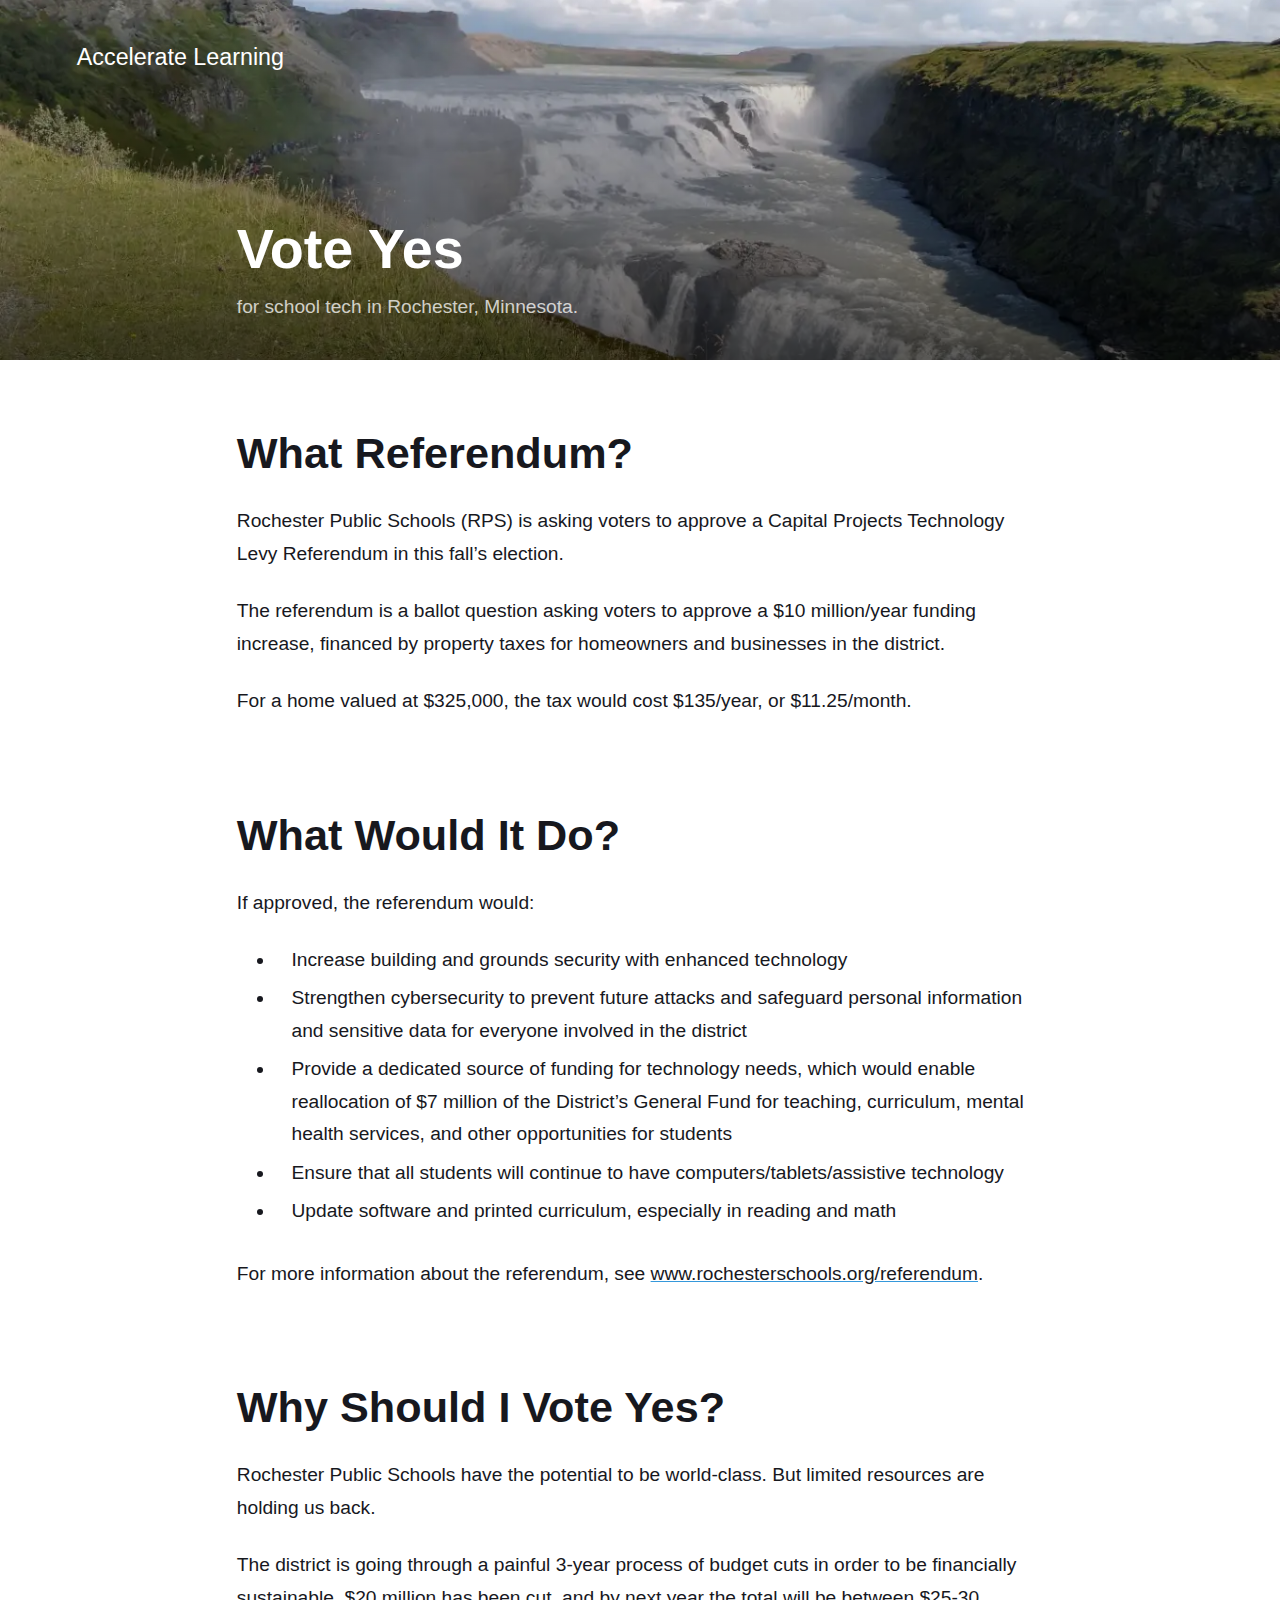
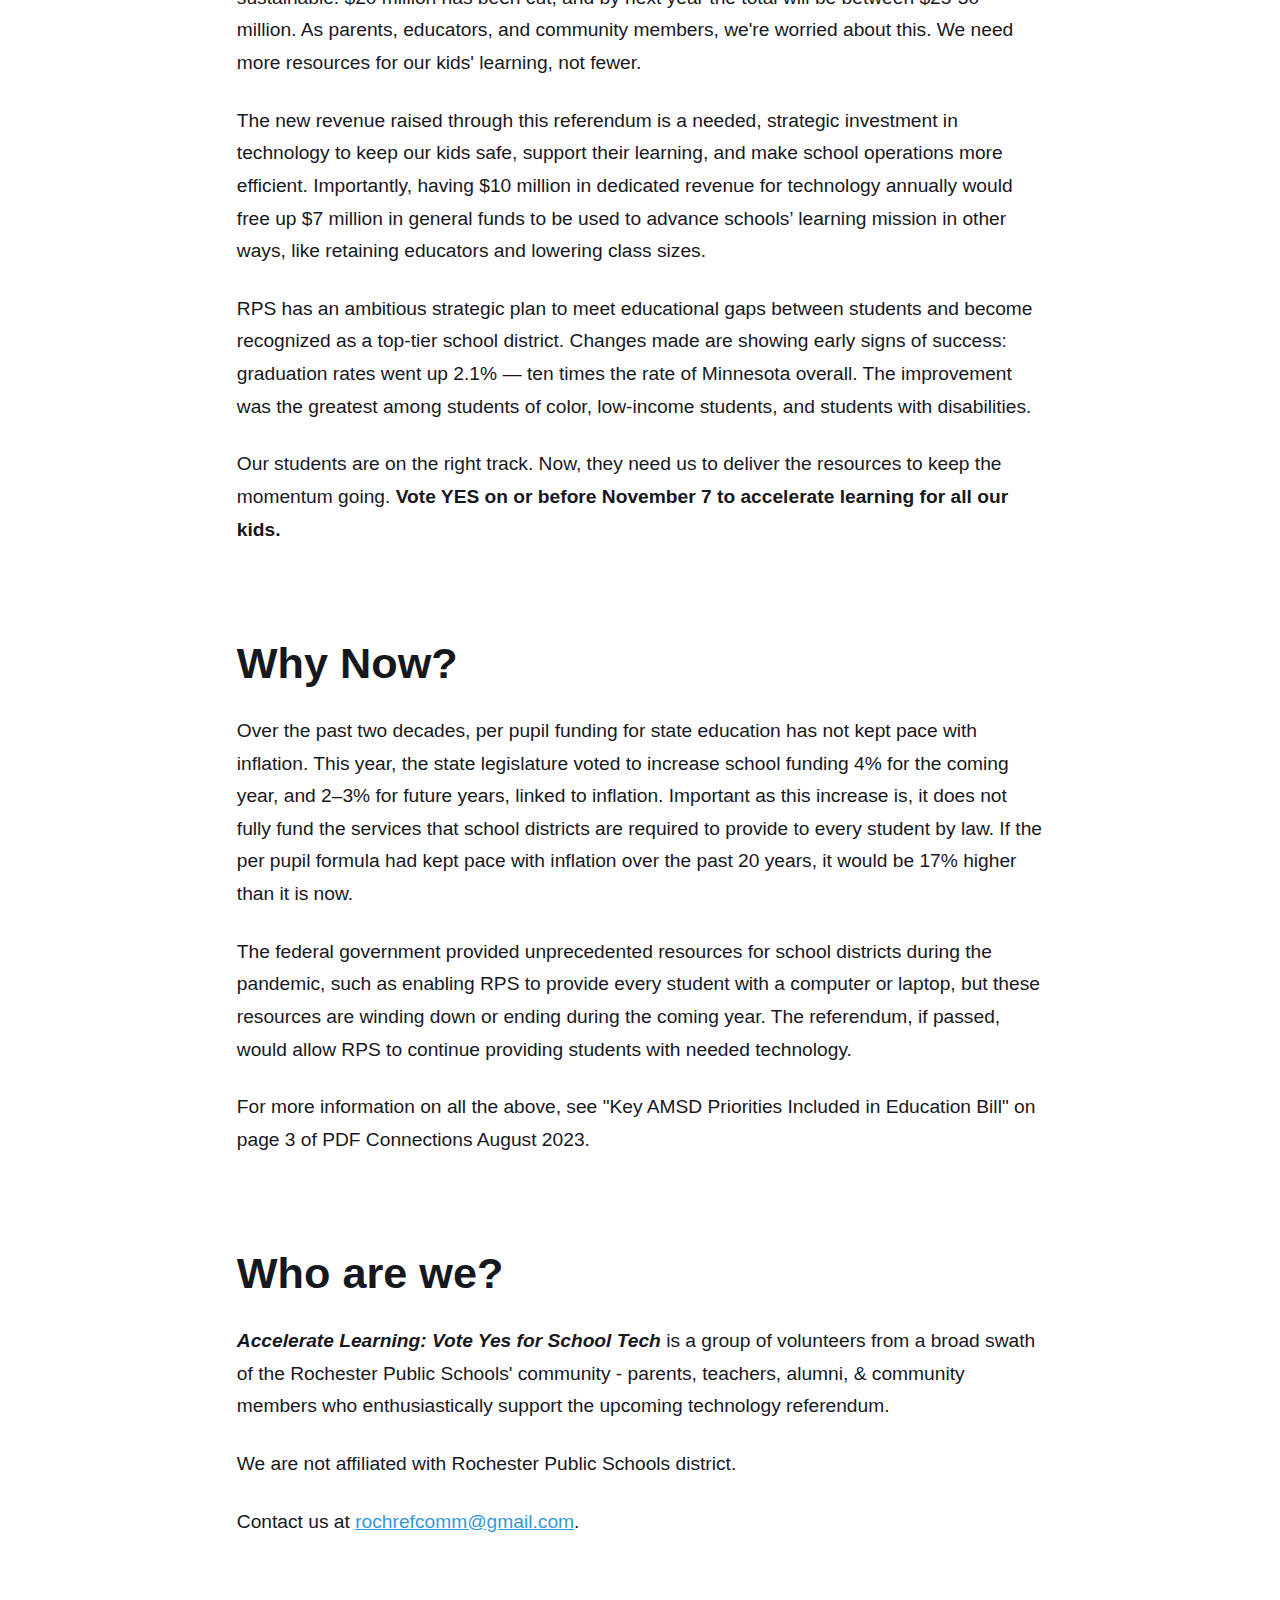
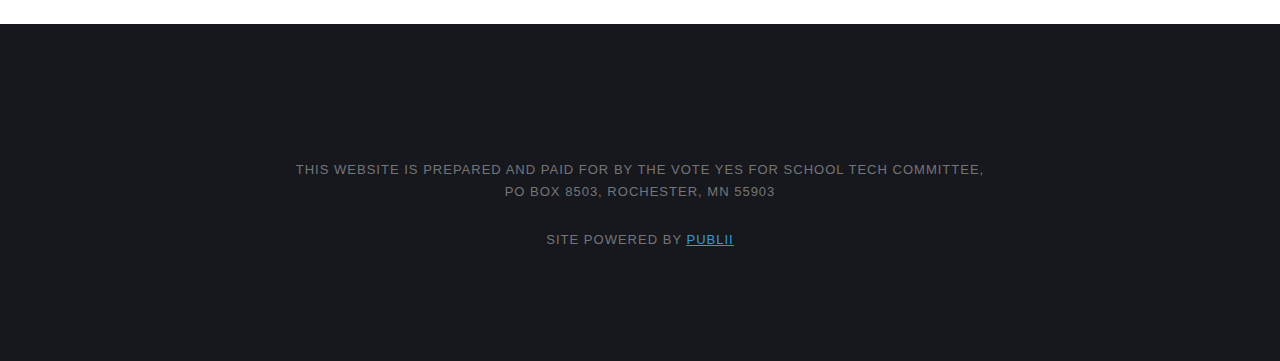
==== index.html @ cf319295 "Updated from Publii" ====
<!DOCTYPE html><html lang="en-gb"><head><meta charset="utf-8"><meta http-equiv="X-UA-Compatible" content="IE=edge"><meta name="viewport" content="width=device-width,initial-scale=1"><title>Accelerate Learning</title><meta name="generator" content="Publii Open-Source CMS for Static Site"><link rel="canonical" href="https://tartley.github.io/vote-yes-for-school-tech/"><link rel="alternate" type="application/atom+xml" href="https://tartley.github.io/vote-yes-for-school-tech/feed.xml"><link rel="alternate" type="application/json" href="https://tartley.github.io/vote-yes-for-school-tech/feed.json"><meta property="og:title" content="Accelerate Learning"><meta property="og:site_name" content="Accelerate Learning"><meta property="og:description" content=""><meta property="og:url" content="https://tartley.github.io/vote-yes-for-school-tech/"><meta property="og:type" content="website"><link rel="shortcut icon" href="https://tartley.github.io/vote-yes-for-school-tech/media/website/icons8-laptop-office-m-16.png" type="image/png"><link rel="stylesheet" href="https://tartley.github.io/vote-yes-for-school-tech/assets/css/style.css?v=e75a85015d96392944a6db8b30a6069c"><script type="application/ld+json">{"@context":"http://schema.org","@type":"Organization","name":"Accelerate Learning","url":"https://tartley.github.io/vote-yes-for-school-tech/"}</script><noscript><style>img[loading] {
                    opacity: 1;
                }</style></noscript></head><body><div class="site-container"><header class="top" id="js-header"><a class="logo" href="https://tartley.github.io/vote-yes-for-school-tech/">Accelerate Learning</a></header><main><div class="hero"><figure class="hero__image hero__image--overlay"><img src="https://tartley.github.io/vote-yes-for-school-tech/media/website/IMG_20230808_132601770_HDR-trim-33.webp" srcset="https://tartley.github.io/vote-yes-for-school-tech/media/website/responsive/IMG_20230808_132601770_HDR-trim-33-xs.webp 300w, https://tartley.github.io/vote-yes-for-school-tech/media/website/responsive/IMG_20230808_132601770_HDR-trim-33-sm.webp 480w, https://tartley.github.io/vote-yes-for-school-tech/media/website/responsive/IMG_20230808_132601770_HDR-trim-33-md.webp 768w, https://tartley.github.io/vote-yes-for-school-tech/media/website/responsive/IMG_20230808_132601770_HDR-trim-33-lg.webp 1024w, https://tartley.github.io/vote-yes-for-school-tech/media/website/responsive/IMG_20230808_132601770_HDR-trim-33-xl.webp 1360w, https://tartley.github.io/vote-yes-for-school-tech/media/website/responsive/IMG_20230808_132601770_HDR-trim-33-2xl.webp 1600w" sizes="100vw" loading="eager" width="1389" height="654" alt="A large river and waterfall carves through a grassy landscape"></figure><header class="hero__content"><div class="wrapper"><h1>Vote Yes</h1><p>for school tech in Rochester, Minnesota.</p></div></header></div><div class="feed"><article class="feed__item"><header class="wrapper"><h2><a href="https://tartley.github.io/vote-yes-for-school-tech/why-vote-yes.html">What Referendum?</a></h2></header><div class="wrapper"><p><span style="font-weight: 400;">Rochester Public Schools (RPS) is asking voters to approve a Capital Projects Technology Levy Referendum in this fall’s election.</span></p><p><span style="font-weight: 400;">The referendum is a ballot question asking voters to approve a $10 million/year funding increase, financed by property taxes for homeowners and businesses in the district.</span></p><p><span style="font-weight: 400;">For a home valued at $325,000, the tax would cost $135/year, or $11.25/month.</span></p></div></article><article class="feed__item"><header class="wrapper"><h2><a href="https://tartley.github.io/vote-yes-for-school-tech/what-would-it-do.html">What Would It Do?</a></h2></header><div class="wrapper"><p><span style="font-weight: 400;">If approved, the referendum would:</span></p><p><span style="font-weight: 400;"></span></p><ul><li style="font-weight: 400;" aria-level="1"><span style="font-weight: 400;">Increase building and grounds security with enhanced technology</span></li><li style="font-weight: 400;" aria-level="1"><span style="font-weight: 400;">Strengthen cybersecurity to prevent future attacks and safeguard personal information and sensitive data for everyone involved in the district</span></li><li style="font-weight: 400;" aria-level="1"><span style="font-weight: 400;">Provide a dedicated source of funding for technology needs, which would enable reallocation of $7 million of the District’s General Fund for teaching, curriculum, mental health services, and other opportunities for students</span></li><li style="font-weight: 400;" aria-level="1"><span style="font-weight: 400;">Ensure that all students will continue to have computers/tablets/assistive technology</span></li><li style="font-weight: 400;" aria-level="1"><span style="font-weight: 400;">Update software and printed curriculum, especially in reading and math</span></li></ul><p><span style="font-weight: 400;">For more information about the referendum, see </span><span style="text-decoration: underline; color: #3598db;"><a href="https://www.rochesterschools.org/referendum">www.rochesterschools.org/referendum</a></span>.</p></div></article><article class="feed__item"><header class="wrapper"><h2><a href="https://tartley.github.io/vote-yes-for-school-tech/why-should-i-vote-yes.html">Why Should I Vote Yes?</a></h2></header><div class="wrapper"><p>Rochester Public Schools have the potential to be world-class. But limited resources are holding us back.</p><p>The district is going through a painful 3-year process of budget cuts in order to be financially sustainable. $20 million has been cut, and by next year the total will be between $25-30 million. As parents, educators, and community members, we're worried about this. We need more resources for our kids' learning, not fewer. </p><p>The new revenue raised through this referendum is a needed, strategic investment in technology to keep our kids safe, support their learning, and make school operations more efficient. Importantly, having $10 million in dedicated revenue for technology annually would free up $7 million in general funds to be used to advance schools’ learning mission in other ways, like retaining educators and lowering class sizes.</p><p>RPS has an ambitious strategic plan to meet educational gaps between students and become recognized as a top-tier school district. Changes made are showing early signs of success: graduation rates went up 2.1% ­— ten times the rate of Minnesota overall. The improvement was the greatest among students of color, low-income students, and students with disabilities.</p><p>Our students are on the right track. Now, they need us to deliver the resources to keep the momentum going. <strong>Vote YES on or before November 7 to accelerate learning for all our kids.</strong></p></div></article><article class="feed__item"><header class="wrapper"><h2><a href="https://tartley.github.io/vote-yes-for-school-tech/why-now.html">Why Now?</a></h2></header><div class="wrapper"><p><span style="font-weight: 400;">Over the past two decades, per pupil funding for state education has not kept pace with inflation. This year, the state legislature voted to increase school funding 4% for the coming year, and 2–3% for future years, linked to inflation. Important as this increase is, it <a href="https://www.youtube.com/watch?v=L8x5UPhxWLE">does not fully fund</a> the services that school districts are required to provide to every student by law.</span><span style="font-weight: 400;"> If the per pupil formula had kept pace with inflation over the past 20 years, it would be 17% higher than it is now.</span></p><p><span style="font-weight: 400;">The federal government provided unprecedented resources for school districts during the pandemic, such as enabling RPS to provide every student with a computer or laptop, but these resources are winding down or ending during the coming year.</span><span style="font-weight: 400;"> </span><span style="font-weight: 400;">The referendum, if passed, would allow RPS to continue providing students with needed technology.</span></p><p>For more information on all the above, s<span style="font-weight: 400;">ee "Key AMSD Priorities Included in Education Bill" on page 3 of PDF <a href="https://www.amsd.org/wp-content/uploads/2023/08/Connections-August-2023.pdf">Connections August 2023</a>.</span></p></div></article><article class="feed__item"><header class="wrapper"><h2><a href="https://tartley.github.io/vote-yes-for-school-tech/who-are-we.html">Who are we?</a></h2></header><div class="wrapper"><p><strong><em>Accelerate Learning: Vote Yes for School Tech</em></strong> is a group of volunteers from a broad swath of the Rochester Public Schools' community - parents, teachers, alumni, &amp; community members who enthusiastically support the upcoming technology referendum.</p><p>We are not affiliated with Rochester Public Schools district.</p><p>Contact us at <span style="text-decoration: underline; color: #3598db;"><a href="mailto:rochrefcomm@gmail.com" style="color: #3598db; text-decoration: underline;">rochrefcomm@gmail.com</a></span>.</p></div></article></div></main><footer class="footer"><div class="footer__copyright"><p>This website is prepared and paid for by the Vote Yes for School Tech Committee,<br>PO Box 8503, Rochester, MN 55903</p><p>Site powered by <span style="text-decoration: underline; color: #3598db;"><a href="https://getpublii.com" style="color: #3598db; text-decoration: underline;">Publii</a></span></p></div></footer></div><script defer="defer" src="https://tartley.github.io/vote-yes-for-school-tech/assets/js/scripts.min.js?v=f47c11534595205f20935f0db2a62a85"></script><script>window.publiiThemeMenuConfig={mobileMenuMode:'sidebar',animationSpeed:300,submenuWidth: 'auto',doubleClickTime:500,mobileMenuExpandableSubmenus:true,relatedContainerForOverlayMenuSelector:'.top'};</script><script>var images = document.querySelectorAll('img[loading]');
        for (var i = 0; i < images.length; i++) {
            if (images[i].complete) {
                images[i].classList.add('is-loaded');
            } else {
                images[i].addEventListener('load', function () {
                    this.classList.add('is-loaded');
                }, false);
            }
        }</script></body></html>
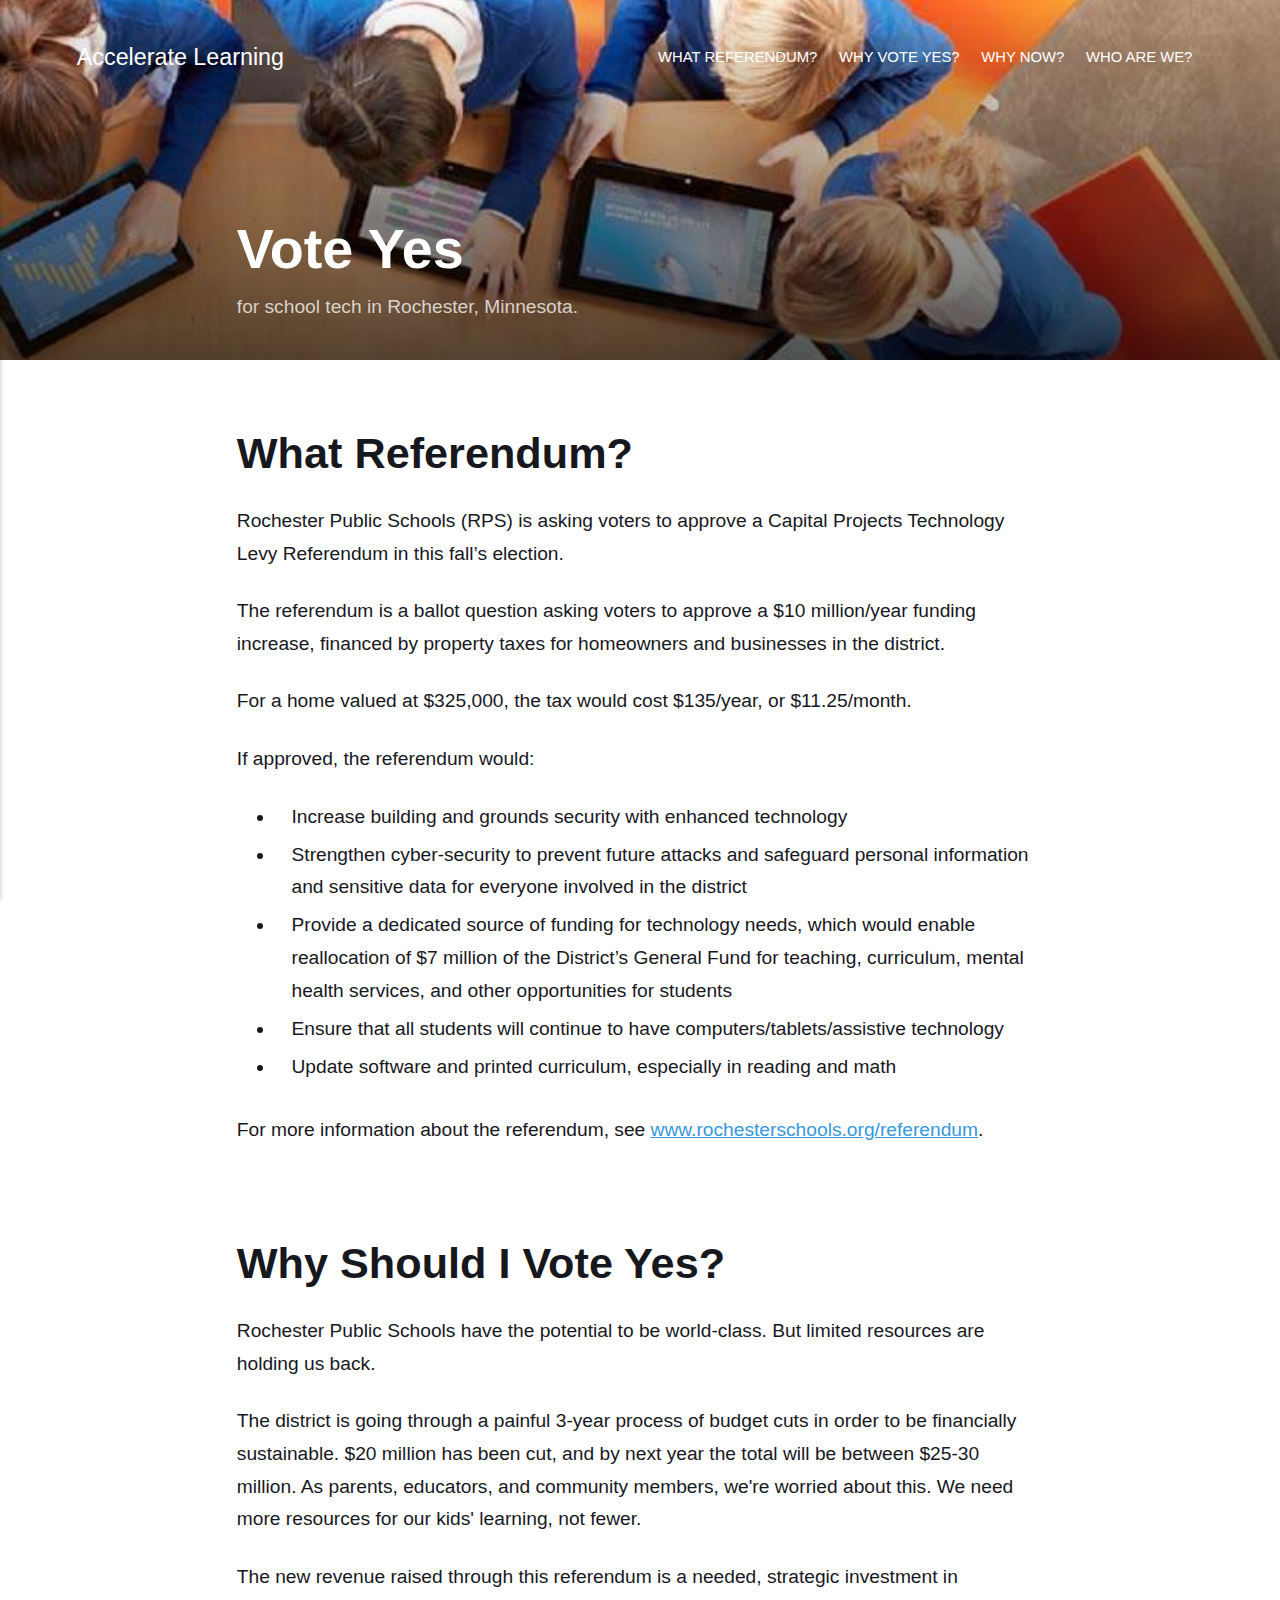
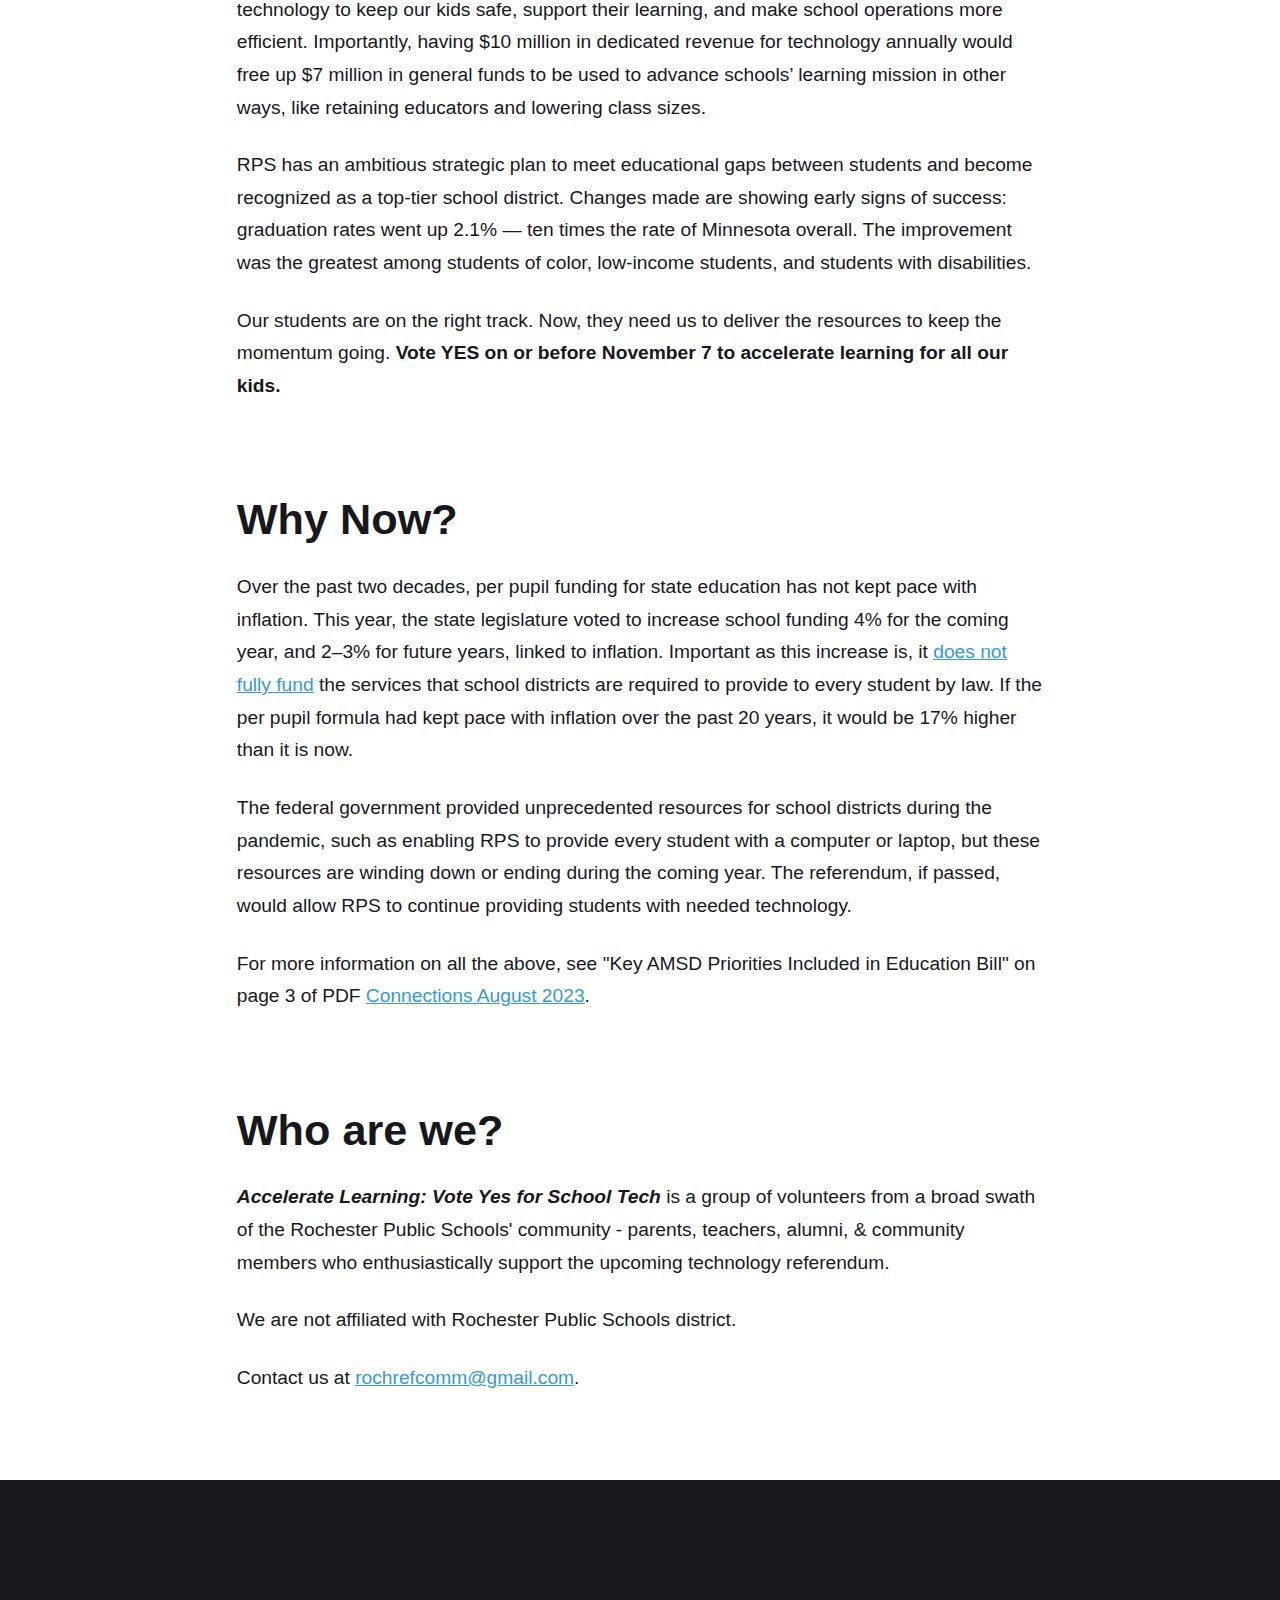
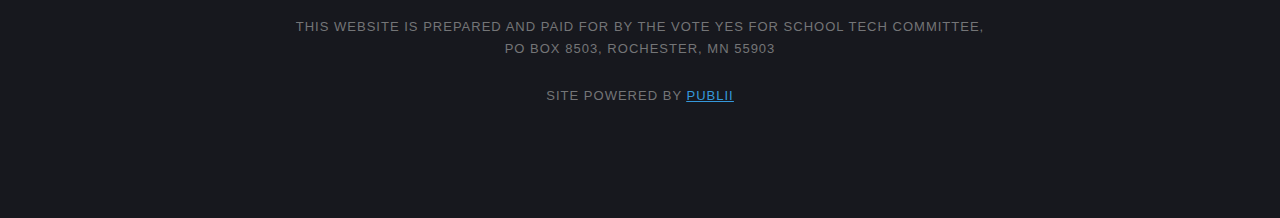
==== commit 8e998ed5: "Updated from Publii" ====
--- a/index.html
+++ b/index.html
@@ -1,6 +1,6 @@
 <!DOCTYPE html><html lang="en-gb"><head><meta charset="utf-8"><meta http-equiv="X-UA-Compatible" content="IE=edge"><meta name="viewport" content="width=device-width,initial-scale=1"><title>Accelerate Learning</title><meta name="generator" content="Publii Open-Source CMS for Static Site"><link rel="canonical" href="https://tartley.github.io/vote-yes-for-school-tech/"><link rel="alternate" type="application/atom+xml" href="https://tartley.github.io/vote-yes-for-school-tech/feed.xml"><link rel="alternate" type="application/json" href="https://tartley.github.io/vote-yes-for-school-tech/feed.json"><meta property="og:title" content="Accelerate Learning"><meta property="og:site_name" content="Accelerate Learning"><meta property="og:description" content=""><meta property="og:url" content="https://tartley.github.io/vote-yes-for-school-tech/"><meta property="og:type" content="website"><link rel="shortcut icon" href="https://tartley.github.io/vote-yes-for-school-tech/media/website/icons8-laptop-office-m-16.png" type="image/png"><link rel="stylesheet" href="https://tartley.github.io/vote-yes-for-school-tech/assets/css/style.css?v=e75a85015d96392944a6db8b30a6069c"><script type="application/ld+json">{"@context":"http://schema.org","@type":"Organization","name":"Accelerate Learning","url":"https://tartley.github.io/vote-yes-for-school-tech/"}</script><noscript><style>img[loading] {
                     opacity: 1;
-                }</style></noscript></head><body><div class="site-container"><header class="top" id="js-header"><a class="logo" href="https://tartley.github.io/vote-yes-for-school-tech/">Accelerate Learning</a></header><main><div class="hero"><figure class="hero__image hero__image--overlay"><img src="https://tartley.github.io/vote-yes-for-school-tech/media/website/IMG_20230808_132601770_HDR-trim-33.webp" srcset="https://tartley.github.io/vote-yes-for-school-tech/media/website/responsive/IMG_20230808_132601770_HDR-trim-33-xs.webp 300w, https://tartley.github.io/vote-yes-for-school-tech/media/website/responsive/IMG_20230808_132601770_HDR-trim-33-sm.webp 480w, https://tartley.github.io/vote-yes-for-school-tech/media/website/responsive/IMG_20230808_132601770_HDR-trim-33-md.webp 768w, https://tartley.github.io/vote-yes-for-school-tech/media/website/responsive/IMG_20230808_132601770_HDR-trim-33-lg.webp 1024w, https://tartley.github.io/vote-yes-for-school-tech/media/website/responsive/IMG_20230808_132601770_HDR-trim-33-xl.webp 1360w, https://tartley.github.io/vote-yes-for-school-tech/media/website/responsive/IMG_20230808_132601770_HDR-trim-33-2xl.webp 1600w" sizes="100vw" loading="eager" width="1389" height="654" alt="A large river and waterfall carves through a grassy landscape"></figure><header class="hero__content"><div class="wrapper"><h1>Vote Yes</h1><p>for school tech in Rochester, Minnesota.</p></div></header></div><div class="feed"><article class="feed__item"><header class="wrapper"><h2><a href="https://tartley.github.io/vote-yes-for-school-tech/why-vote-yes.html">What Referendum?</a></h2></header><div class="wrapper"><p><span style="font-weight: 400;">Rochester Public Schools (RPS) is asking voters to approve a Capital Projects Technology Levy Referendum in this fall’s election.</span></p><p><span style="font-weight: 400;">The referendum is a ballot question asking voters to approve a $10 million/year funding increase, financed by property taxes for homeowners and businesses in the district.</span></p><p><span style="font-weight: 400;">For a home valued at $325,000, the tax would cost $135/year, or $11.25/month.</span></p></div></article><article class="feed__item"><header class="wrapper"><h2><a href="https://tartley.github.io/vote-yes-for-school-tech/what-would-it-do.html">What Would It Do?</a></h2></header><div class="wrapper"><p><span style="font-weight: 400;">If approved, the referendum would:</span></p><p><span style="font-weight: 400;"></span></p><ul><li style="font-weight: 400;" aria-level="1"><span style="font-weight: 400;">Increase building and grounds security with enhanced technology</span></li><li style="font-weight: 400;" aria-level="1"><span style="font-weight: 400;">Strengthen cybersecurity to prevent future attacks and safeguard personal information and sensitive data for everyone involved in the district</span></li><li style="font-weight: 400;" aria-level="1"><span style="font-weight: 400;">Provide a dedicated source of funding for technology needs, which would enable reallocation of $7 million of the District’s General Fund for teaching, curriculum, mental health services, and other opportunities for students</span></li><li style="font-weight: 400;" aria-level="1"><span style="font-weight: 400;">Ensure that all students will continue to have computers/tablets/assistive technology</span></li><li style="font-weight: 400;" aria-level="1"><span style="font-weight: 400;">Update software and printed curriculum, especially in reading and math</span></li></ul><p><span style="font-weight: 400;">For more information about the referendum, see </span><span style="text-decoration: underline; color: #3598db;"><a href="https://www.rochesterschools.org/referendum">www.rochesterschools.org/referendum</a></span>.</p></div></article><article class="feed__item"><header class="wrapper"><h2><a href="https://tartley.github.io/vote-yes-for-school-tech/why-should-i-vote-yes.html">Why Should I Vote Yes?</a></h2></header><div class="wrapper"><p>Rochester Public Schools have the potential to be world-class. But limited resources are holding us back.</p><p>The district is going through a painful 3-year process of budget cuts in order to be financially sustainable. $20 million has been cut, and by next year the total will be between $25-30 million. As parents, educators, and community members, we're worried about this. We need more resources for our kids' learning, not fewer. </p><p>The new revenue raised through this referendum is a needed, strategic investment in technology to keep our kids safe, support their learning, and make school operations more efficient. Importantly, having $10 million in dedicated revenue for technology annually would free up $7 million in general funds to be used to advance schools’ learning mission in other ways, like retaining educators and lowering class sizes.</p><p>RPS has an ambitious strategic plan to meet educational gaps between students and become recognized as a top-tier school district. Changes made are showing early signs of success: graduation rates went up 2.1% ­— ten times the rate of Minnesota overall. The improvement was the greatest among students of color, low-income students, and students with disabilities.</p><p>Our students are on the right track. Now, they need us to deliver the resources to keep the momentum going. <strong>Vote YES on or before November 7 to accelerate learning for all our kids.</strong></p></div></article><article class="feed__item"><header class="wrapper"><h2><a href="https://tartley.github.io/vote-yes-for-school-tech/why-now.html">Why Now?</a></h2></header><div class="wrapper"><p><span style="font-weight: 400;">Over the past two decades, per pupil funding for state education has not kept pace with inflation. This year, the state legislature voted to increase school funding 4% for the coming year, and 2–3% for future years, linked to inflation. Important as this increase is, it <a href="https://www.youtube.com/watch?v=L8x5UPhxWLE">does not fully fund</a> the services that school districts are required to provide to every student by law.</span><span style="font-weight: 400;"> If the per pupil formula had kept pace with inflation over the past 20 years, it would be 17% higher than it is now.</span></p><p><span style="font-weight: 400;">The federal government provided unprecedented resources for school districts during the pandemic, such as enabling RPS to provide every student with a computer or laptop, but these resources are winding down or ending during the coming year.</span><span style="font-weight: 400;"> </span><span style="font-weight: 400;">The referendum, if passed, would allow RPS to continue providing students with needed technology.</span></p><p>For more information on all the above, s<span style="font-weight: 400;">ee "Key AMSD Priorities Included in Education Bill" on page 3 of PDF <a href="https://www.amsd.org/wp-content/uploads/2023/08/Connections-August-2023.pdf">Connections August 2023</a>.</span></p></div></article><article class="feed__item"><header class="wrapper"><h2><a href="https://tartley.github.io/vote-yes-for-school-tech/who-are-we.html">Who are we?</a></h2></header><div class="wrapper"><p><strong><em>Accelerate Learning: Vote Yes for School Tech</em></strong> is a group of volunteers from a broad swath of the Rochester Public Schools' community - parents, teachers, alumni, &amp; community members who enthusiastically support the upcoming technology referendum.</p><p>We are not affiliated with Rochester Public Schools district.</p><p>Contact us at <span style="text-decoration: underline; color: #3598db;"><a href="mailto:rochrefcomm@gmail.com" style="color: #3598db; text-decoration: underline;">rochrefcomm@gmail.com</a></span>.</p></div></article></div></main><footer class="footer"><div class="footer__copyright"><p>This website is prepared and paid for by the Vote Yes for School Tech Committee,<br>PO Box 8503, Rochester, MN 55903</p><p>Site powered by <span style="text-decoration: underline; color: #3598db;"><a href="https://getpublii.com" style="color: #3598db; text-decoration: underline;">Publii</a></span></p></div></footer></div><script defer="defer" src="https://tartley.github.io/vote-yes-for-school-tech/assets/js/scripts.min.js?v=f47c11534595205f20935f0db2a62a85"></script><script>window.publiiThemeMenuConfig={mobileMenuMode:'sidebar',animationSpeed:300,submenuWidth: 'auto',doubleClickTime:500,mobileMenuExpandableSubmenus:true,relatedContainerForOverlayMenuSelector:'.top'};</script><script>var images = document.querySelectorAll('img[loading]');
+                }</style></noscript></head><body><div class="site-container"><header class="top" id="js-header"><a class="logo" href="https://tartley.github.io/vote-yes-for-school-tech/">Accelerate Learning</a><nav class="navbar js-navbar"><button class="navbar__toggle js-toggle" aria-label="Menu" aria-haspopup="true" aria-expanded="false"><span class="navbar__toggle-box"><span class="navbar__toggle-inner">Menu</span></span></button><ul class="navbar__menu"><li><a href="https://tartley.github.io/vote-yes-for-school-tech/why-vote-yes.html" target="_self">What referendum?</a></li><li><a href="https://tartley.github.io/vote-yes-for-school-tech/why-should-i-vote-yes.html" target="_self">Why vote yes?</a></li><li><a href="https://tartley.github.io/vote-yes-for-school-tech/why-now.html" target="_self">Why now?</a></li><li><a href="https://tartley.github.io/vote-yes-for-school-tech/who-are-we.html" target="_self">Who are we?</a></li></ul></nav></header><main><div class="hero"><figure class="hero__image hero__image--overlay"><img src="https://tartley.github.io/vote-yes-for-school-tech/media/website/kids-using-tablets-from-above.jpg" srcset="https://tartley.github.io/vote-yes-for-school-tech/media/website/responsive/kids-using-tablets-from-above-xs.jpg 300w, https://tartley.github.io/vote-yes-for-school-tech/media/website/responsive/kids-using-tablets-from-above-sm.jpg 480w, https://tartley.github.io/vote-yes-for-school-tech/media/website/responsive/kids-using-tablets-from-above-md.jpg 768w, https://tartley.github.io/vote-yes-for-school-tech/media/website/responsive/kids-using-tablets-from-above-lg.jpg 1024w, https://tartley.github.io/vote-yes-for-school-tech/media/website/responsive/kids-using-tablets-from-above-xl.jpg 1360w, https://tartley.github.io/vote-yes-for-school-tech/media/website/responsive/kids-using-tablets-from-above-2xl.jpg 1600w" sizes="100vw" loading="eager" width="750" height="510" alt="Four kids use tablets, viewed from above."></figure><header class="hero__content"><div class="wrapper"><h1>Vote Yes</h1><p>for school tech in Rochester, Minnesota.</p></div></header></div><div class="feed"><article class="feed__item"><header class="wrapper"><h2><a href="https://tartley.github.io/vote-yes-for-school-tech/why-vote-yes.html">What Referendum?</a></h2></header><div class="wrapper"><p><span style="font-weight: 400;">Rochester Public Schools (RPS) is asking voters to approve a Capital Projects Technology Levy Referendum in this fall’s election.</span></p><p><span style="font-weight: 400;">The referendum is a ballot question asking voters to approve a $10 million/year funding increase, financed by property taxes for homeowners and businesses in the district.</span></p><p><span style="font-weight: 400;"></span><span style="font-weight: 400;">For a home valued at $325,000, the tax would cost $135/year, or $11.25/month.</span></p><p><span style="font-weight: 400;">If approved, the referendum would:</span></p><p><span style="font-weight: 400;"></span></p><ul><li style="font-weight: 400;" aria-level="1"><span style="font-weight: 400;">Increase building and grounds security with enhanced technology</span></li><li style="font-weight: 400;" aria-level="1"><span style="font-weight: 400;">Strengthen cyber-security to prevent future attacks and safeguard personal information and sensitive data for everyone involved in the district</span></li><li style="font-weight: 400;" aria-level="1"><span style="font-weight: 400;">Provide a dedicated source of funding for technology needs, which would enable reallocation of $7 million of the District’s General Fund for teaching, curriculum, mental health services, and other opportunities for students</span></li><li style="font-weight: 400;" aria-level="1"><span style="font-weight: 400;">Ensure that all students will continue to have computers/tablets/assistive technology</span></li><li style="font-weight: 400;" aria-level="1"><span style="font-weight: 400;">Update software and printed curriculum, especially in reading and math</span></li></ul><p><span style="font-weight: 400;">For more information about the referendum, see </span><span style="text-decoration: underline; color: #3598db;"><a href="https://www.rochesterschools.org/referendum" style="color: #3598db; text-decoration: underline;">www.rochesterschools.org/referendum</a></span>.</p></div></article><article class="feed__item"><header class="wrapper"><h2><a href="https://tartley.github.io/vote-yes-for-school-tech/why-should-i-vote-yes.html">Why Should I Vote Yes?</a></h2></header><div class="wrapper"><p>Rochester Public Schools have the potential to be world-class. But limited resources are holding us back.</p><p>The district is going through a painful 3-year process of budget cuts in order to be financially sustainable. $20 million has been cut, and by next year the total will be between $25-30 million. As parents, educators, and community members, we're worried about this. We need more resources for our kids' learning, not fewer. </p><p>The new revenue raised through this referendum is a needed, strategic investment in technology to keep our kids safe, support their learning, and make school operations more efficient. Importantly, having $10 million in dedicated revenue for technology annually would free up $7 million in general funds to be used to advance schools’ learning mission in other ways, like retaining educators and lowering class sizes.</p><p>RPS has an ambitious strategic plan to meet educational gaps between students and become recognized as a top-tier school district. Changes made are showing early signs of success: graduation rates went up 2.1% ­— ten times the rate of Minnesota overall. The improvement was the greatest among students of color, low-income students, and students with disabilities.</p><p>Our students are on the right track. Now, they need us to deliver the resources to keep the momentum going. <strong>Vote YES on or before November 7 to accelerate learning for all our kids.</strong></p></div></article><article class="feed__item"><header class="wrapper"><h2><a href="https://tartley.github.io/vote-yes-for-school-tech/why-now.html">Why Now?</a></h2></header><div class="wrapper"><p><span style="font-weight: 400;">Over the past two decades, per pupil funding for state education has not kept pace with inflation. This year, the state legislature voted to increase school funding 4% for the coming year, and 2–3% for future years, linked to inflation. Important as this increase is, it <span style="text-decoration: underline; color: #3598db;"><a href="https://www.youtube.com/watch?v=L8x5UPhxWLE" style="color: #3598db; text-decoration: underline;">does not fully fund</a></span> the services that school districts are required to provide to every student by law.</span><span style="font-weight: 400;"> If the per pupil formula had kept pace with inflation over the past 20 years, it would be 17% higher than it is now.</span></p><p><span style="font-weight: 400;">The federal government provided unprecedented resources for school districts during the pandemic, such as enabling RPS to provide every student with a computer or laptop, but these resources are winding down or ending during the coming year.</span><span style="font-weight: 400;"> </span><span style="font-weight: 400;">The referendum, if passed, would allow RPS to continue providing students with needed technology.</span></p><p>For more information on all the above, s<span style="font-weight: 400;">ee "Key AMSD Priorities Included in Education Bill" on page 3 of PDF <span style="text-decoration: underline; color: #3598db;"><a href="https://www.amsd.org/wp-content/uploads/2023/08/Connections-August-2023.pdf" style="color: #3598db; text-decoration: underline;">Connections August 2023</a></span>.</span></p></div></article><article class="feed__item"><header class="wrapper"><h2><a href="https://tartley.github.io/vote-yes-for-school-tech/who-are-we.html">Who are we?</a></h2></header><div class="wrapper"><p><strong><em>Accelerate Learning: Vote Yes for School Tech</em></strong> is a group of volunteers from a broad swath of the Rochester Public Schools' community - parents, teachers, alumni, &amp; community members who enthusiastically support the upcoming technology referendum.</p><p>We are not affiliated with Rochester Public Schools district.</p><p>Contact us at <span style="text-decoration: underline; color: #3598db;"><a href="mailto:rochrefcomm@gmail.com" style="color: #3598db; text-decoration: underline;">rochrefcomm@gmail.com</a></span>.</p></div></article></div></main><footer class="footer"><div class="footer__copyright"><p>This website is prepared and paid for by the Vote Yes for School Tech Committee,<br>PO Box 8503, Rochester, MN 55903</p><p>Site powered by <span style="text-decoration: underline; color: #3598db;"><a href="https://getpublii.com" style="color: #3598db; text-decoration: underline;">Publii</a></span></p></div></footer></div><script defer="defer" src="https://tartley.github.io/vote-yes-for-school-tech/assets/js/scripts.min.js?v=f47c11534595205f20935f0db2a62a85"></script><script>window.publiiThemeMenuConfig={mobileMenuMode:'sidebar',animationSpeed:300,submenuWidth: 'auto',doubleClickTime:500,mobileMenuExpandableSubmenus:true,relatedContainerForOverlayMenuSelector:'.top'};</script><script>var images = document.querySelectorAll('img[loading]');
         for (var i = 0; i < images.length; i++) {
             if (images[i].complete) {
                 images[i].classList.add('is-loaded');
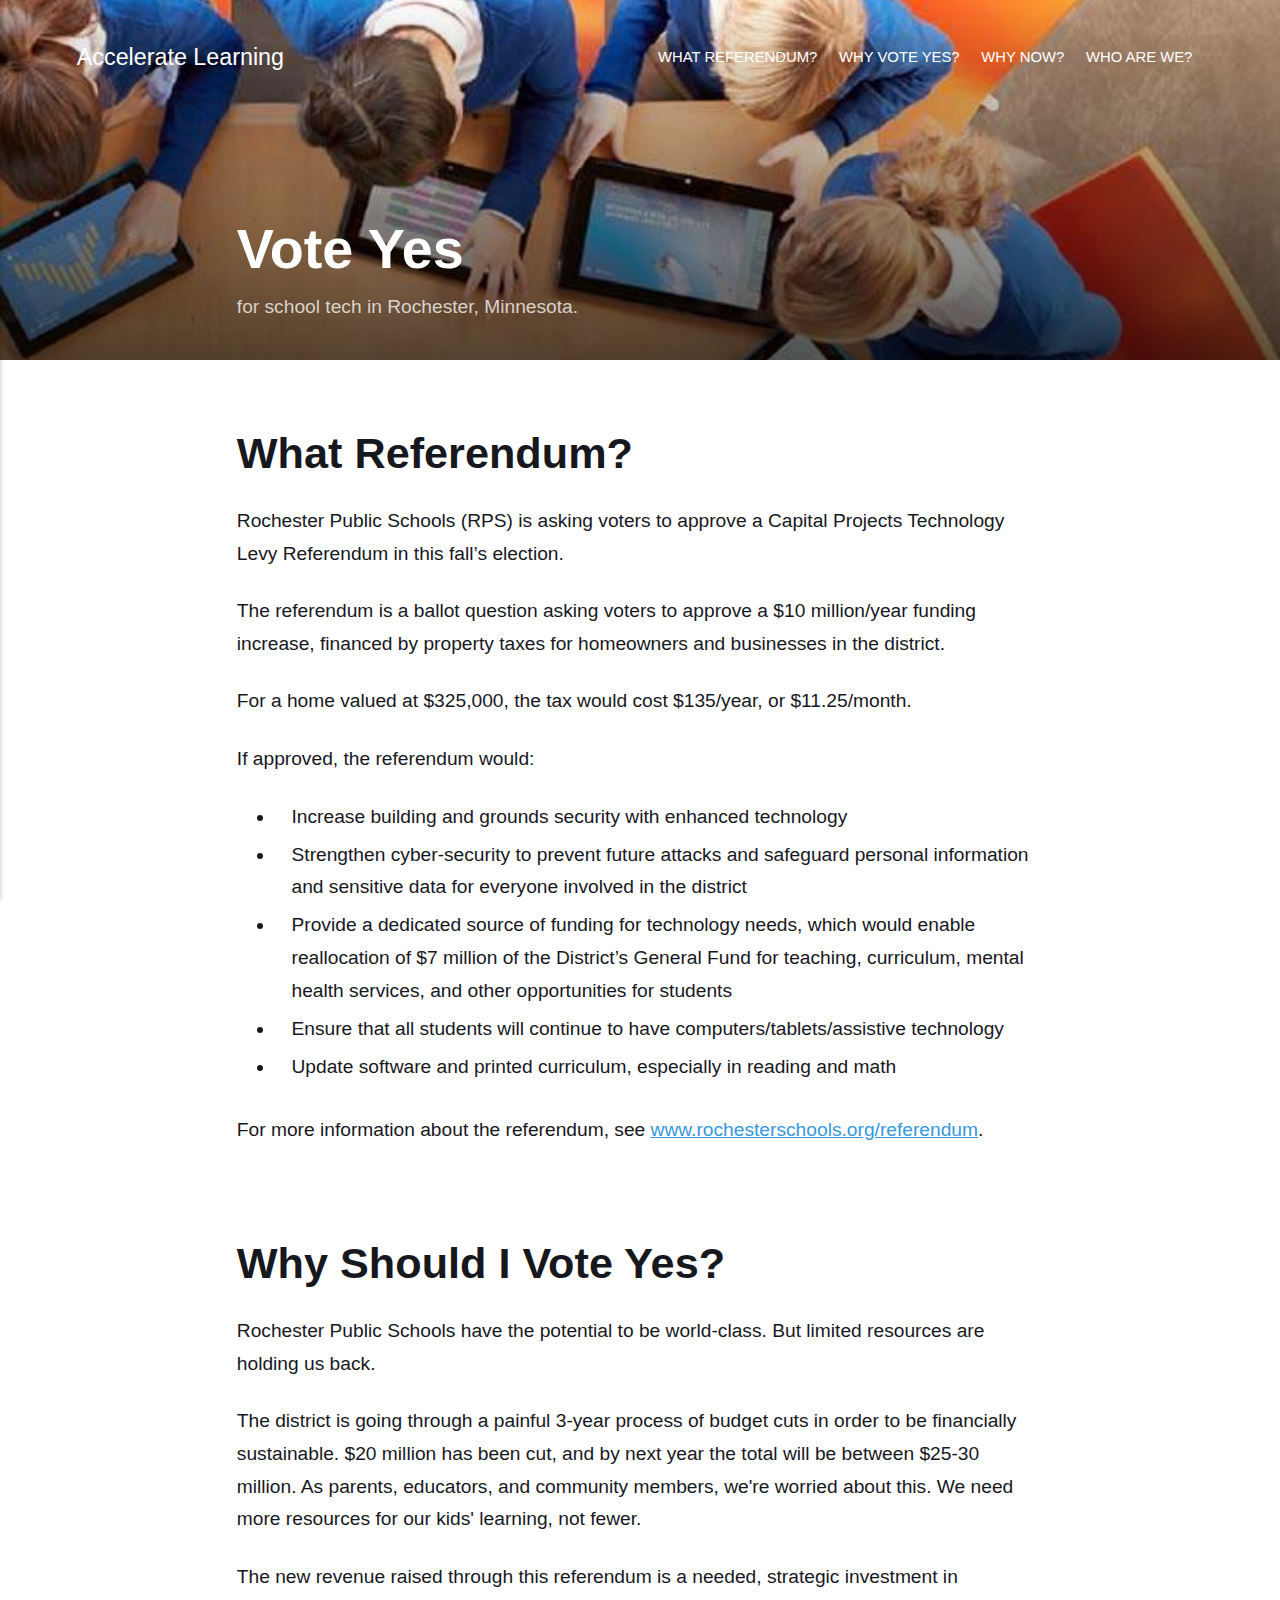
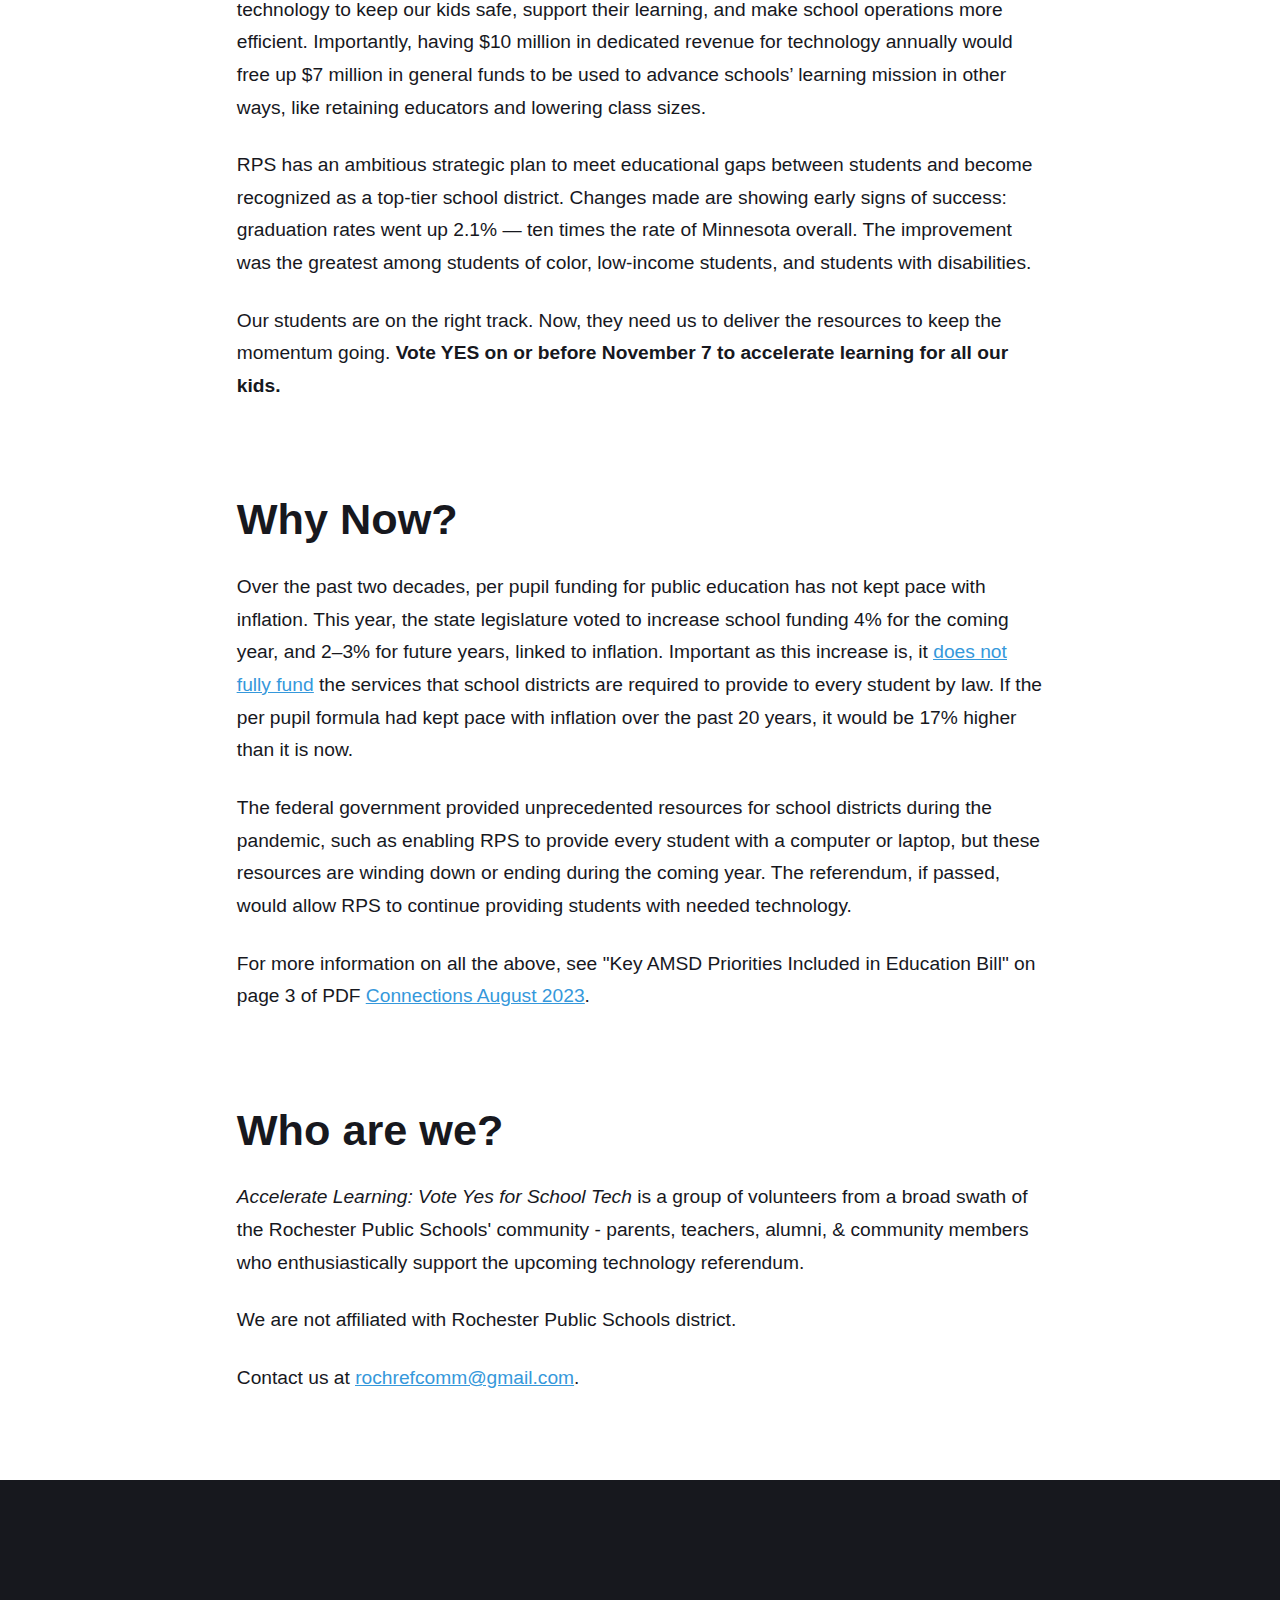
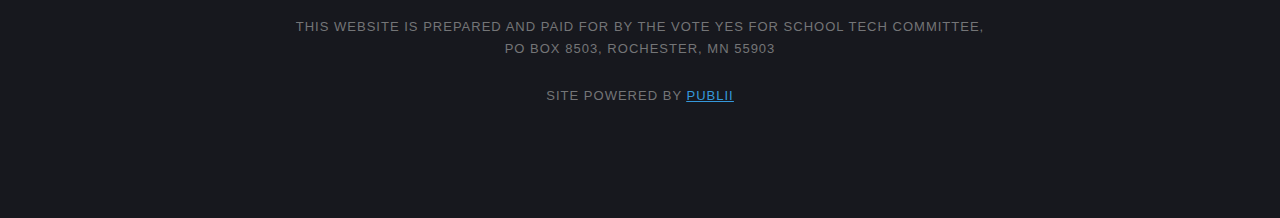
==== commit c2f2bde8: "Updated from Publii" ====
--- a/index.html
+++ b/index.html
@@ -1,6 +1,6 @@
 <!DOCTYPE html><html lang="en-gb"><head><meta charset="utf-8"><meta http-equiv="X-UA-Compatible" content="IE=edge"><meta name="viewport" content="width=device-width,initial-scale=1"><title>Accelerate Learning</title><meta name="generator" content="Publii Open-Source CMS for Static Site"><link rel="canonical" href="https://tartley.github.io/vote-yes-for-school-tech/"><link rel="alternate" type="application/atom+xml" href="https://tartley.github.io/vote-yes-for-school-tech/feed.xml"><link rel="alternate" type="application/json" href="https://tartley.github.io/vote-yes-for-school-tech/feed.json"><meta property="og:title" content="Accelerate Learning"><meta property="og:site_name" content="Accelerate Learning"><meta property="og:description" content=""><meta property="og:url" content="https://tartley.github.io/vote-yes-for-school-tech/"><meta property="og:type" content="website"><link rel="shortcut icon" href="https://tartley.github.io/vote-yes-for-school-tech/media/website/icons8-laptop-office-m-16.png" type="image/png"><link rel="stylesheet" href="https://tartley.github.io/vote-yes-for-school-tech/assets/css/style.css?v=e75a85015d96392944a6db8b30a6069c"><script type="application/ld+json">{"@context":"http://schema.org","@type":"Organization","name":"Accelerate Learning","url":"https://tartley.github.io/vote-yes-for-school-tech/"}</script><noscript><style>img[loading] {
                     opacity: 1;
-                }</style></noscript></head><body><div class="site-container"><header class="top" id="js-header"><a class="logo" href="https://tartley.github.io/vote-yes-for-school-tech/">Accelerate Learning</a><nav class="navbar js-navbar"><button class="navbar__toggle js-toggle" aria-label="Menu" aria-haspopup="true" aria-expanded="false"><span class="navbar__toggle-box"><span class="navbar__toggle-inner">Menu</span></span></button><ul class="navbar__menu"><li><a href="https://tartley.github.io/vote-yes-for-school-tech/why-vote-yes.html" target="_self">What referendum?</a></li><li><a href="https://tartley.github.io/vote-yes-for-school-tech/why-should-i-vote-yes.html" target="_self">Why vote yes?</a></li><li><a href="https://tartley.github.io/vote-yes-for-school-tech/why-now.html" target="_self">Why now?</a></li><li><a href="https://tartley.github.io/vote-yes-for-school-tech/who-are-we.html" target="_self">Who are we?</a></li></ul></nav></header><main><div class="hero"><figure class="hero__image hero__image--overlay"><img src="https://tartley.github.io/vote-yes-for-school-tech/media/website/kids-using-tablets-from-above.jpg" srcset="https://tartley.github.io/vote-yes-for-school-tech/media/website/responsive/kids-using-tablets-from-above-xs.jpg 300w, https://tartley.github.io/vote-yes-for-school-tech/media/website/responsive/kids-using-tablets-from-above-sm.jpg 480w, https://tartley.github.io/vote-yes-for-school-tech/media/website/responsive/kids-using-tablets-from-above-md.jpg 768w, https://tartley.github.io/vote-yes-for-school-tech/media/website/responsive/kids-using-tablets-from-above-lg.jpg 1024w, https://tartley.github.io/vote-yes-for-school-tech/media/website/responsive/kids-using-tablets-from-above-xl.jpg 1360w, https://tartley.github.io/vote-yes-for-school-tech/media/website/responsive/kids-using-tablets-from-above-2xl.jpg 1600w" sizes="100vw" loading="eager" width="750" height="510" alt="Four kids use tablets, viewed from above."></figure><header class="hero__content"><div class="wrapper"><h1>Vote Yes</h1><p>for school tech in Rochester, Minnesota.</p></div></header></div><div class="feed"><article class="feed__item"><header class="wrapper"><h2><a href="https://tartley.github.io/vote-yes-for-school-tech/why-vote-yes.html">What Referendum?</a></h2></header><div class="wrapper"><p><span style="font-weight: 400;">Rochester Public Schools (RPS) is asking voters to approve a Capital Projects Technology Levy Referendum in this fall’s election.</span></p><p><span style="font-weight: 400;">The referendum is a ballot question asking voters to approve a $10 million/year funding increase, financed by property taxes for homeowners and businesses in the district.</span></p><p><span style="font-weight: 400;"></span><span style="font-weight: 400;">For a home valued at $325,000, the tax would cost $135/year, or $11.25/month.</span></p><p><span style="font-weight: 400;">If approved, the referendum would:</span></p><p><span style="font-weight: 400;"></span></p><ul><li style="font-weight: 400;" aria-level="1"><span style="font-weight: 400;">Increase building and grounds security with enhanced technology</span></li><li style="font-weight: 400;" aria-level="1"><span style="font-weight: 400;">Strengthen cyber-security to prevent future attacks and safeguard personal information and sensitive data for everyone involved in the district</span></li><li style="font-weight: 400;" aria-level="1"><span style="font-weight: 400;">Provide a dedicated source of funding for technology needs, which would enable reallocation of $7 million of the District’s General Fund for teaching, curriculum, mental health services, and other opportunities for students</span></li><li style="font-weight: 400;" aria-level="1"><span style="font-weight: 400;">Ensure that all students will continue to have computers/tablets/assistive technology</span></li><li style="font-weight: 400;" aria-level="1"><span style="font-weight: 400;">Update software and printed curriculum, especially in reading and math</span></li></ul><p><span style="font-weight: 400;">For more information about the referendum, see </span><span style="text-decoration: underline; color: #3598db;"><a href="https://www.rochesterschools.org/referendum" style="color: #3598db; text-decoration: underline;">www.rochesterschools.org/referendum</a></span>.</p></div></article><article class="feed__item"><header class="wrapper"><h2><a href="https://tartley.github.io/vote-yes-for-school-tech/why-should-i-vote-yes.html">Why Should I Vote Yes?</a></h2></header><div class="wrapper"><p>Rochester Public Schools have the potential to be world-class. But limited resources are holding us back.</p><p>The district is going through a painful 3-year process of budget cuts in order to be financially sustainable. $20 million has been cut, and by next year the total will be between $25-30 million. As parents, educators, and community members, we're worried about this. We need more resources for our kids' learning, not fewer. </p><p>The new revenue raised through this referendum is a needed, strategic investment in technology to keep our kids safe, support their learning, and make school operations more efficient. Importantly, having $10 million in dedicated revenue for technology annually would free up $7 million in general funds to be used to advance schools’ learning mission in other ways, like retaining educators and lowering class sizes.</p><p>RPS has an ambitious strategic plan to meet educational gaps between students and become recognized as a top-tier school district. Changes made are showing early signs of success: graduation rates went up 2.1% ­— ten times the rate of Minnesota overall. The improvement was the greatest among students of color, low-income students, and students with disabilities.</p><p>Our students are on the right track. Now, they need us to deliver the resources to keep the momentum going. <strong>Vote YES on or before November 7 to accelerate learning for all our kids.</strong></p></div></article><article class="feed__item"><header class="wrapper"><h2><a href="https://tartley.github.io/vote-yes-for-school-tech/why-now.html">Why Now?</a></h2></header><div class="wrapper"><p><span style="font-weight: 400;">Over the past two decades, per pupil funding for state education has not kept pace with inflation. This year, the state legislature voted to increase school funding 4% for the coming year, and 2–3% for future years, linked to inflation. Important as this increase is, it <span style="text-decoration: underline; color: #3598db;"><a href="https://www.youtube.com/watch?v=L8x5UPhxWLE" style="color: #3598db; text-decoration: underline;">does not fully fund</a></span> the services that school districts are required to provide to every student by law.</span><span style="font-weight: 400;"> If the per pupil formula had kept pace with inflation over the past 20 years, it would be 17% higher than it is now.</span></p><p><span style="font-weight: 400;">The federal government provided unprecedented resources for school districts during the pandemic, such as enabling RPS to provide every student with a computer or laptop, but these resources are winding down or ending during the coming year.</span><span style="font-weight: 400;"> </span><span style="font-weight: 400;">The referendum, if passed, would allow RPS to continue providing students with needed technology.</span></p><p>For more information on all the above, s<span style="font-weight: 400;">ee "Key AMSD Priorities Included in Education Bill" on page 3 of PDF <span style="text-decoration: underline; color: #3598db;"><a href="https://www.amsd.org/wp-content/uploads/2023/08/Connections-August-2023.pdf" style="color: #3598db; text-decoration: underline;">Connections August 2023</a></span>.</span></p></div></article><article class="feed__item"><header class="wrapper"><h2><a href="https://tartley.github.io/vote-yes-for-school-tech/who-are-we.html">Who are we?</a></h2></header><div class="wrapper"><p><strong><em>Accelerate Learning: Vote Yes for School Tech</em></strong> is a group of volunteers from a broad swath of the Rochester Public Schools' community - parents, teachers, alumni, &amp; community members who enthusiastically support the upcoming technology referendum.</p><p>We are not affiliated with Rochester Public Schools district.</p><p>Contact us at <span style="text-decoration: underline; color: #3598db;"><a href="mailto:rochrefcomm@gmail.com" style="color: #3598db; text-decoration: underline;">rochrefcomm@gmail.com</a></span>.</p></div></article></div></main><footer class="footer"><div class="footer__copyright"><p>This website is prepared and paid for by the Vote Yes for School Tech Committee,<br>PO Box 8503, Rochester, MN 55903</p><p>Site powered by <span style="text-decoration: underline; color: #3598db;"><a href="https://getpublii.com" style="color: #3598db; text-decoration: underline;">Publii</a></span></p></div></footer></div><script defer="defer" src="https://tartley.github.io/vote-yes-for-school-tech/assets/js/scripts.min.js?v=f47c11534595205f20935f0db2a62a85"></script><script>window.publiiThemeMenuConfig={mobileMenuMode:'sidebar',animationSpeed:300,submenuWidth: 'auto',doubleClickTime:500,mobileMenuExpandableSubmenus:true,relatedContainerForOverlayMenuSelector:'.top'};</script><script>var images = document.querySelectorAll('img[loading]');
+                }</style></noscript></head><body><div class="site-container"><header class="top" id="js-header"><a class="logo" href="https://tartley.github.io/vote-yes-for-school-tech/">Accelerate Learning</a><nav class="navbar js-navbar"><button class="navbar__toggle js-toggle" aria-label="Menu" aria-haspopup="true" aria-expanded="false"><span class="navbar__toggle-box"><span class="navbar__toggle-inner">Menu</span></span></button><ul class="navbar__menu"><li><a href="https://tartley.github.io/vote-yes-for-school-tech/why-vote-yes.html" target="_self">What referendum?</a></li><li><a href="https://tartley.github.io/vote-yes-for-school-tech/why-should-i-vote-yes.html" target="_self">Why vote yes?</a></li><li><a href="https://tartley.github.io/vote-yes-for-school-tech/why-now.html" target="_self">Why now?</a></li><li><a href="https://tartley.github.io/vote-yes-for-school-tech/who-are-we.html" target="_self">Who are we?</a></li></ul></nav></header><main><div class="hero"><figure class="hero__image hero__image--overlay"><img src="https://tartley.github.io/vote-yes-for-school-tech/media/website/kids-using-tablets-from-above.jpg" srcset="https://tartley.github.io/vote-yes-for-school-tech/media/website/responsive/kids-using-tablets-from-above-xs.jpg 300w, https://tartley.github.io/vote-yes-for-school-tech/media/website/responsive/kids-using-tablets-from-above-sm.jpg 480w, https://tartley.github.io/vote-yes-for-school-tech/media/website/responsive/kids-using-tablets-from-above-md.jpg 768w, https://tartley.github.io/vote-yes-for-school-tech/media/website/responsive/kids-using-tablets-from-above-lg.jpg 1024w, https://tartley.github.io/vote-yes-for-school-tech/media/website/responsive/kids-using-tablets-from-above-xl.jpg 1360w, https://tartley.github.io/vote-yes-for-school-tech/media/website/responsive/kids-using-tablets-from-above-2xl.jpg 1600w" sizes="100vw" loading="eager" width="750" height="510" alt="Four kids use tablets, viewed from above."></figure><header class="hero__content"><div class="wrapper"><h1>Vote Yes</h1><p>for school tech in Rochester, Minnesota.</p></div></header></div><div class="feed"><article class="feed__item"><header class="wrapper"><h2><a href="https://tartley.github.io/vote-yes-for-school-tech/why-vote-yes.html">What Referendum?</a></h2></header><div class="wrapper"><p><span style="font-weight: 400;">Rochester Public Schools (RPS) is asking voters to approve a Capital Projects Technology Levy Referendum in this fall’s election.</span></p><p><span style="font-weight: 400;">The referendum is a ballot question asking voters to approve a $10 million/year funding increase, financed by property taxes for homeowners and businesses in the district.</span></p><p><span style="font-weight: 400;"></span><span style="font-weight: 400;">For a home valued at $325,000, the tax would cost $135/year, or $11.25/month.</span></p><p><span style="font-weight: 400;">If approved, the referendum would:</span></p><p><span style="font-weight: 400;"></span></p><ul><li style="font-weight: 400;" aria-level="1"><span style="font-weight: 400;">Increase building and grounds security with enhanced technology</span></li><li style="font-weight: 400;" aria-level="1"><span style="font-weight: 400;">Strengthen cyber-security to prevent future attacks and safeguard personal information and sensitive data for everyone involved in the district</span></li><li style="font-weight: 400;" aria-level="1"><span style="font-weight: 400;">Provide a dedicated source of funding for technology needs, which would enable reallocation of $7 million of the District’s General Fund for teaching, curriculum, mental health services, and other opportunities for students</span></li><li style="font-weight: 400;" aria-level="1"><span style="font-weight: 400;">Ensure that all students will continue to have computers/tablets/assistive technology</span></li><li style="font-weight: 400;" aria-level="1"><span style="font-weight: 400;">Update software and printed curriculum, especially in reading and math</span></li></ul><p><span style="font-weight: 400;">For more information about the referendum, see </span><span style="text-decoration: underline; color: #3598db;"><a href="https://www.rochesterschools.org/referendum" style="color: #3598db; text-decoration: underline;">www.rochesterschools.org/referendum</a></span>.</p></div></article><article class="feed__item"><header class="wrapper"><h2><a href="https://tartley.github.io/vote-yes-for-school-tech/why-should-i-vote-yes.html">Why Should I Vote Yes?</a></h2></header><div class="wrapper"><p>Rochester Public Schools have the potential to be world-class. But limited resources are holding us back.</p><p>The district is going through a painful 3-year process of budget cuts in order to be financially sustainable. $20 million has been cut, and by next year the total will be between $25-30 million. As parents, educators, and community members, we're worried about this. We need more resources for our kids' learning, not fewer. </p><p>The new revenue raised through this referendum is a needed, strategic investment in technology to keep our kids safe, support their learning, and make school operations more efficient. Importantly, having $10 million in dedicated revenue for technology annually would free up $7 million in general funds to be used to advance schools’ learning mission in other ways, like retaining educators and lowering class sizes.</p><p>RPS has an ambitious strategic plan to meet educational gaps between students and become recognized as a top-tier school district. Changes made are showing early signs of success: graduation rates went up 2.1% ­— ten times the rate of Minnesota overall. The improvement was the greatest among students of color, low-income students, and students with disabilities.</p><p>Our students are on the right track. Now, they need us to deliver the resources to keep the momentum going. <strong>Vote YES on or before November 7 to accelerate learning for all our kids.</strong></p></div></article><article class="feed__item"><header class="wrapper"><h2><a href="https://tartley.github.io/vote-yes-for-school-tech/why-now.html">Why Now?</a></h2></header><div class="wrapper"><p><span style="font-weight: 400;">Over the past two decades, per pupil funding for public education has not kept pace with inflation. This year, the state legislature voted to increase school funding 4% for the coming year, and 2–3% for future years, linked to inflation. Important as this increase is, it <span style="text-decoration: underline; color: #3598db;"><a href="https://www.youtube.com/watch?v=L8x5UPhxWLE" style="color: #3598db; text-decoration: underline;">does not fully fund</a></span> the services that school districts are required to provide to every student by law.</span><span style="font-weight: 400;"> If the per pupil formula had kept pace with inflation over the past 20 years, it would be 17% higher than it is now.</span></p><p><span style="font-weight: 400;">The federal government provided unprecedented resources for school districts during the pandemic, such as enabling RPS to provide every student with a computer or laptop, but these resources are winding down or ending during the coming year.</span><span style="font-weight: 400;"> </span><span style="font-weight: 400;">The referendum, if passed, would allow RPS to continue providing students with needed technology.</span></p><p>For more information on all the above, s<span style="font-weight: 400;">ee "Key AMSD Priorities Included in Education Bill" on page 3 of PDF <span style="text-decoration: underline; color: #3598db;"><a href="https://www.amsd.org/wp-content/uploads/2023/08/Connections-August-2023.pdf" style="color: #3598db; text-decoration: underline;">Connections August 2023</a></span>.</span></p></div></article><article class="feed__item"><header class="wrapper"><h2><a href="https://tartley.github.io/vote-yes-for-school-tech/who-are-we.html">Who are we?</a></h2></header><div class="wrapper"><p><em>Accelerate Learning: Vote Yes for School Tech</em> is a group of volunteers from a broad swath of the Rochester Public Schools' community - parents, teachers, alumni, &amp; community members who enthusiastically support the upcoming technology referendum.</p><p>We are not affiliated with Rochester Public Schools district.</p><p>Contact us at <span style="text-decoration: underline; color: #3598db;"><a href="mailto:rochrefcomm@gmail.com" style="color: #3598db; text-decoration: underline;">rochrefcomm@gmail.com</a></span>.</p></div></article></div></main><footer class="footer"><div class="footer__copyright"><p>This website is prepared and paid for by the Vote Yes for School Tech Committee,<br>PO Box 8503, Rochester, MN 55903</p><p>Site powered by <span style="text-decoration: underline; color: #3598db;"><a href="https://getpublii.com" style="color: #3598db; text-decoration: underline;">Publii</a></span></p></div></footer></div><script defer="defer" src="https://tartley.github.io/vote-yes-for-school-tech/assets/js/scripts.min.js?v=f47c11534595205f20935f0db2a62a85"></script><script>window.publiiThemeMenuConfig={mobileMenuMode:'sidebar',animationSpeed:300,submenuWidth: 'auto',doubleClickTime:500,mobileMenuExpandableSubmenus:true,relatedContainerForOverlayMenuSelector:'.top'};</script><script>var images = document.querySelectorAll('img[loading]');
         for (var i = 0; i < images.length; i++) {
             if (images[i].complete) {
                 images[i].classList.add('is-loaded');
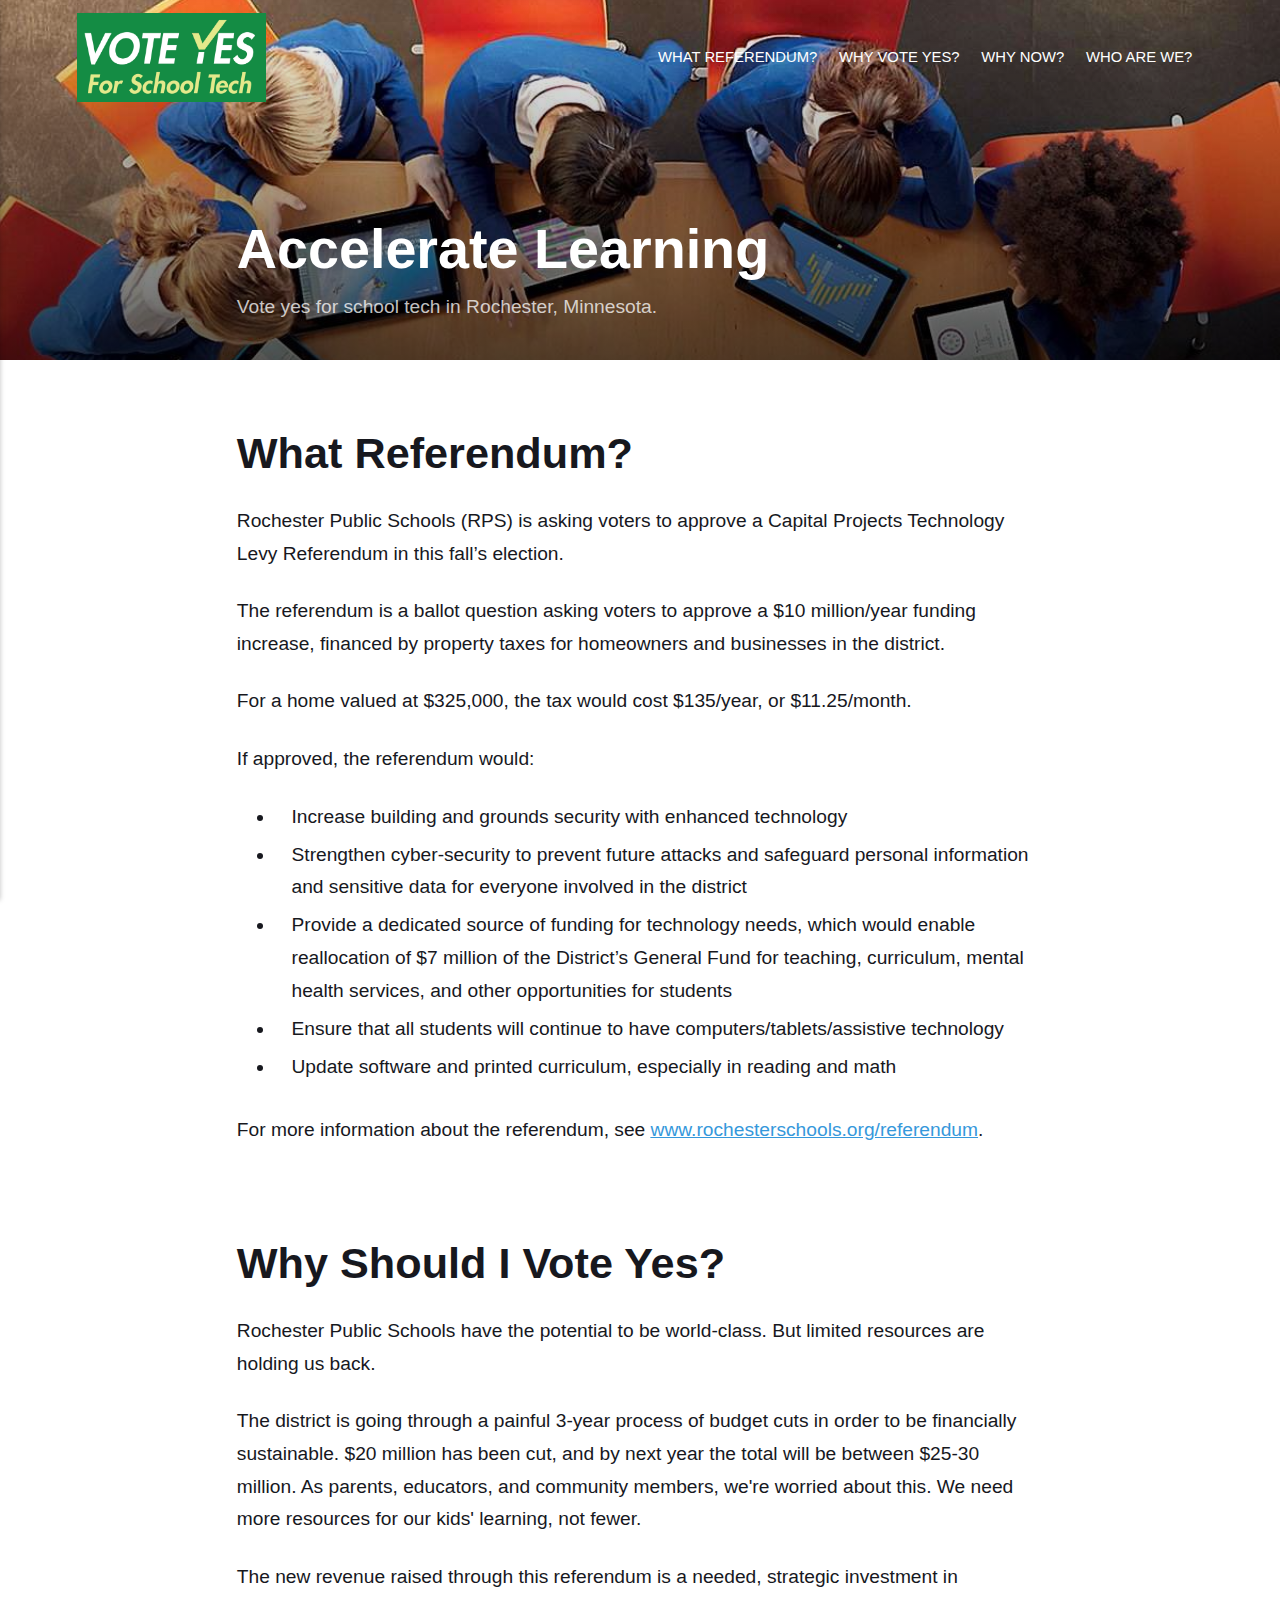
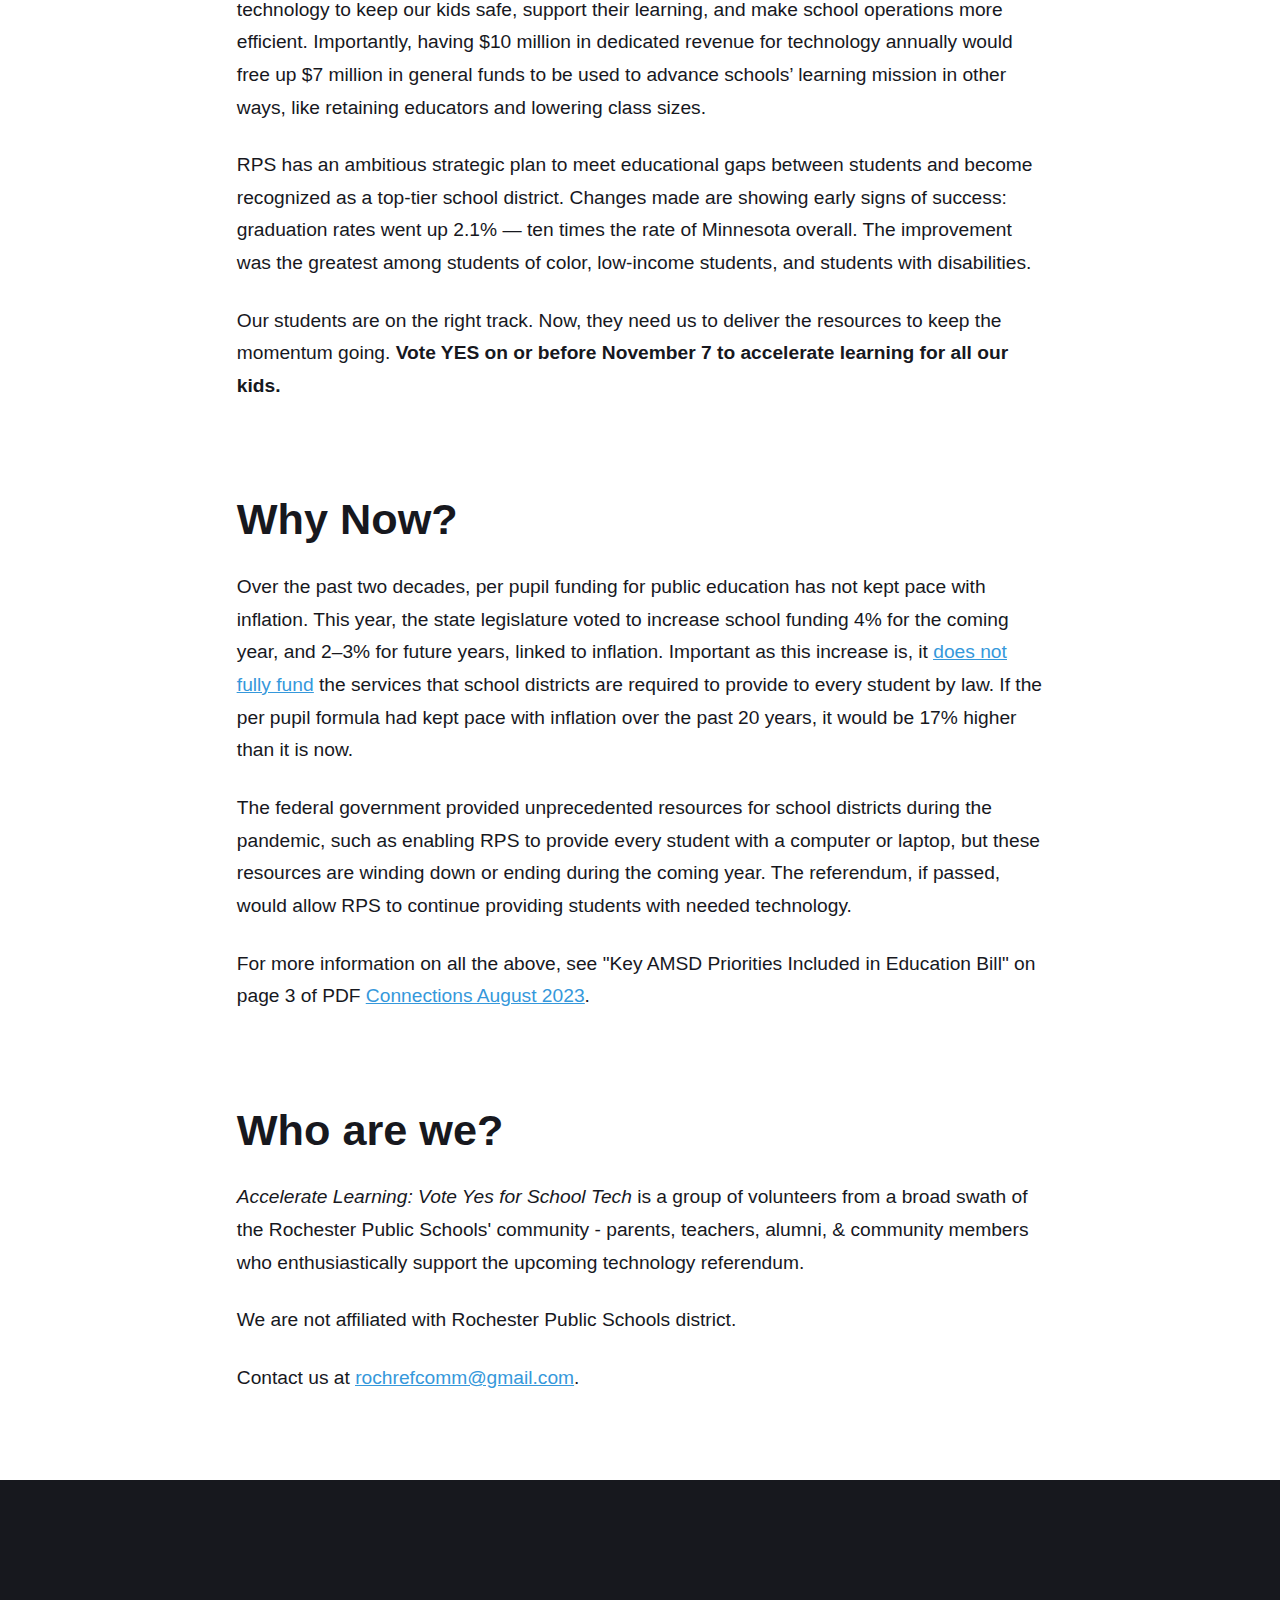
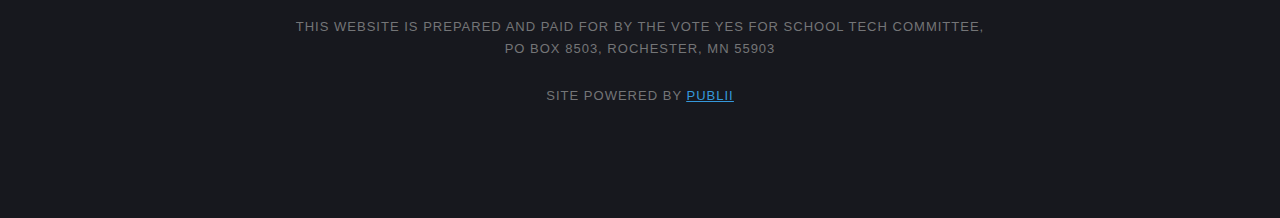
==== commit b6d49a52: "Updated from Publii" ====
--- a/index.html
+++ b/index.html
@@ -1,6 +1,6 @@
-<!DOCTYPE html><html lang="en-gb"><head><meta charset="utf-8"><meta http-equiv="X-UA-Compatible" content="IE=edge"><meta name="viewport" content="width=device-width,initial-scale=1"><title>Accelerate Learning</title><meta name="generator" content="Publii Open-Source CMS for Static Site"><link rel="canonical" href="https://tartley.github.io/vote-yes-for-school-tech/"><link rel="alternate" type="application/atom+xml" href="https://tartley.github.io/vote-yes-for-school-tech/feed.xml"><link rel="alternate" type="application/json" href="https://tartley.github.io/vote-yes-for-school-tech/feed.json"><meta property="og:title" content="Accelerate Learning"><meta property="og:site_name" content="Accelerate Learning"><meta property="og:description" content=""><meta property="og:url" content="https://tartley.github.io/vote-yes-for-school-tech/"><meta property="og:type" content="website"><link rel="shortcut icon" href="https://tartley.github.io/vote-yes-for-school-tech/media/website/icons8-laptop-office-m-16.png" type="image/png"><link rel="stylesheet" href="https://tartley.github.io/vote-yes-for-school-tech/assets/css/style.css?v=e75a85015d96392944a6db8b30a6069c"><script type="application/ld+json">{"@context":"http://schema.org","@type":"Organization","name":"Accelerate Learning","url":"https://tartley.github.io/vote-yes-for-school-tech/"}</script><noscript><style>img[loading] {
+<!DOCTYPE html><html lang="en-gb"><head><meta charset="utf-8"><meta http-equiv="X-UA-Compatible" content="IE=edge"><meta name="viewport" content="width=device-width,initial-scale=1"><title>Accelerate Learning</title><meta name="generator" content="Publii Open-Source CMS for Static Site"><link rel="canonical" href="https://tartley.github.io/vote-yes-for-school-tech/"><link rel="alternate" type="application/atom+xml" href="https://tartley.github.io/vote-yes-for-school-tech/feed.xml"><link rel="alternate" type="application/json" href="https://tartley.github.io/vote-yes-for-school-tech/feed.json"><meta property="og:title" content="Accelerate Learning"><meta property="og:image" content="https://tartley.github.io/vote-yes-for-school-tech/media/website/Green-Logo.jpg"><meta property="og:image:width" content="2376"><meta property="og:image:height" content="1119"><meta property="og:site_name" content="Accelerate Learning"><meta property="og:description" content=""><meta property="og:url" content="https://tartley.github.io/vote-yes-for-school-tech/"><meta property="og:type" content="website"><link rel="shortcut icon" href="https://tartley.github.io/vote-yes-for-school-tech/media/website/icons8-laptop-office-m-16.png" type="image/png"><link rel="stylesheet" href="https://tartley.github.io/vote-yes-for-school-tech/assets/css/style.css?v=e75a85015d96392944a6db8b30a6069c"><script type="application/ld+json">{"@context":"http://schema.org","@type":"Organization","name":"Accelerate Learning","logo":"https://tartley.github.io/vote-yes-for-school-tech/media/website/Green-Logo.jpg","url":"https://tartley.github.io/vote-yes-for-school-tech/"}</script><noscript><style>img[loading] {
                     opacity: 1;
-                }</style></noscript></head><body><div class="site-container"><header class="top" id="js-header"><a class="logo" href="https://tartley.github.io/vote-yes-for-school-tech/">Accelerate Learning</a><nav class="navbar js-navbar"><button class="navbar__toggle js-toggle" aria-label="Menu" aria-haspopup="true" aria-expanded="false"><span class="navbar__toggle-box"><span class="navbar__toggle-inner">Menu</span></span></button><ul class="navbar__menu"><li><a href="https://tartley.github.io/vote-yes-for-school-tech/why-vote-yes.html" target="_self">What referendum?</a></li><li><a href="https://tartley.github.io/vote-yes-for-school-tech/why-should-i-vote-yes.html" target="_self">Why vote yes?</a></li><li><a href="https://tartley.github.io/vote-yes-for-school-tech/why-now.html" target="_self">Why now?</a></li><li><a href="https://tartley.github.io/vote-yes-for-school-tech/who-are-we.html" target="_self">Who are we?</a></li></ul></nav></header><main><div class="hero"><figure class="hero__image hero__image--overlay"><img src="https://tartley.github.io/vote-yes-for-school-tech/media/website/kids-using-tablets-from-above.jpg" srcset="https://tartley.github.io/vote-yes-for-school-tech/media/website/responsive/kids-using-tablets-from-above-xs.jpg 300w, https://tartley.github.io/vote-yes-for-school-tech/media/website/responsive/kids-using-tablets-from-above-sm.jpg 480w, https://tartley.github.io/vote-yes-for-school-tech/media/website/responsive/kids-using-tablets-from-above-md.jpg 768w, https://tartley.github.io/vote-yes-for-school-tech/media/website/responsive/kids-using-tablets-from-above-lg.jpg 1024w, https://tartley.github.io/vote-yes-for-school-tech/media/website/responsive/kids-using-tablets-from-above-xl.jpg 1360w, https://tartley.github.io/vote-yes-for-school-tech/media/website/responsive/kids-using-tablets-from-above-2xl.jpg 1600w" sizes="100vw" loading="eager" width="750" height="510" alt="Four kids use tablets, viewed from above."></figure><header class="hero__content"><div class="wrapper"><h1>Vote Yes</h1><p>for school tech in Rochester, Minnesota.</p></div></header></div><div class="feed"><article class="feed__item"><header class="wrapper"><h2><a href="https://tartley.github.io/vote-yes-for-school-tech/why-vote-yes.html">What Referendum?</a></h2></header><div class="wrapper"><p><span style="font-weight: 400;">Rochester Public Schools (RPS) is asking voters to approve a Capital Projects Technology Levy Referendum in this fall’s election.</span></p><p><span style="font-weight: 400;">The referendum is a ballot question asking voters to approve a $10 million/year funding increase, financed by property taxes for homeowners and businesses in the district.</span></p><p><span style="font-weight: 400;"></span><span style="font-weight: 400;">For a home valued at $325,000, the tax would cost $135/year, or $11.25/month.</span></p><p><span style="font-weight: 400;">If approved, the referendum would:</span></p><p><span style="font-weight: 400;"></span></p><ul><li style="font-weight: 400;" aria-level="1"><span style="font-weight: 400;">Increase building and grounds security with enhanced technology</span></li><li style="font-weight: 400;" aria-level="1"><span style="font-weight: 400;">Strengthen cyber-security to prevent future attacks and safeguard personal information and sensitive data for everyone involved in the district</span></li><li style="font-weight: 400;" aria-level="1"><span style="font-weight: 400;">Provide a dedicated source of funding for technology needs, which would enable reallocation of $7 million of the District’s General Fund for teaching, curriculum, mental health services, and other opportunities for students</span></li><li style="font-weight: 400;" aria-level="1"><span style="font-weight: 400;">Ensure that all students will continue to have computers/tablets/assistive technology</span></li><li style="font-weight: 400;" aria-level="1"><span style="font-weight: 400;">Update software and printed curriculum, especially in reading and math</span></li></ul><p><span style="font-weight: 400;">For more information about the referendum, see </span><span style="text-decoration: underline; color: #3598db;"><a href="https://www.rochesterschools.org/referendum" style="color: #3598db; text-decoration: underline;">www.rochesterschools.org/referendum</a></span>.</p></div></article><article class="feed__item"><header class="wrapper"><h2><a href="https://tartley.github.io/vote-yes-for-school-tech/why-should-i-vote-yes.html">Why Should I Vote Yes?</a></h2></header><div class="wrapper"><p>Rochester Public Schools have the potential to be world-class. But limited resources are holding us back.</p><p>The district is going through a painful 3-year process of budget cuts in order to be financially sustainable. $20 million has been cut, and by next year the total will be between $25-30 million. As parents, educators, and community members, we're worried about this. We need more resources for our kids' learning, not fewer. </p><p>The new revenue raised through this referendum is a needed, strategic investment in technology to keep our kids safe, support their learning, and make school operations more efficient. Importantly, having $10 million in dedicated revenue for technology annually would free up $7 million in general funds to be used to advance schools’ learning mission in other ways, like retaining educators and lowering class sizes.</p><p>RPS has an ambitious strategic plan to meet educational gaps between students and become recognized as a top-tier school district. Changes made are showing early signs of success: graduation rates went up 2.1% ­— ten times the rate of Minnesota overall. The improvement was the greatest among students of color, low-income students, and students with disabilities.</p><p>Our students are on the right track. Now, they need us to deliver the resources to keep the momentum going. <strong>Vote YES on or before November 7 to accelerate learning for all our kids.</strong></p></div></article><article class="feed__item"><header class="wrapper"><h2><a href="https://tartley.github.io/vote-yes-for-school-tech/why-now.html">Why Now?</a></h2></header><div class="wrapper"><p><span style="font-weight: 400;">Over the past two decades, per pupil funding for public education has not kept pace with inflation. This year, the state legislature voted to increase school funding 4% for the coming year, and 2–3% for future years, linked to inflation. Important as this increase is, it <span style="text-decoration: underline; color: #3598db;"><a href="https://www.youtube.com/watch?v=L8x5UPhxWLE" style="color: #3598db; text-decoration: underline;">does not fully fund</a></span> the services that school districts are required to provide to every student by law.</span><span style="font-weight: 400;"> If the per pupil formula had kept pace with inflation over the past 20 years, it would be 17% higher than it is now.</span></p><p><span style="font-weight: 400;">The federal government provided unprecedented resources for school districts during the pandemic, such as enabling RPS to provide every student with a computer or laptop, but these resources are winding down or ending during the coming year.</span><span style="font-weight: 400;"> </span><span style="font-weight: 400;">The referendum, if passed, would allow RPS to continue providing students with needed technology.</span></p><p>For more information on all the above, s<span style="font-weight: 400;">ee "Key AMSD Priorities Included in Education Bill" on page 3 of PDF <span style="text-decoration: underline; color: #3598db;"><a href="https://www.amsd.org/wp-content/uploads/2023/08/Connections-August-2023.pdf" style="color: #3598db; text-decoration: underline;">Connections August 2023</a></span>.</span></p></div></article><article class="feed__item"><header class="wrapper"><h2><a href="https://tartley.github.io/vote-yes-for-school-tech/who-are-we.html">Who are we?</a></h2></header><div class="wrapper"><p><em>Accelerate Learning: Vote Yes for School Tech</em> is a group of volunteers from a broad swath of the Rochester Public Schools' community - parents, teachers, alumni, &amp; community members who enthusiastically support the upcoming technology referendum.</p><p>We are not affiliated with Rochester Public Schools district.</p><p>Contact us at <span style="text-decoration: underline; color: #3598db;"><a href="mailto:rochrefcomm@gmail.com" style="color: #3598db; text-decoration: underline;">rochrefcomm@gmail.com</a></span>.</p></div></article></div></main><footer class="footer"><div class="footer__copyright"><p>This website is prepared and paid for by the Vote Yes for School Tech Committee,<br>PO Box 8503, Rochester, MN 55903</p><p>Site powered by <span style="text-decoration: underline; color: #3598db;"><a href="https://getpublii.com" style="color: #3598db; text-decoration: underline;">Publii</a></span></p></div></footer></div><script defer="defer" src="https://tartley.github.io/vote-yes-for-school-tech/assets/js/scripts.min.js?v=f47c11534595205f20935f0db2a62a85"></script><script>window.publiiThemeMenuConfig={mobileMenuMode:'sidebar',animationSpeed:300,submenuWidth: 'auto',doubleClickTime:500,mobileMenuExpandableSubmenus:true,relatedContainerForOverlayMenuSelector:'.top'};</script><script>var images = document.querySelectorAll('img[loading]');
+                }</style></noscript></head><body><div class="site-container"><header class="top" id="js-header"><a class="logo" href="https://tartley.github.io/vote-yes-for-school-tech/"><img src="https://tartley.github.io/vote-yes-for-school-tech/media/website/Green-Logo.jpg" alt="Accelerate Learning" width="2376" height="1119"></a><nav class="navbar js-navbar"><button class="navbar__toggle js-toggle" aria-label="Menu" aria-haspopup="true" aria-expanded="false"><span class="navbar__toggle-box"><span class="navbar__toggle-inner">Menu</span></span></button><ul class="navbar__menu"><li><a href="https://tartley.github.io/vote-yes-for-school-tech/why-vote-yes.html" target="_self">What referendum?</a></li><li><a href="https://tartley.github.io/vote-yes-for-school-tech/why-should-i-vote-yes.html" target="_self">Why vote yes?</a></li><li><a href="https://tartley.github.io/vote-yes-for-school-tech/why-now.html" target="_self">Why now?</a></li><li><a href="https://tartley.github.io/vote-yes-for-school-tech/who-are-we.html" target="_self">Who are we?</a></li></ul></nav></header><main><div class="hero"><figure class="hero__image hero__image--overlay"><img src="https://tartley.github.io/vote-yes-for-school-tech/media/website/kids-using-tablets-from-above-bigger.jpg" srcset="https://tartley.github.io/vote-yes-for-school-tech/media/website/responsive/kids-using-tablets-from-above-bigger-xs.jpg 300w, https://tartley.github.io/vote-yes-for-school-tech/media/website/responsive/kids-using-tablets-from-above-bigger-sm.jpg 480w, https://tartley.github.io/vote-yes-for-school-tech/media/website/responsive/kids-using-tablets-from-above-bigger-md.jpg 768w, https://tartley.github.io/vote-yes-for-school-tech/media/website/responsive/kids-using-tablets-from-above-bigger-lg.jpg 1024w, https://tartley.github.io/vote-yes-for-school-tech/media/website/responsive/kids-using-tablets-from-above-bigger-xl.jpg 1360w, https://tartley.github.io/vote-yes-for-school-tech/media/website/responsive/kids-using-tablets-from-above-bigger-2xl.jpg 1600w" sizes="100vw" loading="eager" width="1200" height="600" alt="Four kids use tablets, viewed from above."></figure><header class="hero__content"><div class="wrapper"><h1>Accelerate Learning</h1><p>Vote yes for school tech in Rochester, Minnesota.</p></div></header></div><div class="feed"><article class="feed__item"><header class="wrapper"><h2><a href="https://tartley.github.io/vote-yes-for-school-tech/why-vote-yes.html">What Referendum?</a></h2></header><div class="wrapper"><p><span style="font-weight: 400;">Rochester Public Schools (RPS) is asking voters to approve a Capital Projects Technology Levy Referendum in this fall’s election.</span></p><p><span style="font-weight: 400;">The referendum is a ballot question asking voters to approve a $10 million/year funding increase, financed by property taxes for homeowners and businesses in the district.</span></p><p><span style="font-weight: 400;"></span><span style="font-weight: 400;">For a home valued at $325,000, the tax would cost $135/year, or $11.25/month.</span></p><p><span style="font-weight: 400;">If approved, the referendum would:</span></p><p><span style="font-weight: 400;"></span></p><ul><li style="font-weight: 400;" aria-level="1"><span style="font-weight: 400;">Increase building and grounds security with enhanced technology</span></li><li style="font-weight: 400;" aria-level="1"><span style="font-weight: 400;">Strengthen cyber-security to prevent future attacks and safeguard personal information and sensitive data for everyone involved in the district</span></li><li style="font-weight: 400;" aria-level="1"><span style="font-weight: 400;">Provide a dedicated source of funding for technology needs, which would enable reallocation of $7 million of the District’s General Fund for teaching, curriculum, mental health services, and other opportunities for students</span></li><li style="font-weight: 400;" aria-level="1"><span style="font-weight: 400;">Ensure that all students will continue to have computers/tablets/assistive technology</span></li><li style="font-weight: 400;" aria-level="1"><span style="font-weight: 400;">Update software and printed curriculum, especially in reading and math</span></li></ul><p><span style="font-weight: 400;">For more information about the referendum, see </span><span style="text-decoration: underline; color: #3598db;"><a href="https://www.rochesterschools.org/referendum" style="color: #3598db; text-decoration: underline;">www.rochesterschools.org/referendum</a></span>.</p></div></article><article class="feed__item"><header class="wrapper"><h2><a href="https://tartley.github.io/vote-yes-for-school-tech/why-should-i-vote-yes.html">Why Should I Vote Yes?</a></h2></header><div class="wrapper"><p>Rochester Public Schools have the potential to be world-class. But limited resources are holding us back.</p><p>The district is going through a painful 3-year process of budget cuts in order to be financially sustainable. $20 million has been cut, and by next year the total will be between $25-30 million. As parents, educators, and community members, we're worried about this. We need more resources for our kids' learning, not fewer. </p><p>The new revenue raised through this referendum is a needed, strategic investment in technology to keep our kids safe, support their learning, and make school operations more efficient. Importantly, having $10 million in dedicated revenue for technology annually would free up $7 million in general funds to be used to advance schools’ learning mission in other ways, like retaining educators and lowering class sizes.</p><p>RPS has an ambitious strategic plan to meet educational gaps between students and become recognized as a top-tier school district. Changes made are showing early signs of success: graduation rates went up 2.1% ­— ten times the rate of Minnesota overall. The improvement was the greatest among students of color, low-income students, and students with disabilities.</p><p>Our students are on the right track. Now, they need us to deliver the resources to keep the momentum going. <strong>Vote YES on or before November 7 to accelerate learning for all our kids.</strong></p></div></article><article class="feed__item"><header class="wrapper"><h2><a href="https://tartley.github.io/vote-yes-for-school-tech/why-now.html">Why Now?</a></h2></header><div class="wrapper"><p><span style="font-weight: 400;">Over the past two decades, per pupil funding for public education has not kept pace with inflation. This year, the state legislature voted to increase school funding 4% for the coming year, and 2–3% for future years, linked to inflation. Important as this increase is, it <span style="text-decoration: underline; color: #3598db;"><a href="https://www.youtube.com/watch?v=L8x5UPhxWLE" style="color: #3598db; text-decoration: underline;">does not fully fund</a></span> the services that school districts are required to provide to every student by law.</span><span style="font-weight: 400;"> If the per pupil formula had kept pace with inflation over the past 20 years, it would be 17% higher than it is now.</span></p><p><span style="font-weight: 400;">The federal government provided unprecedented resources for school districts during the pandemic, such as enabling RPS to provide every student with a computer or laptop, but these resources are winding down or ending during the coming year.</span><span style="font-weight: 400;"> </span><span style="font-weight: 400;">The referendum, if passed, would allow RPS to continue providing students with needed technology.</span></p><p>For more information on all the above, s<span style="font-weight: 400;">ee "Key AMSD Priorities Included in Education Bill" on page 3 of PDF <span style="text-decoration: underline; color: #3598db;"><a href="https://www.amsd.org/wp-content/uploads/2023/08/Connections-August-2023.pdf" style="color: #3598db; text-decoration: underline;">Connections August 2023</a></span>.</span></p></div></article><article class="feed__item"><header class="wrapper"><h2><a href="https://tartley.github.io/vote-yes-for-school-tech/who-are-we.html">Who are we?</a></h2></header><div class="wrapper"><p><em>Accelerate Learning: Vote Yes for School Tech</em> is a group of volunteers from a broad swath of the Rochester Public Schools' community - parents, teachers, alumni, &amp; community members who enthusiastically support the upcoming technology referendum.</p><p>We are not affiliated with Rochester Public Schools district.</p><p>Contact us at <span style="text-decoration: underline; color: #3598db;"><a href="mailto:rochrefcomm@gmail.com" style="color: #3598db; text-decoration: underline;">rochrefcomm@gmail.com</a></span>.</p></div></article></div></main><footer class="footer"><div class="footer__copyright"><p>This website is prepared and paid for by the Vote Yes for School Tech Committee,<br>PO Box 8503, Rochester, MN 55903</p><p>Site powered by <span style="text-decoration: underline; color: #3598db;"><a href="https://getpublii.com" style="color: #3598db; text-decoration: underline;">Publii</a></span></p></div></footer></div><script defer="defer" src="https://tartley.github.io/vote-yes-for-school-tech/assets/js/scripts.min.js?v=f47c11534595205f20935f0db2a62a85"></script><script>window.publiiThemeMenuConfig={mobileMenuMode:'sidebar',animationSpeed:300,submenuWidth: 'auto',doubleClickTime:500,mobileMenuExpandableSubmenus:true,relatedContainerForOverlayMenuSelector:'.top'};</script><script>var images = document.querySelectorAll('img[loading]');
         for (var i = 0; i < images.length; i++) {
             if (images[i].complete) {
                 images[i].classList.add('is-loaded');
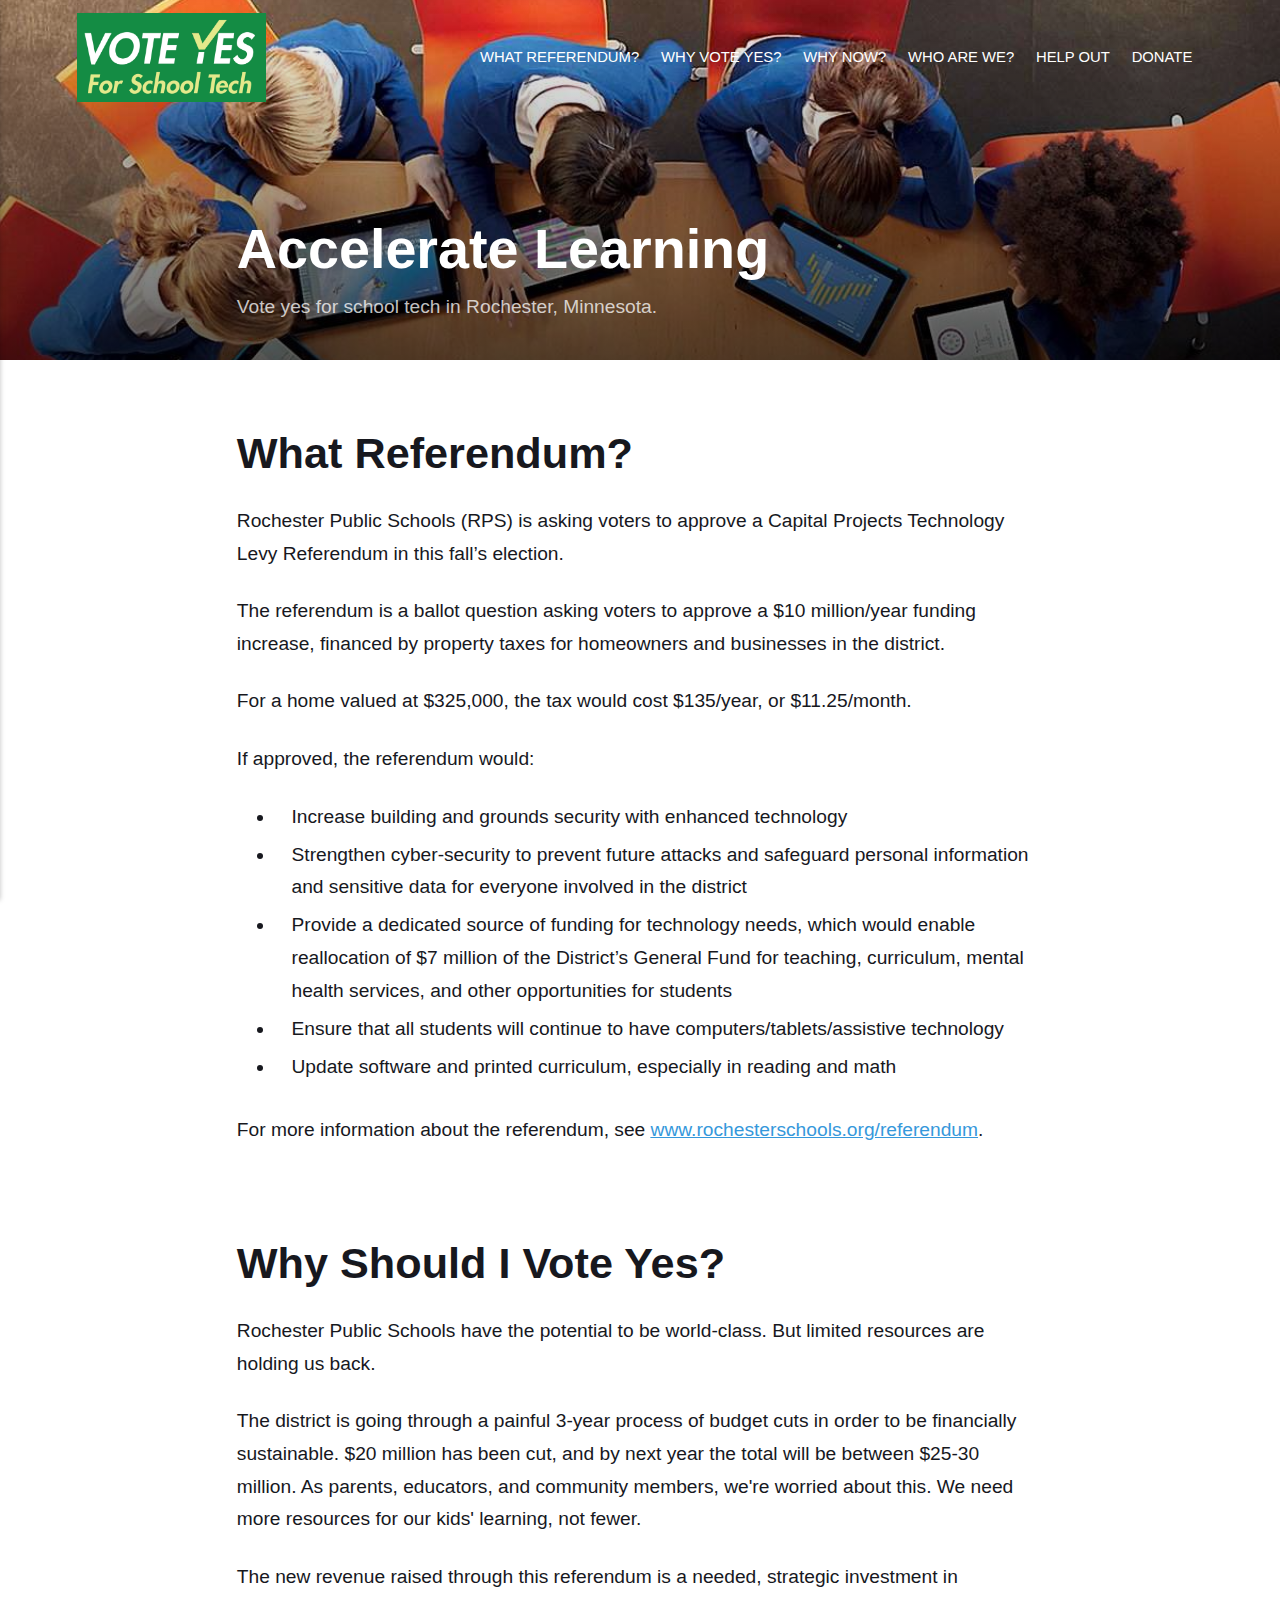
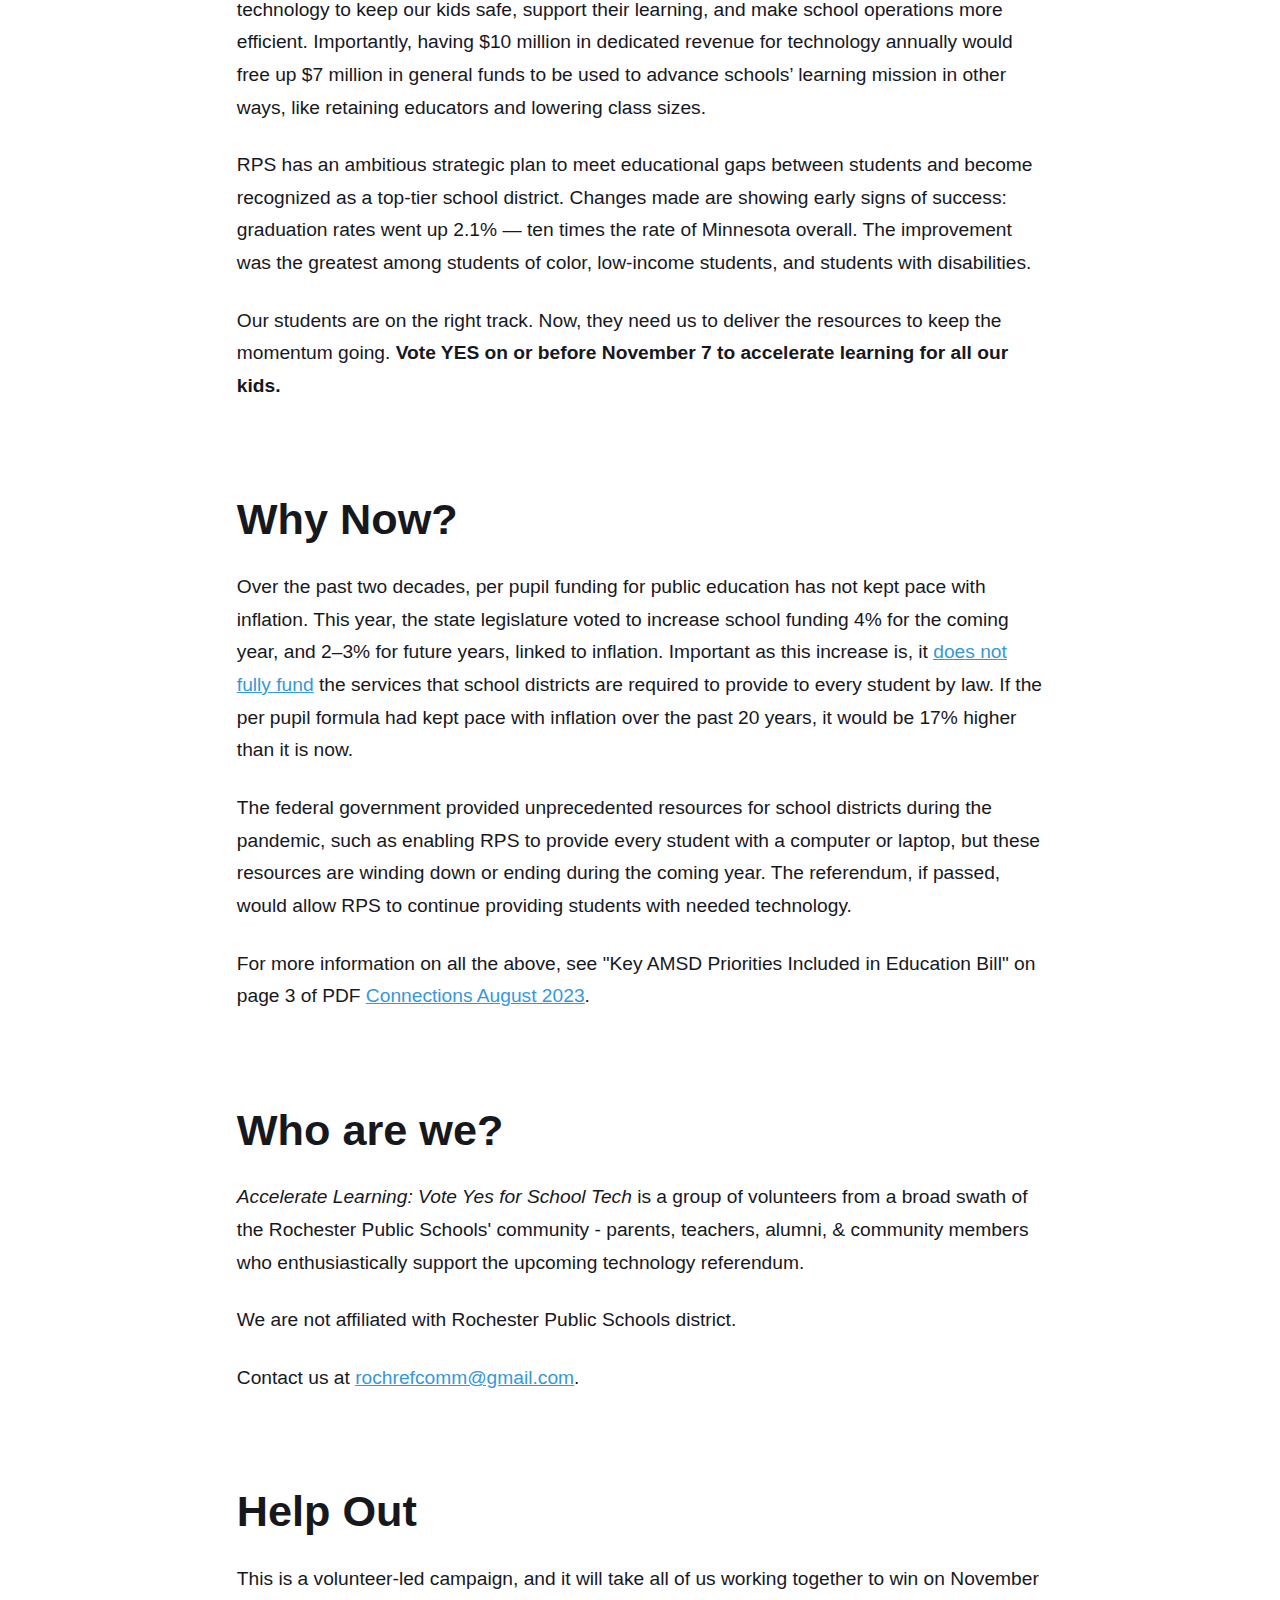
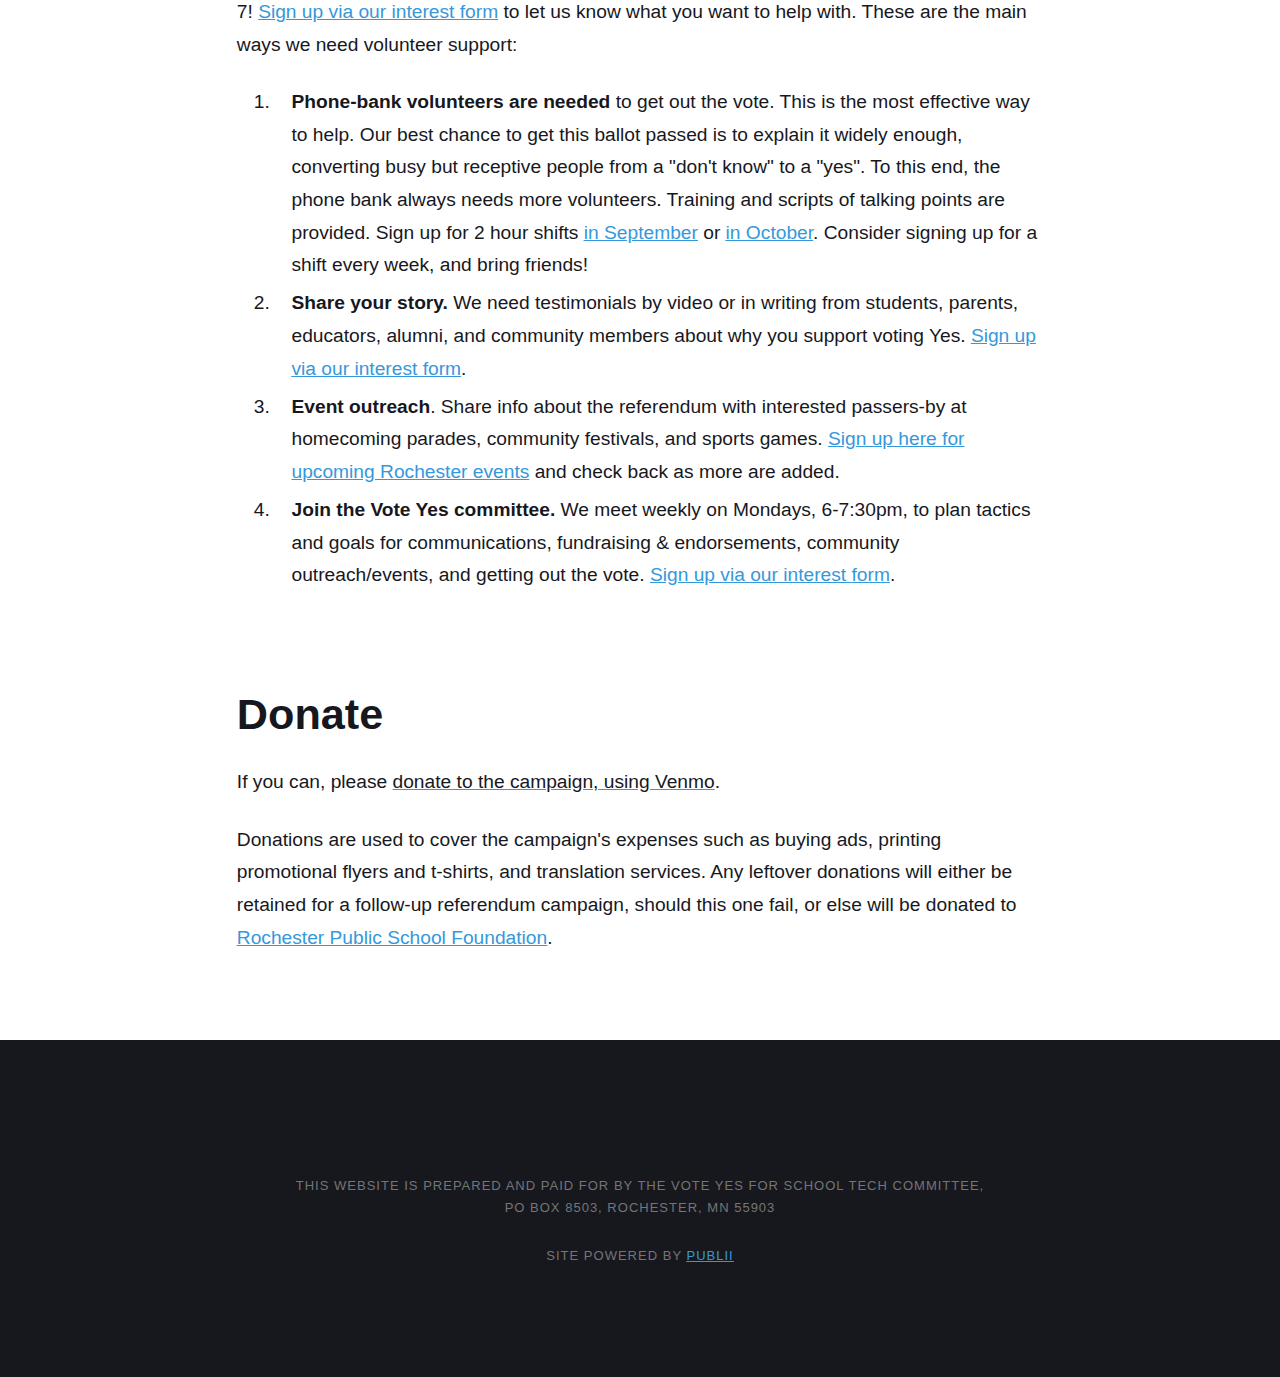
==== commit fc3190b2: "Updated from Publii" ====
--- a/index.html
+++ b/index.html
@@ -1,6 +1,6 @@
 <!DOCTYPE html><html lang="en-gb"><head><meta charset="utf-8"><meta http-equiv="X-UA-Compatible" content="IE=edge"><meta name="viewport" content="width=device-width,initial-scale=1"><title>Accelerate Learning</title><meta name="generator" content="Publii Open-Source CMS for Static Site"><link rel="canonical" href="https://tartley.github.io/vote-yes-for-school-tech/"><link rel="alternate" type="application/atom+xml" href="https://tartley.github.io/vote-yes-for-school-tech/feed.xml"><link rel="alternate" type="application/json" href="https://tartley.github.io/vote-yes-for-school-tech/feed.json"><meta property="og:title" content="Accelerate Learning"><meta property="og:image" content="https://tartley.github.io/vote-yes-for-school-tech/media/website/Green-Logo.jpg"><meta property="og:image:width" content="2376"><meta property="og:image:height" content="1119"><meta property="og:site_name" content="Accelerate Learning"><meta property="og:description" content=""><meta property="og:url" content="https://tartley.github.io/vote-yes-for-school-tech/"><meta property="og:type" content="website"><link rel="shortcut icon" href="https://tartley.github.io/vote-yes-for-school-tech/media/website/icons8-laptop-office-m-16.png" type="image/png"><link rel="stylesheet" href="https://tartley.github.io/vote-yes-for-school-tech/assets/css/style.css?v=e75a85015d96392944a6db8b30a6069c"><script type="application/ld+json">{"@context":"http://schema.org","@type":"Organization","name":"Accelerate Learning","logo":"https://tartley.github.io/vote-yes-for-school-tech/media/website/Green-Logo.jpg","url":"https://tartley.github.io/vote-yes-for-school-tech/"}</script><noscript><style>img[loading] {
                     opacity: 1;
-                }</style></noscript></head><body><div class="site-container"><header class="top" id="js-header"><a class="logo" href="https://tartley.github.io/vote-yes-for-school-tech/"><img src="https://tartley.github.io/vote-yes-for-school-tech/media/website/Green-Logo.jpg" alt="Accelerate Learning" width="2376" height="1119"></a><nav class="navbar js-navbar"><button class="navbar__toggle js-toggle" aria-label="Menu" aria-haspopup="true" aria-expanded="false"><span class="navbar__toggle-box"><span class="navbar__toggle-inner">Menu</span></span></button><ul class="navbar__menu"><li><a href="https://tartley.github.io/vote-yes-for-school-tech/why-vote-yes.html" target="_self">What referendum?</a></li><li><a href="https://tartley.github.io/vote-yes-for-school-tech/why-should-i-vote-yes.html" target="_self">Why vote yes?</a></li><li><a href="https://tartley.github.io/vote-yes-for-school-tech/why-now.html" target="_self">Why now?</a></li><li><a href="https://tartley.github.io/vote-yes-for-school-tech/who-are-we.html" target="_self">Who are we?</a></li></ul></nav></header><main><div class="hero"><figure class="hero__image hero__image--overlay"><img src="https://tartley.github.io/vote-yes-for-school-tech/media/website/kids-using-tablets-from-above-bigger.jpg" srcset="https://tartley.github.io/vote-yes-for-school-tech/media/website/responsive/kids-using-tablets-from-above-bigger-xs.jpg 300w, https://tartley.github.io/vote-yes-for-school-tech/media/website/responsive/kids-using-tablets-from-above-bigger-sm.jpg 480w, https://tartley.github.io/vote-yes-for-school-tech/media/website/responsive/kids-using-tablets-from-above-bigger-md.jpg 768w, https://tartley.github.io/vote-yes-for-school-tech/media/website/responsive/kids-using-tablets-from-above-bigger-lg.jpg 1024w, https://tartley.github.io/vote-yes-for-school-tech/media/website/responsive/kids-using-tablets-from-above-bigger-xl.jpg 1360w, https://tartley.github.io/vote-yes-for-school-tech/media/website/responsive/kids-using-tablets-from-above-bigger-2xl.jpg 1600w" sizes="100vw" loading="eager" width="1200" height="600" alt="Four kids use tablets, viewed from above."></figure><header class="hero__content"><div class="wrapper"><h1>Accelerate Learning</h1><p>Vote yes for school tech in Rochester, Minnesota.</p></div></header></div><div class="feed"><article class="feed__item"><header class="wrapper"><h2><a href="https://tartley.github.io/vote-yes-for-school-tech/why-vote-yes.html">What Referendum?</a></h2></header><div class="wrapper"><p><span style="font-weight: 400;">Rochester Public Schools (RPS) is asking voters to approve a Capital Projects Technology Levy Referendum in this fall’s election.</span></p><p><span style="font-weight: 400;">The referendum is a ballot question asking voters to approve a $10 million/year funding increase, financed by property taxes for homeowners and businesses in the district.</span></p><p><span style="font-weight: 400;"></span><span style="font-weight: 400;">For a home valued at $325,000, the tax would cost $135/year, or $11.25/month.</span></p><p><span style="font-weight: 400;">If approved, the referendum would:</span></p><p><span style="font-weight: 400;"></span></p><ul><li style="font-weight: 400;" aria-level="1"><span style="font-weight: 400;">Increase building and grounds security with enhanced technology</span></li><li style="font-weight: 400;" aria-level="1"><span style="font-weight: 400;">Strengthen cyber-security to prevent future attacks and safeguard personal information and sensitive data for everyone involved in the district</span></li><li style="font-weight: 400;" aria-level="1"><span style="font-weight: 400;">Provide a dedicated source of funding for technology needs, which would enable reallocation of $7 million of the District’s General Fund for teaching, curriculum, mental health services, and other opportunities for students</span></li><li style="font-weight: 400;" aria-level="1"><span style="font-weight: 400;">Ensure that all students will continue to have computers/tablets/assistive technology</span></li><li style="font-weight: 400;" aria-level="1"><span style="font-weight: 400;">Update software and printed curriculum, especially in reading and math</span></li></ul><p><span style="font-weight: 400;">For more information about the referendum, see </span><span style="text-decoration: underline; color: #3598db;"><a href="https://www.rochesterschools.org/referendum" style="color: #3598db; text-decoration: underline;">www.rochesterschools.org/referendum</a></span>.</p></div></article><article class="feed__item"><header class="wrapper"><h2><a href="https://tartley.github.io/vote-yes-for-school-tech/why-should-i-vote-yes.html">Why Should I Vote Yes?</a></h2></header><div class="wrapper"><p>Rochester Public Schools have the potential to be world-class. But limited resources are holding us back.</p><p>The district is going through a painful 3-year process of budget cuts in order to be financially sustainable. $20 million has been cut, and by next year the total will be between $25-30 million. As parents, educators, and community members, we're worried about this. We need more resources for our kids' learning, not fewer. </p><p>The new revenue raised through this referendum is a needed, strategic investment in technology to keep our kids safe, support their learning, and make school operations more efficient. Importantly, having $10 million in dedicated revenue for technology annually would free up $7 million in general funds to be used to advance schools’ learning mission in other ways, like retaining educators and lowering class sizes.</p><p>RPS has an ambitious strategic plan to meet educational gaps between students and become recognized as a top-tier school district. Changes made are showing early signs of success: graduation rates went up 2.1% ­— ten times the rate of Minnesota overall. The improvement was the greatest among students of color, low-income students, and students with disabilities.</p><p>Our students are on the right track. Now, they need us to deliver the resources to keep the momentum going. <strong>Vote YES on or before November 7 to accelerate learning for all our kids.</strong></p></div></article><article class="feed__item"><header class="wrapper"><h2><a href="https://tartley.github.io/vote-yes-for-school-tech/why-now.html">Why Now?</a></h2></header><div class="wrapper"><p><span style="font-weight: 400;">Over the past two decades, per pupil funding for public education has not kept pace with inflation. This year, the state legislature voted to increase school funding 4% for the coming year, and 2–3% for future years, linked to inflation. Important as this increase is, it <span style="text-decoration: underline; color: #3598db;"><a href="https://www.youtube.com/watch?v=L8x5UPhxWLE" style="color: #3598db; text-decoration: underline;">does not fully fund</a></span> the services that school districts are required to provide to every student by law.</span><span style="font-weight: 400;"> If the per pupil formula had kept pace with inflation over the past 20 years, it would be 17% higher than it is now.</span></p><p><span style="font-weight: 400;">The federal government provided unprecedented resources for school districts during the pandemic, such as enabling RPS to provide every student with a computer or laptop, but these resources are winding down or ending during the coming year.</span><span style="font-weight: 400;"> </span><span style="font-weight: 400;">The referendum, if passed, would allow RPS to continue providing students with needed technology.</span></p><p>For more information on all the above, s<span style="font-weight: 400;">ee "Key AMSD Priorities Included in Education Bill" on page 3 of PDF <span style="text-decoration: underline; color: #3598db;"><a href="https://www.amsd.org/wp-content/uploads/2023/08/Connections-August-2023.pdf" style="color: #3598db; text-decoration: underline;">Connections August 2023</a></span>.</span></p></div></article><article class="feed__item"><header class="wrapper"><h2><a href="https://tartley.github.io/vote-yes-for-school-tech/who-are-we.html">Who are we?</a></h2></header><div class="wrapper"><p><em>Accelerate Learning: Vote Yes for School Tech</em> is a group of volunteers from a broad swath of the Rochester Public Schools' community - parents, teachers, alumni, &amp; community members who enthusiastically support the upcoming technology referendum.</p><p>We are not affiliated with Rochester Public Schools district.</p><p>Contact us at <span style="text-decoration: underline; color: #3598db;"><a href="mailto:rochrefcomm@gmail.com" style="color: #3598db; text-decoration: underline;">rochrefcomm@gmail.com</a></span>.</p></div></article></div></main><footer class="footer"><div class="footer__copyright"><p>This website is prepared and paid for by the Vote Yes for School Tech Committee,<br>PO Box 8503, Rochester, MN 55903</p><p>Site powered by <span style="text-decoration: underline; color: #3598db;"><a href="https://getpublii.com" style="color: #3598db; text-decoration: underline;">Publii</a></span></p></div></footer></div><script defer="defer" src="https://tartley.github.io/vote-yes-for-school-tech/assets/js/scripts.min.js?v=f47c11534595205f20935f0db2a62a85"></script><script>window.publiiThemeMenuConfig={mobileMenuMode:'sidebar',animationSpeed:300,submenuWidth: 'auto',doubleClickTime:500,mobileMenuExpandableSubmenus:true,relatedContainerForOverlayMenuSelector:'.top'};</script><script>var images = document.querySelectorAll('img[loading]');
+                }</style></noscript></head><body><div class="site-container"><header class="top" id="js-header"><a class="logo" href="https://tartley.github.io/vote-yes-for-school-tech/"><img src="https://tartley.github.io/vote-yes-for-school-tech/media/website/Green-Logo.jpg" alt="Accelerate Learning" width="2376" height="1119"></a><nav class="navbar js-navbar"><button class="navbar__toggle js-toggle" aria-label="Menu" aria-haspopup="true" aria-expanded="false"><span class="navbar__toggle-box"><span class="navbar__toggle-inner">Menu</span></span></button><ul class="navbar__menu"><li><a href="https://tartley.github.io/vote-yes-for-school-tech/why-vote-yes.html" target="_self">What referendum?</a></li><li><a href="https://tartley.github.io/vote-yes-for-school-tech/why-should-i-vote-yes.html" target="_self">Why vote yes?</a></li><li><a href="https://tartley.github.io/vote-yes-for-school-tech/why-now.html" target="_self">Why now?</a></li><li><a href="https://tartley.github.io/vote-yes-for-school-tech/who-are-we.html" target="_self">Who are we?</a></li><li><a href="https://tartley.github.io/vote-yes-for-school-tech/help-out.html" target="_self">Help Out</a></li><li><a href="https://tartley.github.io/vote-yes-for-school-tech/donate.html" target="_self">Donate</a></li></ul></nav></header><main><div class="hero"><figure class="hero__image hero__image--overlay"><img src="https://tartley.github.io/vote-yes-for-school-tech/media/website/kids-using-tablets-from-above-bigger.jpg" srcset="https://tartley.github.io/vote-yes-for-school-tech/media/website/responsive/kids-using-tablets-from-above-bigger-xs.jpg 300w, https://tartley.github.io/vote-yes-for-school-tech/media/website/responsive/kids-using-tablets-from-above-bigger-sm.jpg 480w, https://tartley.github.io/vote-yes-for-school-tech/media/website/responsive/kids-using-tablets-from-above-bigger-md.jpg 768w, https://tartley.github.io/vote-yes-for-school-tech/media/website/responsive/kids-using-tablets-from-above-bigger-lg.jpg 1024w, https://tartley.github.io/vote-yes-for-school-tech/media/website/responsive/kids-using-tablets-from-above-bigger-xl.jpg 1360w, https://tartley.github.io/vote-yes-for-school-tech/media/website/responsive/kids-using-tablets-from-above-bigger-2xl.jpg 1600w" sizes="100vw" loading="eager" width="1200" height="600" alt="Four kids use tablets, viewed from above."></figure><header class="hero__content"><div class="wrapper"><h1>Accelerate Learning</h1><p>Vote yes for school tech in Rochester, Minnesota.</p></div></header></div><div class="feed"><article class="feed__item"><header class="wrapper"><h2><a href="https://tartley.github.io/vote-yes-for-school-tech/why-vote-yes.html">What Referendum?</a></h2></header><div class="wrapper"><p><span style="font-weight: 400;">Rochester Public Schools (RPS) is asking voters to approve a Capital Projects Technology Levy Referendum in this fall’s election.</span></p><p><span style="font-weight: 400;">The referendum is a ballot question asking voters to approve a $10 million/year funding increase, financed by property taxes for homeowners and businesses in the district.</span></p><p><span style="font-weight: 400;"></span><span style="font-weight: 400;">For a home valued at $325,000, the tax would cost $135/year, or $11.25/month.</span></p><p><span style="font-weight: 400;">If approved, the referendum would:</span></p><p><span style="font-weight: 400;"></span></p><ul><li style="font-weight: 400;" aria-level="1"><span style="font-weight: 400;">Increase building and grounds security with enhanced technology</span></li><li style="font-weight: 400;" aria-level="1"><span style="font-weight: 400;">Strengthen cyber-security to prevent future attacks and safeguard personal information and sensitive data for everyone involved in the district</span></li><li style="font-weight: 400;" aria-level="1"><span style="font-weight: 400;">Provide a dedicated source of funding for technology needs, which would enable reallocation of $7 million of the District’s General Fund for teaching, curriculum, mental health services, and other opportunities for students</span></li><li style="font-weight: 400;" aria-level="1"><span style="font-weight: 400;">Ensure that all students will continue to have computers/tablets/assistive technology</span></li><li style="font-weight: 400;" aria-level="1"><span style="font-weight: 400;">Update software and printed curriculum, especially in reading and math</span></li></ul><p><span style="font-weight: 400;">For more information about the referendum, see </span><span style="text-decoration: underline; color: #3598db;"><a href="https://www.rochesterschools.org/referendum" style="color: #3598db; text-decoration: underline;">www.rochesterschools.org/referendum</a></span>.</p></div></article><article class="feed__item"><header class="wrapper"><h2><a href="https://tartley.github.io/vote-yes-for-school-tech/why-should-i-vote-yes.html">Why Should I Vote Yes?</a></h2></header><div class="wrapper"><p>Rochester Public Schools have the potential to be world-class. But limited resources are holding us back.</p><p>The district is going through a painful 3-year process of budget cuts in order to be financially sustainable. $20 million has been cut, and by next year the total will be between $25-30 million. As parents, educators, and community members, we're worried about this. We need more resources for our kids' learning, not fewer. </p><p>The new revenue raised through this referendum is a needed, strategic investment in technology to keep our kids safe, support their learning, and make school operations more efficient. Importantly, having $10 million in dedicated revenue for technology annually would free up $7 million in general funds to be used to advance schools’ learning mission in other ways, like retaining educators and lowering class sizes.</p><p>RPS has an ambitious strategic plan to meet educational gaps between students and become recognized as a top-tier school district. Changes made are showing early signs of success: graduation rates went up 2.1% ­— ten times the rate of Minnesota overall. The improvement was the greatest among students of color, low-income students, and students with disabilities.</p><p>Our students are on the right track. Now, they need us to deliver the resources to keep the momentum going. <strong>Vote YES on or before November 7 to accelerate learning for all our kids.</strong></p></div></article><article class="feed__item"><header class="wrapper"><h2><a href="https://tartley.github.io/vote-yes-for-school-tech/why-now.html">Why Now?</a></h2></header><div class="wrapper"><p><span style="font-weight: 400;">Over the past two decades, per pupil funding for public education has not kept pace with inflation. This year, the state legislature voted to increase school funding 4% for the coming year, and 2–3% for future years, linked to inflation. Important as this increase is, it <span style="text-decoration: underline; color: #3598db;"><a href="https://www.youtube.com/watch?v=L8x5UPhxWLE" style="color: #3598db; text-decoration: underline;">does not fully fund</a></span> the services that school districts are required to provide to every student by law.</span><span style="font-weight: 400;"> If the per pupil formula had kept pace with inflation over the past 20 years, it would be 17% higher than it is now.</span></p><p><span style="font-weight: 400;">The federal government provided unprecedented resources for school districts during the pandemic, such as enabling RPS to provide every student with a computer or laptop, but these resources are winding down or ending during the coming year.</span><span style="font-weight: 400;"> </span><span style="font-weight: 400;">The referendum, if passed, would allow RPS to continue providing students with needed technology.</span></p><p>For more information on all the above, s<span style="font-weight: 400;">ee "Key AMSD Priorities Included in Education Bill" on page 3 of PDF <span style="text-decoration: underline; color: #3598db;"><a href="https://www.amsd.org/wp-content/uploads/2023/08/Connections-August-2023.pdf" style="color: #3598db; text-decoration: underline;">Connections August 2023</a></span>.</span></p></div></article><article class="feed__item"><header class="wrapper"><h2><a href="https://tartley.github.io/vote-yes-for-school-tech/who-are-we.html">Who are we?</a></h2></header><div class="wrapper"><p><em>Accelerate Learning: Vote Yes for School Tech</em> is a group of volunteers from a broad swath of the Rochester Public Schools' community - parents, teachers, alumni, &amp; community members who enthusiastically support the upcoming technology referendum.</p><p>We are not affiliated with Rochester Public Schools district.</p><p>Contact us at <span style="text-decoration: underline; color: #3598db;"><a href="mailto:rochrefcomm@gmail.com" style="color: #3598db; text-decoration: underline;">rochrefcomm@gmail.com</a></span>.</p></div></article><article class="feed__item"><header class="wrapper"><h2><a href="https://tartley.github.io/vote-yes-for-school-tech/help-out.html">Help Out</a></h2></header><div class="wrapper"><p>This is a volunteer-led campaign, and it will take all of us working together to win on November 7! <a href="https://docs.google.com/forms/d/e/1FAIpQLSc3TUcRp1nddi9gc-wBmf8awfKGR_wG1TK0gujSx1lK4FE_hQ/viewform?usp=sf_link" rel="noopener noreferrer" target="_blank"><span style="text-decoration: underline; color: #3598db;">Sign up via our interest </span></a><span style="color: #3598db;"><u>form</u></span> to let us know what you want to help with. These are the main ways we need volunteer support:</p><ol><li><strong>Phone-bank volunteers are needed</strong> to get out the vote. This is the most effective way to help. Our best chance to get this ballot passed is to explain it widely enough, converting busy but receptive people from a "don't know" to a "yes". To this end, the phone bank always needs more volunteers. Training and scripts of talking points are provided. Sign up for 2 hour shifts <span style="text-decoration: underline; color: #3598db;"><a href="https://www.signupgenius.com/go/10C0C49A5AB2DA0F5C52-school#/" style="color: #3598db; text-decoration: underline;">in September</a></span> or <span style="text-decoration: underline; color: #3598db;"><a href="https://www.signupgenius.com/go/10C0C49A5AB2DA0F5C52-school1#/" style="color: #3598db; text-decoration: underline;">in October</a></span>. Consider signing up for a shift every week, and bring friends!</li><li><strong>Share your story.</strong> We need testimonials by video or in writing from students, parents, educators, alumni, and community members about why you support voting Yes. <span style="text-decoration: underline; color: #3598db;"><a href="https://docs.google.com/forms/d/e/1FAIpQLSc3TUcRp1nddi9gc-wBmf8awfKGR_wG1TK0gujSx1lK4FE_hQ/viewform?usp=sf_link" target="_blank" rel="noopener noreferrer" style="color: #3598db; text-decoration: underline;">Sign up via our interest form</a></span>.</li><li><strong>Event outreach</strong>. Share info about the referendum with interested passers-by at homecoming parades, community festivals, and sports games. <a href="https://www.signupgenius.com/go/10C0849ADA62CA3FDC34-referendum#/" rel="noopener noreferrer" target="_blank"><span style="text-decoration: underline; color: #3598db;">Sign up here for upcoming Rochester events</span></a> and check back as more are added.</li><li><strong>Join the Vote Yes committee.</strong> We meet weekly on Mondays, 6-7:30pm, to plan tactics and goals for communications, fundraising &amp; endorsements, community outreach/events, and getting out the vote. <a href="https://docs.google.com/forms/d/e/1FAIpQLSc3TUcRp1nddi9gc-wBmf8awfKGR_wG1TK0gujSx1lK4FE_hQ/viewform?usp=sf_link" target="_blank" rel="noopener noreferrer"><span style="text-decoration: underline; color: #3598db;">Sign up via our interest </span></a><span style="color: #3598db;"><u>form</u></span>.</li></ol></div></article><article class="feed__item"><header class="wrapper"><h2><a href="https://tartley.github.io/vote-yes-for-school-tech/donate.html">Donate</a></h2></header><div class="wrapper"><p>If you can, please <span style="text-decoration: underline; color: #3598db;"><a href="https://venmo.com/code?user_id=3886782722606773386&amp;created=1694110234">donate to the campaign, using Venmo</a></span>.</p><p>Donations are used to cover the campaign's expenses such as buying ads, printing promotional flyers and t-shirts, and translation services. Any leftover donations will either be retained for a follow-up referendum campaign, should this one fail, or else will be donated <span style="font-weight: 400;">to <span style="text-decoration: underline; color: #3598db;"><a href="http://www.rpsf.org/" style="color: #3598db; text-decoration: underline;">Rochester Public School Foundation</a></span>.</span></p></div></article></div></main><footer class="footer"><div class="footer__copyright"><p>This website is prepared and paid for by the Vote Yes for School Tech Committee,<br>PO Box 8503, Rochester, MN 55903</p><p>Site powered by <span style="text-decoration: underline; color: #3598db;"><a href="https://getpublii.com" style="color: #3598db; text-decoration: underline;">Publii</a></span></p></div></footer></div><script defer="defer" src="https://tartley.github.io/vote-yes-for-school-tech/assets/js/scripts.min.js?v=f47c11534595205f20935f0db2a62a85"></script><script>window.publiiThemeMenuConfig={mobileMenuMode:'sidebar',animationSpeed:300,submenuWidth: 'auto',doubleClickTime:500,mobileMenuExpandableSubmenus:true,relatedContainerForOverlayMenuSelector:'.top'};</script><script>var images = document.querySelectorAll('img[loading]');
         for (var i = 0; i < images.length; i++) {
             if (images[i].complete) {
                 images[i].classList.add('is-loaded');
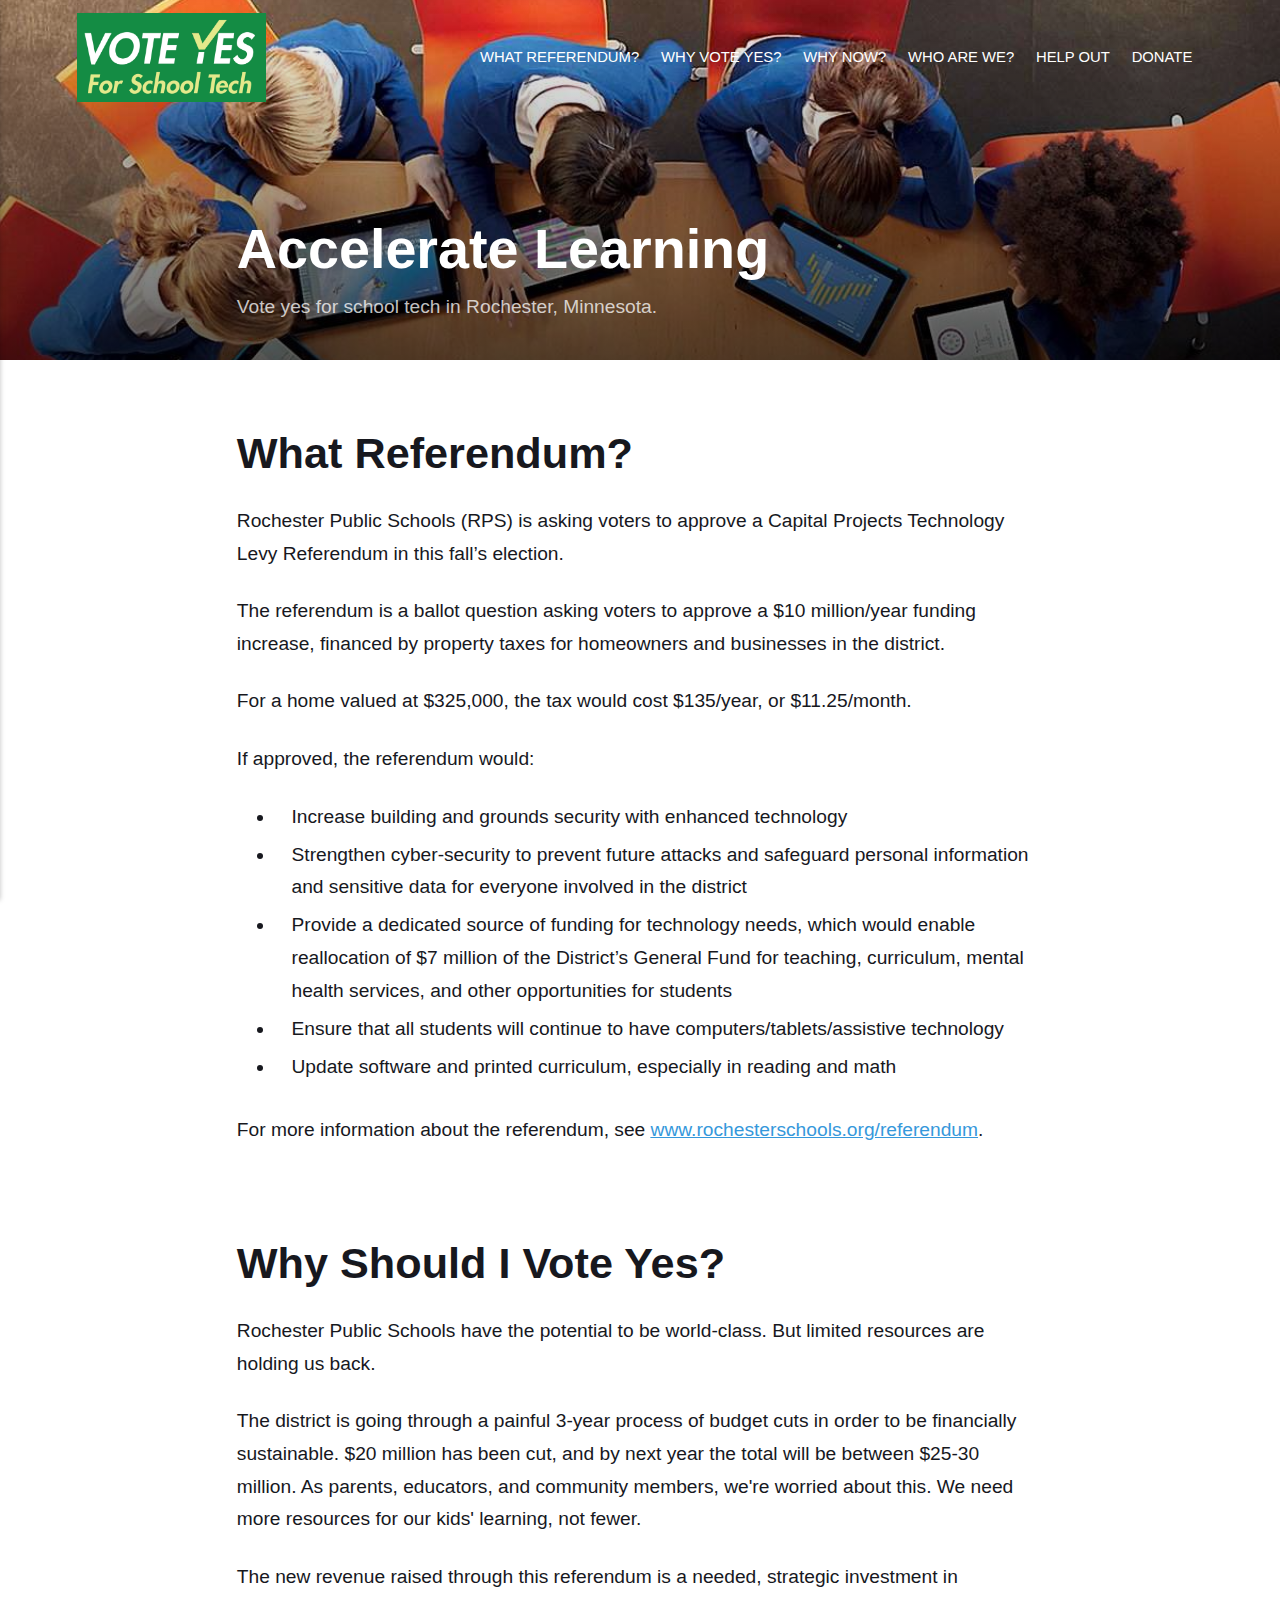
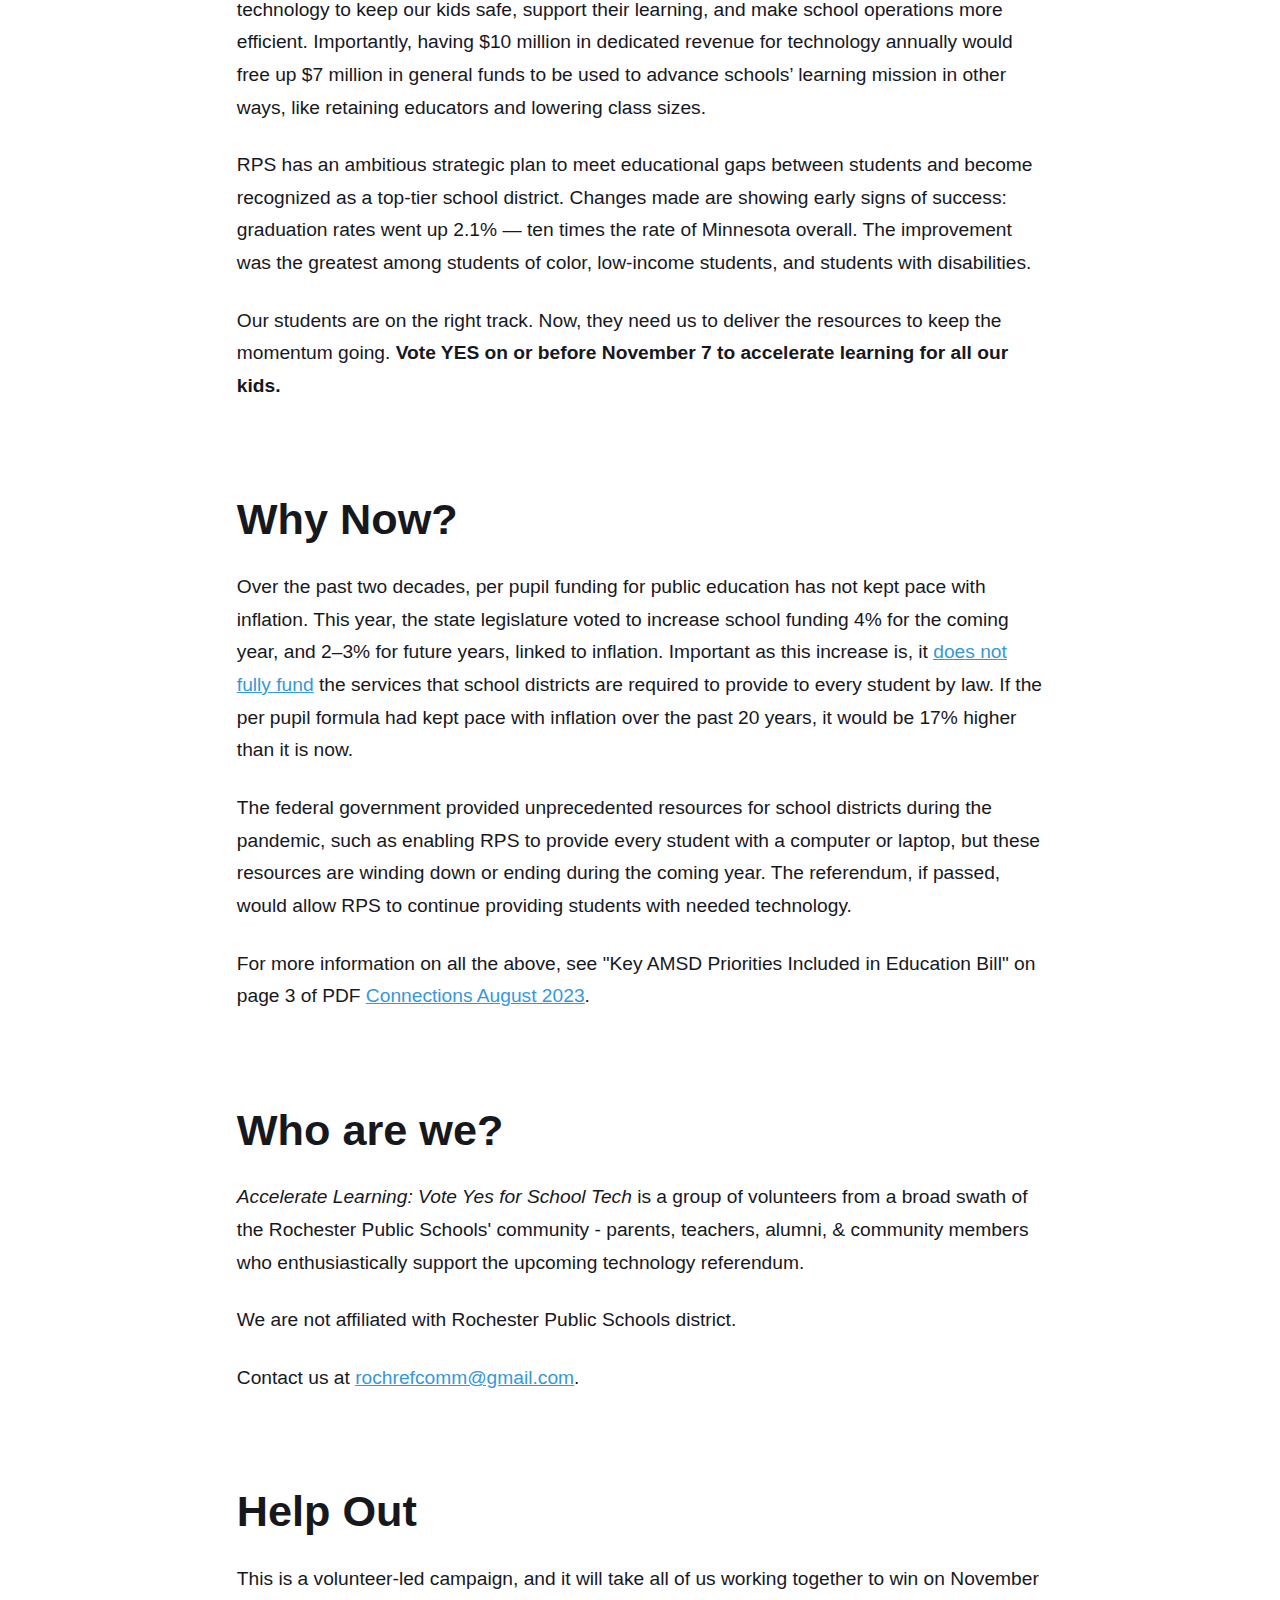
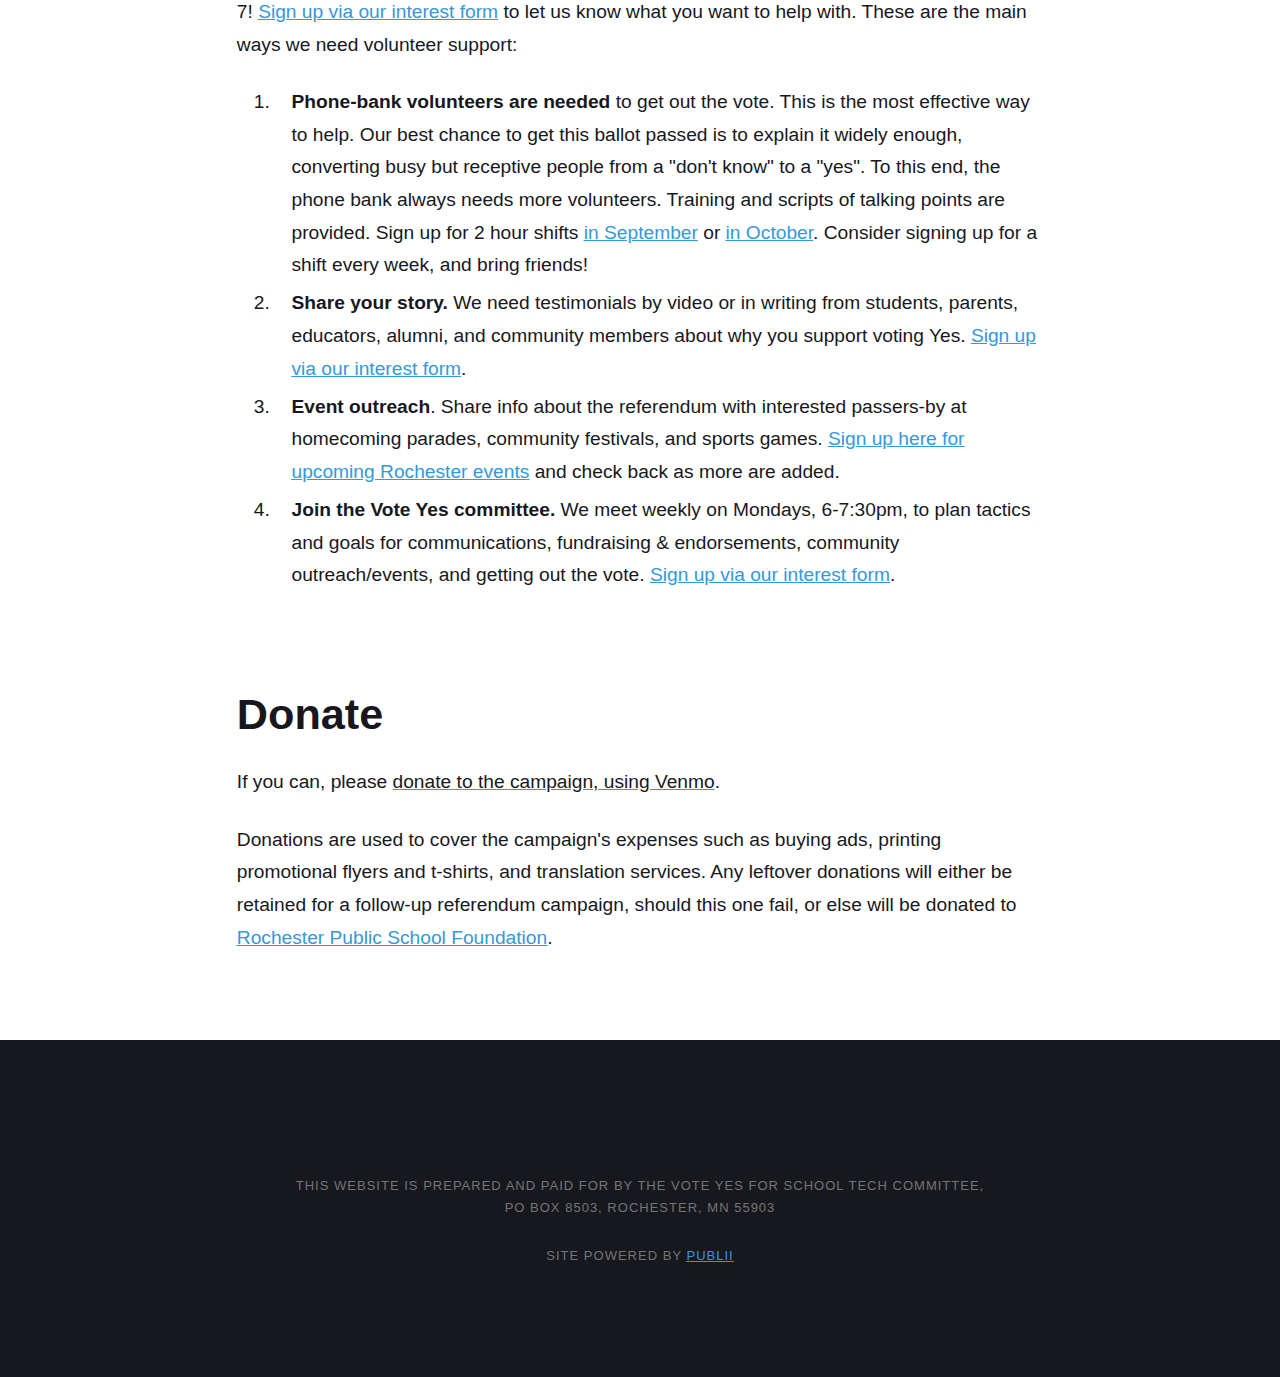
==== commit a72727de: "Updated from Publii" ====
--- a/index.html
+++ b/index.html
@@ -1,6 +1,6 @@
 <!DOCTYPE html><html lang="en-gb"><head><meta charset="utf-8"><meta http-equiv="X-UA-Compatible" content="IE=edge"><meta name="viewport" content="width=device-width,initial-scale=1"><title>Accelerate Learning</title><meta name="generator" content="Publii Open-Source CMS for Static Site"><link rel="canonical" href="https://tartley.github.io/vote-yes-for-school-tech/"><link rel="alternate" type="application/atom+xml" href="https://tartley.github.io/vote-yes-for-school-tech/feed.xml"><link rel="alternate" type="application/json" href="https://tartley.github.io/vote-yes-for-school-tech/feed.json"><meta property="og:title" content="Accelerate Learning"><meta property="og:image" content="https://tartley.github.io/vote-yes-for-school-tech/media/website/Green-Logo.jpg"><meta property="og:image:width" content="2376"><meta property="og:image:height" content="1119"><meta property="og:site_name" content="Accelerate Learning"><meta property="og:description" content=""><meta property="og:url" content="https://tartley.github.io/vote-yes-for-school-tech/"><meta property="og:type" content="website"><link rel="shortcut icon" href="https://tartley.github.io/vote-yes-for-school-tech/media/website/icons8-laptop-office-m-16.png" type="image/png"><link rel="stylesheet" href="https://tartley.github.io/vote-yes-for-school-tech/assets/css/style.css?v=e75a85015d96392944a6db8b30a6069c"><script type="application/ld+json">{"@context":"http://schema.org","@type":"Organization","name":"Accelerate Learning","logo":"https://tartley.github.io/vote-yes-for-school-tech/media/website/Green-Logo.jpg","url":"https://tartley.github.io/vote-yes-for-school-tech/"}</script><noscript><style>img[loading] {
                     opacity: 1;
-                }</style></noscript></head><body><div class="site-container"><header class="top" id="js-header"><a class="logo" href="https://tartley.github.io/vote-yes-for-school-tech/"><img src="https://tartley.github.io/vote-yes-for-school-tech/media/website/Green-Logo.jpg" alt="Accelerate Learning" width="2376" height="1119"></a><nav class="navbar js-navbar"><button class="navbar__toggle js-toggle" aria-label="Menu" aria-haspopup="true" aria-expanded="false"><span class="navbar__toggle-box"><span class="navbar__toggle-inner">Menu</span></span></button><ul class="navbar__menu"><li><a href="https://tartley.github.io/vote-yes-for-school-tech/why-vote-yes.html" target="_self">What referendum?</a></li><li><a href="https://tartley.github.io/vote-yes-for-school-tech/why-should-i-vote-yes.html" target="_self">Why vote yes?</a></li><li><a href="https://tartley.github.io/vote-yes-for-school-tech/why-now.html" target="_self">Why now?</a></li><li><a href="https://tartley.github.io/vote-yes-for-school-tech/who-are-we.html" target="_self">Who are we?</a></li><li><a href="https://tartley.github.io/vote-yes-for-school-tech/help-out.html" target="_self">Help Out</a></li><li><a href="https://tartley.github.io/vote-yes-for-school-tech/donate.html" target="_self">Donate</a></li></ul></nav></header><main><div class="hero"><figure class="hero__image hero__image--overlay"><img src="https://tartley.github.io/vote-yes-for-school-tech/media/website/kids-using-tablets-from-above-bigger.jpg" srcset="https://tartley.github.io/vote-yes-for-school-tech/media/website/responsive/kids-using-tablets-from-above-bigger-xs.jpg 300w, https://tartley.github.io/vote-yes-for-school-tech/media/website/responsive/kids-using-tablets-from-above-bigger-sm.jpg 480w, https://tartley.github.io/vote-yes-for-school-tech/media/website/responsive/kids-using-tablets-from-above-bigger-md.jpg 768w, https://tartley.github.io/vote-yes-for-school-tech/media/website/responsive/kids-using-tablets-from-above-bigger-lg.jpg 1024w, https://tartley.github.io/vote-yes-for-school-tech/media/website/responsive/kids-using-tablets-from-above-bigger-xl.jpg 1360w, https://tartley.github.io/vote-yes-for-school-tech/media/website/responsive/kids-using-tablets-from-above-bigger-2xl.jpg 1600w" sizes="100vw" loading="eager" width="1200" height="600" alt="Four kids use tablets, viewed from above."></figure><header class="hero__content"><div class="wrapper"><h1>Accelerate Learning</h1><p>Vote yes for school tech in Rochester, Minnesota.</p></div></header></div><div class="feed"><article class="feed__item"><header class="wrapper"><h2><a href="https://tartley.github.io/vote-yes-for-school-tech/why-vote-yes.html">What Referendum?</a></h2></header><div class="wrapper"><p><span style="font-weight: 400;">Rochester Public Schools (RPS) is asking voters to approve a Capital Projects Technology Levy Referendum in this fall’s election.</span></p><p><span style="font-weight: 400;">The referendum is a ballot question asking voters to approve a $10 million/year funding increase, financed by property taxes for homeowners and businesses in the district.</span></p><p><span style="font-weight: 400;"></span><span style="font-weight: 400;">For a home valued at $325,000, the tax would cost $135/year, or $11.25/month.</span></p><p><span style="font-weight: 400;">If approved, the referendum would:</span></p><p><span style="font-weight: 400;"></span></p><ul><li style="font-weight: 400;" aria-level="1"><span style="font-weight: 400;">Increase building and grounds security with enhanced technology</span></li><li style="font-weight: 400;" aria-level="1"><span style="font-weight: 400;">Strengthen cyber-security to prevent future attacks and safeguard personal information and sensitive data for everyone involved in the district</span></li><li style="font-weight: 400;" aria-level="1"><span style="font-weight: 400;">Provide a dedicated source of funding for technology needs, which would enable reallocation of $7 million of the District’s General Fund for teaching, curriculum, mental health services, and other opportunities for students</span></li><li style="font-weight: 400;" aria-level="1"><span style="font-weight: 400;">Ensure that all students will continue to have computers/tablets/assistive technology</span></li><li style="font-weight: 400;" aria-level="1"><span style="font-weight: 400;">Update software and printed curriculum, especially in reading and math</span></li></ul><p><span style="font-weight: 400;">For more information about the referendum, see </span><span style="text-decoration: underline; color: #3598db;"><a href="https://www.rochesterschools.org/referendum" style="color: #3598db; text-decoration: underline;">www.rochesterschools.org/referendum</a></span>.</p></div></article><article class="feed__item"><header class="wrapper"><h2><a href="https://tartley.github.io/vote-yes-for-school-tech/why-should-i-vote-yes.html">Why Should I Vote Yes?</a></h2></header><div class="wrapper"><p>Rochester Public Schools have the potential to be world-class. But limited resources are holding us back.</p><p>The district is going through a painful 3-year process of budget cuts in order to be financially sustainable. $20 million has been cut, and by next year the total will be between $25-30 million. As parents, educators, and community members, we're worried about this. We need more resources for our kids' learning, not fewer. </p><p>The new revenue raised through this referendum is a needed, strategic investment in technology to keep our kids safe, support their learning, and make school operations more efficient. Importantly, having $10 million in dedicated revenue for technology annually would free up $7 million in general funds to be used to advance schools’ learning mission in other ways, like retaining educators and lowering class sizes.</p><p>RPS has an ambitious strategic plan to meet educational gaps between students and become recognized as a top-tier school district. Changes made are showing early signs of success: graduation rates went up 2.1% ­— ten times the rate of Minnesota overall. The improvement was the greatest among students of color, low-income students, and students with disabilities.</p><p>Our students are on the right track. Now, they need us to deliver the resources to keep the momentum going. <strong>Vote YES on or before November 7 to accelerate learning for all our kids.</strong></p></div></article><article class="feed__item"><header class="wrapper"><h2><a href="https://tartley.github.io/vote-yes-for-school-tech/why-now.html">Why Now?</a></h2></header><div class="wrapper"><p><span style="font-weight: 400;">Over the past two decades, per pupil funding for public education has not kept pace with inflation. This year, the state legislature voted to increase school funding 4% for the coming year, and 2–3% for future years, linked to inflation. Important as this increase is, it <span style="text-decoration: underline; color: #3598db;"><a href="https://www.youtube.com/watch?v=L8x5UPhxWLE" style="color: #3598db; text-decoration: underline;">does not fully fund</a></span> the services that school districts are required to provide to every student by law.</span><span style="font-weight: 400;"> If the per pupil formula had kept pace with inflation over the past 20 years, it would be 17% higher than it is now.</span></p><p><span style="font-weight: 400;">The federal government provided unprecedented resources for school districts during the pandemic, such as enabling RPS to provide every student with a computer or laptop, but these resources are winding down or ending during the coming year.</span><span style="font-weight: 400;"> </span><span style="font-weight: 400;">The referendum, if passed, would allow RPS to continue providing students with needed technology.</span></p><p>For more information on all the above, s<span style="font-weight: 400;">ee "Key AMSD Priorities Included in Education Bill" on page 3 of PDF <span style="text-decoration: underline; color: #3598db;"><a href="https://www.amsd.org/wp-content/uploads/2023/08/Connections-August-2023.pdf" style="color: #3598db; text-decoration: underline;">Connections August 2023</a></span>.</span></p></div></article><article class="feed__item"><header class="wrapper"><h2><a href="https://tartley.github.io/vote-yes-for-school-tech/who-are-we.html">Who are we?</a></h2></header><div class="wrapper"><p><em>Accelerate Learning: Vote Yes for School Tech</em> is a group of volunteers from a broad swath of the Rochester Public Schools' community - parents, teachers, alumni, &amp; community members who enthusiastically support the upcoming technology referendum.</p><p>We are not affiliated with Rochester Public Schools district.</p><p>Contact us at <span style="text-decoration: underline; color: #3598db;"><a href="mailto:rochrefcomm@gmail.com" style="color: #3598db; text-decoration: underline;">rochrefcomm@gmail.com</a></span>.</p></div></article><article class="feed__item"><header class="wrapper"><h2><a href="https://tartley.github.io/vote-yes-for-school-tech/help-out.html">Help Out</a></h2></header><div class="wrapper"><p>This is a volunteer-led campaign, and it will take all of us working together to win on November 7! <a href="https://docs.google.com/forms/d/e/1FAIpQLSc3TUcRp1nddi9gc-wBmf8awfKGR_wG1TK0gujSx1lK4FE_hQ/viewform?usp=sf_link" rel="noopener noreferrer" target="_blank"><span style="text-decoration: underline; color: #3598db;">Sign up via our interest </span></a><span style="color: #3598db;"><u>form</u></span> to let us know what you want to help with. These are the main ways we need volunteer support:</p><ol><li><strong>Phone-bank volunteers are needed</strong> to get out the vote. This is the most effective way to help. Our best chance to get this ballot passed is to explain it widely enough, converting busy but receptive people from a "don't know" to a "yes". To this end, the phone bank always needs more volunteers. Training and scripts of talking points are provided. Sign up for 2 hour shifts <span style="text-decoration: underline; color: #3598db;"><a href="https://www.signupgenius.com/go/10C0C49A5AB2DA0F5C52-school#/" style="color: #3598db; text-decoration: underline;">in September</a></span> or <span style="text-decoration: underline; color: #3598db;"><a href="https://www.signupgenius.com/go/10C0C49A5AB2DA0F5C52-school1#/" style="color: #3598db; text-decoration: underline;">in October</a></span>. Consider signing up for a shift every week, and bring friends!</li><li><strong>Share your story.</strong> We need testimonials by video or in writing from students, parents, educators, alumni, and community members about why you support voting Yes. <span style="text-decoration: underline; color: #3598db;"><a href="https://docs.google.com/forms/d/e/1FAIpQLSc3TUcRp1nddi9gc-wBmf8awfKGR_wG1TK0gujSx1lK4FE_hQ/viewform?usp=sf_link" target="_blank" rel="noopener noreferrer" style="color: #3598db; text-decoration: underline;">Sign up via our interest form</a></span>.</li><li><strong>Event outreach</strong>. Share info about the referendum with interested passers-by at homecoming parades, community festivals, and sports games. <a href="https://www.signupgenius.com/go/10C0849ADA62CA3FDC34-referendum#/" rel="noopener noreferrer" target="_blank"><span style="text-decoration: underline; color: #3598db;">Sign up here for upcoming Rochester events</span></a> and check back as more are added.</li><li><strong>Join the Vote Yes committee.</strong> We meet weekly on Mondays, 6-7:30pm, to plan tactics and goals for communications, fundraising &amp; endorsements, community outreach/events, and getting out the vote. <a href="https://docs.google.com/forms/d/e/1FAIpQLSc3TUcRp1nddi9gc-wBmf8awfKGR_wG1TK0gujSx1lK4FE_hQ/viewform?usp=sf_link" target="_blank" rel="noopener noreferrer"><span style="text-decoration: underline; color: #3598db;">Sign up via our interest </span></a><span style="color: #3598db;"><u>form</u></span>.</li></ol></div></article><article class="feed__item"><header class="wrapper"><h2><a href="https://tartley.github.io/vote-yes-for-school-tech/donate.html">Donate</a></h2></header><div class="wrapper"><p>If you can, please <span style="text-decoration: underline; color: #3598db;"><a href="https://venmo.com/code?user_id=3886782722606773386&amp;created=1694110234">donate to the campaign, using Venmo</a></span>.</p><p>Donations are used to cover the campaign's expenses such as buying ads, printing promotional flyers and t-shirts, and translation services. Any leftover donations will either be retained for a follow-up referendum campaign, should this one fail, or else will be donated <span style="font-weight: 400;">to <span style="text-decoration: underline; color: #3598db;"><a href="http://www.rpsf.org/" style="color: #3598db; text-decoration: underline;">Rochester Public School Foundation</a></span>.</span></p></div></article></div></main><footer class="footer"><div class="footer__copyright"><p>This website is prepared and paid for by the Vote Yes for School Tech Committee,<br>PO Box 8503, Rochester, MN 55903</p><p>Site powered by <span style="text-decoration: underline; color: #3598db;"><a href="https://getpublii.com" style="color: #3598db; text-decoration: underline;">Publii</a></span></p></div></footer></div><script defer="defer" src="https://tartley.github.io/vote-yes-for-school-tech/assets/js/scripts.min.js?v=f47c11534595205f20935f0db2a62a85"></script><script>window.publiiThemeMenuConfig={mobileMenuMode:'sidebar',animationSpeed:300,submenuWidth: 'auto',doubleClickTime:500,mobileMenuExpandableSubmenus:true,relatedContainerForOverlayMenuSelector:'.top'};</script><script>var images = document.querySelectorAll('img[loading]');
+                }</style></noscript></head><body><div class="site-container"><header class="top" id="js-header"><a class="logo" href="https://tartley.github.io/vote-yes-for-school-tech/"><img src="https://tartley.github.io/vote-yes-for-school-tech/media/website/Green-Logo.jpg" alt="Accelerate Learning" width="2376" height="1119"></a><nav class="navbar js-navbar"><button class="navbar__toggle js-toggle" aria-label="Menu" aria-haspopup="true" aria-expanded="false"><span class="navbar__toggle-box"><span class="navbar__toggle-inner">Menu</span></span></button><ul class="navbar__menu"><li><a href="https://tartley.github.io/vote-yes-for-school-tech/why-vote-yes.html" target="_self">What referendum?</a></li><li><a href="https://tartley.github.io/vote-yes-for-school-tech/why-should-i-vote-yes.html" target="_self">Why vote yes?</a></li><li><a href="https://tartley.github.io/vote-yes-for-school-tech/why-now.html" target="_self">Why now?</a></li><li><a href="https://tartley.github.io/vote-yes-for-school-tech/who-are-we.html" target="_self">Who are we?</a></li><li><a href="https://tartley.github.io/vote-yes-for-school-tech/help-out.html" target="_self">Help Out</a></li><li><a href="https://tartley.github.io/vote-yes-for-school-tech/donate.html" target="_self">Donate</a></li></ul></nav></header><main><div class="hero"><figure class="hero__image hero__image--overlay"><img src="https://tartley.github.io/vote-yes-for-school-tech/media/website/kids-using-tablets-from-above-bigger.jpg" srcset="https://tartley.github.io/vote-yes-for-school-tech/media/website/responsive/kids-using-tablets-from-above-bigger-xs.jpg 300w, https://tartley.github.io/vote-yes-for-school-tech/media/website/responsive/kids-using-tablets-from-above-bigger-sm.jpg 480w, https://tartley.github.io/vote-yes-for-school-tech/media/website/responsive/kids-using-tablets-from-above-bigger-md.jpg 768w, https://tartley.github.io/vote-yes-for-school-tech/media/website/responsive/kids-using-tablets-from-above-bigger-lg.jpg 1024w, https://tartley.github.io/vote-yes-for-school-tech/media/website/responsive/kids-using-tablets-from-above-bigger-xl.jpg 1360w, https://tartley.github.io/vote-yes-for-school-tech/media/website/responsive/kids-using-tablets-from-above-bigger-2xl.jpg 1600w" sizes="100vw" loading="eager" width="1200" height="600" alt="Four kids use tablets, viewed from above."></figure><header class="hero__content"><div class="wrapper"><h1>Accelerate Learning</h1><p>Vote yes for school tech in Rochester, Minnesota.</p></div></header></div><div class="feed"><article class="feed__item"><header class="wrapper"><h2><a href="https://tartley.github.io/vote-yes-for-school-tech/why-vote-yes.html">What Referendum?</a></h2></header><div class="wrapper"><p><span style="font-weight: 400;">Rochester Public Schools (RPS) is asking voters to approve a Capital Projects Technology Levy Referendum in this fall’s election.</span></p><p><span style="font-weight: 400;">The referendum is a ballot question asking voters to approve a $10 million/year funding increase, financed by property taxes for homeowners and businesses in the district.</span></p><p><span style="font-weight: 400;"></span><span style="font-weight: 400;">For a home valued at $325,000, the tax would cost $135/year, or $11.25/month.</span></p><p><span style="font-weight: 400;">If approved, the referendum would:</span></p><p><span style="font-weight: 400;"></span></p><ul><li style="font-weight: 400;" aria-level="1"><span style="font-weight: 400;">Increase building and grounds security with enhanced technology</span></li><li style="font-weight: 400;" aria-level="1"><span style="font-weight: 400;">Strengthen cyber-security to prevent future attacks and safeguard personal information and sensitive data for everyone involved in the district</span></li><li style="font-weight: 400;" aria-level="1"><span style="font-weight: 400;">Provide a dedicated source of funding for technology needs, which would enable reallocation of $7 million of the District’s General Fund for teaching, curriculum, mental health services, and other opportunities for students</span></li><li style="font-weight: 400;" aria-level="1"><span style="font-weight: 400;">Ensure that all students will continue to have computers/tablets/assistive technology</span></li><li style="font-weight: 400;" aria-level="1"><span style="font-weight: 400;">Update software and printed curriculum, especially in reading and math</span></li></ul><p><span style="font-weight: 400;">For more information about the referendum, see </span><span style="text-decoration: underline; color: #3598db;"><a href="https://www.rochesterschools.org/referendum" style="color: #3598db; text-decoration: underline;">www.rochesterschools.org/referendum</a></span>.</p></div></article><article class="feed__item"><header class="wrapper"><h2><a href="https://tartley.github.io/vote-yes-for-school-tech/why-should-i-vote-yes.html">Why Should I Vote Yes?</a></h2></header><div class="wrapper"><p>Rochester Public Schools have the potential to be world-class. But limited resources are holding us back.</p><p>The district is going through a painful 3-year process of budget cuts in order to be financially sustainable. $20 million has been cut, and by next year the total will be between $25-30 million. As parents, educators, and community members, we're worried about this. We need more resources for our kids' learning, not fewer. </p><p>The new revenue raised through this referendum is a needed, strategic investment in technology to keep our kids safe, support their learning, and make school operations more efficient. Importantly, having $10 million in dedicated revenue for technology annually would free up $7 million in general funds to be used to advance schools’ learning mission in other ways, like retaining educators and lowering class sizes.</p><p>RPS has an ambitious strategic plan to meet educational gaps between students and become recognized as a top-tier school district. Changes made are showing early signs of success: graduation rates went up 2.1% ­— ten times the rate of Minnesota overall. The improvement was the greatest among students of color, low-income students, and students with disabilities.</p><p>Our students are on the right track. Now, they need us to deliver the resources to keep the momentum going. <strong>Vote YES on or before November 7 to accelerate learning for all our kids.</strong></p></div></article><article class="feed__item"><header class="wrapper"><h2><a href="https://tartley.github.io/vote-yes-for-school-tech/why-now.html">Why Now?</a></h2></header><div class="wrapper"><p><span style="font-weight: 400;">Over the past two decades, per pupil funding for public education has not kept pace with inflation. This year, the state legislature voted to increase school funding 4% for the coming year, and 2–3% for future years, linked to inflation. Important as this increase is, it <span style="text-decoration: underline; color: #3598db;"><a href="https://www.youtube.com/watch?v=L8x5UPhxWLE" style="color: #3598db; text-decoration: underline;">does not fully fund</a></span> the services that school districts are required to provide to every student by law.</span><span style="font-weight: 400;"> If the per pupil formula had kept pace with inflation over the past 20 years, it would be 17% higher than it is now.</span></p><p><span style="font-weight: 400;">The federal government provided unprecedented resources for school districts during the pandemic, such as enabling RPS to provide every student with a computer or laptop, but these resources are winding down or ending during the coming year.</span><span style="font-weight: 400;"> </span><span style="font-weight: 400;">The referendum, if passed, would allow RPS to continue providing students with needed technology.</span></p><p>For more information on all the above, s<span style="font-weight: 400;">ee "Key AMSD Priorities Included in Education Bill" on page 3 of PDF <span style="text-decoration: underline; color: #3598db;"><a href="https://www.amsd.org/wp-content/uploads/2023/08/Connections-August-2023.pdf" style="color: #3598db; text-decoration: underline;">Connections August 2023</a></span>.</span></p></div></article><article class="feed__item"><header class="wrapper"><h2><a href="https://tartley.github.io/vote-yes-for-school-tech/who-are-we.html">Who are we?</a></h2></header><div class="wrapper"><p><em>Accelerate Learning: Vote Yes for School Tech</em> is a group of volunteers from a broad swath of the Rochester Public Schools' community - parents, teachers, alumni, &amp; community members who enthusiastically support the upcoming technology referendum.</p><p>We are not affiliated with Rochester Public Schools district.</p><p>Contact us at <span style="text-decoration: underline; color: #3598db;"><a href="mailto:rochrefcomm@gmail.com" style="color: #3598db; text-decoration: underline;">rochrefcomm@gmail.com</a></span>.</p></div></article><article class="feed__item"><header class="wrapper"><h2><a href="https://tartley.github.io/vote-yes-for-school-tech/help-out.html">Help Out</a></h2></header><div class="wrapper"><p>This is a volunteer-led campaign, and it will take all of us working together to win on November 7! <span style="text-decoration: underline; color: #3598db;"><a href="https://docs.google.com/forms/d/e/1FAIpQLSc3TUcRp1nddi9gc-wBmf8awfKGR_wG1TK0gujSx1lK4FE_hQ/viewform?usp=sf_link" rel="noopener noreferrer" target="_blank" style="color: #3598db; text-decoration: underline;"><span>Sign up via our interest form</span></a></span> to let us know what you want to help with. These are the main ways we need volunteer support:</p><ol><li><strong>Phone-bank volunteers are needed</strong> to get out the vote. This is the most effective way to help. Our best chance to get this ballot passed is to explain it widely enough, converting busy but receptive people from a "don't know" to a "yes". To this end, the phone bank always needs more volunteers. Training and scripts of talking points are provided. Sign up for 2 hour shifts <span style="text-decoration: underline; color: #3598db;"><span><a href="https://www.signupgenius.com/go/10C0C49A5AB2DA0F5C52-school#/" style="color: #3598db; text-decoration: underline;">in September</a></span></span> or <span style="text-decoration: underline; color: #3598db;"><span><a href="https://www.signupgenius.com/go/10C0C49A5AB2DA0F5C52-school1#/" style="color: #3598db; text-decoration: underline;">in October</a></span></span>. Consider signing up for a shift every week, and bring friends!</li><li><strong>Share your story.</strong> We need testimonials by video or in writing from students, parents, educators, alumni, and community members about why you support voting Yes. <span style="text-decoration: underline; color: #3598db;"><span><a href="https://docs.google.com/forms/d/e/1FAIpQLSc3TUcRp1nddi9gc-wBmf8awfKGR_wG1TK0gujSx1lK4FE_hQ/viewform?usp=sf_link" target="_blank" rel="noopener noreferrer" style="color: #3598db; text-decoration: underline;">Sign up via our interest form</a></span></span>.</li><li><strong>Event outreach</strong>. Share info about the referendum with interested passers-by at homecoming parades, community festivals, and sports games. <span style="text-decoration: underline; color: #3598db;"><a href="https://www.signupgenius.com/go/10C0849ADA62CA3FDC34-referendum#/" rel="noopener noreferrer" target="_blank" style="color: #3598db; text-decoration: underline;"><span>Sign up here for upcoming Rochester events</span></a></span> and check back as more are added.</li><li><strong>Join the Vote Yes committee.</strong> We meet weekly on Mondays, 6-7:30pm, to plan tactics and goals for communications, fundraising &amp; endorsements, community outreach/events, and getting out the vote. <span style="text-decoration: underline; color: #3598db;"><a href="https://docs.google.com/forms/d/e/1FAIpQLSc3TUcRp1nddi9gc-wBmf8awfKGR_wG1TK0gujSx1lK4FE_hQ/viewform?usp=sf_link" target="_blank" rel="noopener noreferrer" style="color: #3598db; text-decoration: underline;"><span>Sign up via our interest form</span></a></span>.</li></ol></div></article><article class="feed__item"><header class="wrapper"><h2><a href="https://tartley.github.io/vote-yes-for-school-tech/donate.html">Donate</a></h2></header><div class="wrapper"><p>If you can, please <span style="text-decoration: underline; color: #3598db;"><a href="https://venmo.com/code?user_id=3886782722606773386&amp;created=1694110234">donate to the campaign, using Venmo</a></span>.</p><p>Donations are used to cover the campaign's expenses such as buying ads, printing promotional flyers and t-shirts, and translation services. Any leftover donations will either be retained for a follow-up referendum campaign, should this one fail, or else will be donated <span style="font-weight: 400;">to <span style="text-decoration: underline; color: #3598db;"><a href="http://www.rpsf.org/" style="color: #3598db; text-decoration: underline;">Rochester Public School Foundation</a></span>.</span></p></div></article></div></main><footer class="footer"><div class="footer__copyright"><p>This website is prepared and paid for by the Vote Yes for School Tech Committee,<br>PO Box 8503, Rochester, MN 55903</p><p>Site powered by <span style="text-decoration: underline; color: #3598db;"><a href="https://getpublii.com" style="color: #3598db; text-decoration: underline;">Publii</a></span></p></div></footer></div><script defer="defer" src="https://tartley.github.io/vote-yes-for-school-tech/assets/js/scripts.min.js?v=f47c11534595205f20935f0db2a62a85"></script><script>window.publiiThemeMenuConfig={mobileMenuMode:'sidebar',animationSpeed:300,submenuWidth: 'auto',doubleClickTime:500,mobileMenuExpandableSubmenus:true,relatedContainerForOverlayMenuSelector:'.top'};</script><script>var images = document.querySelectorAll('img[loading]');
         for (var i = 0; i < images.length; i++) {
             if (images[i].complete) {
                 images[i].classList.add('is-loaded');
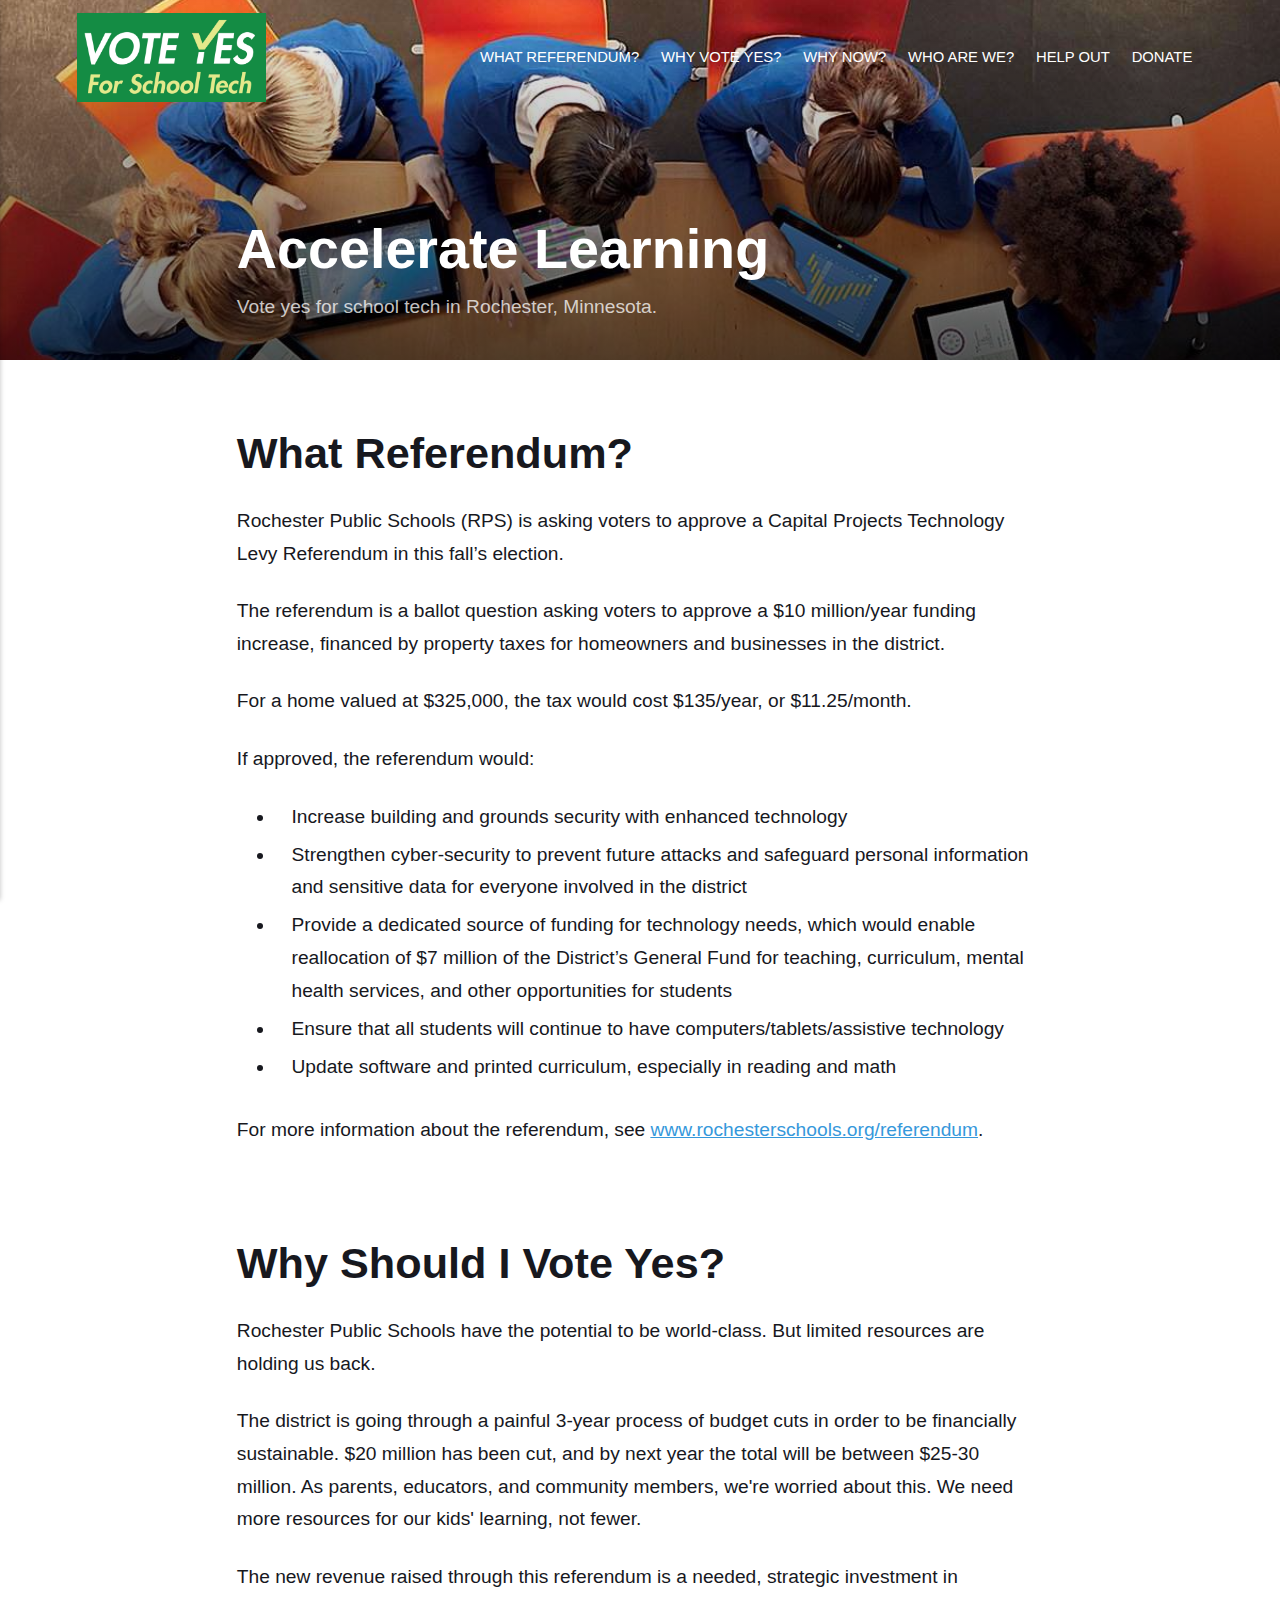
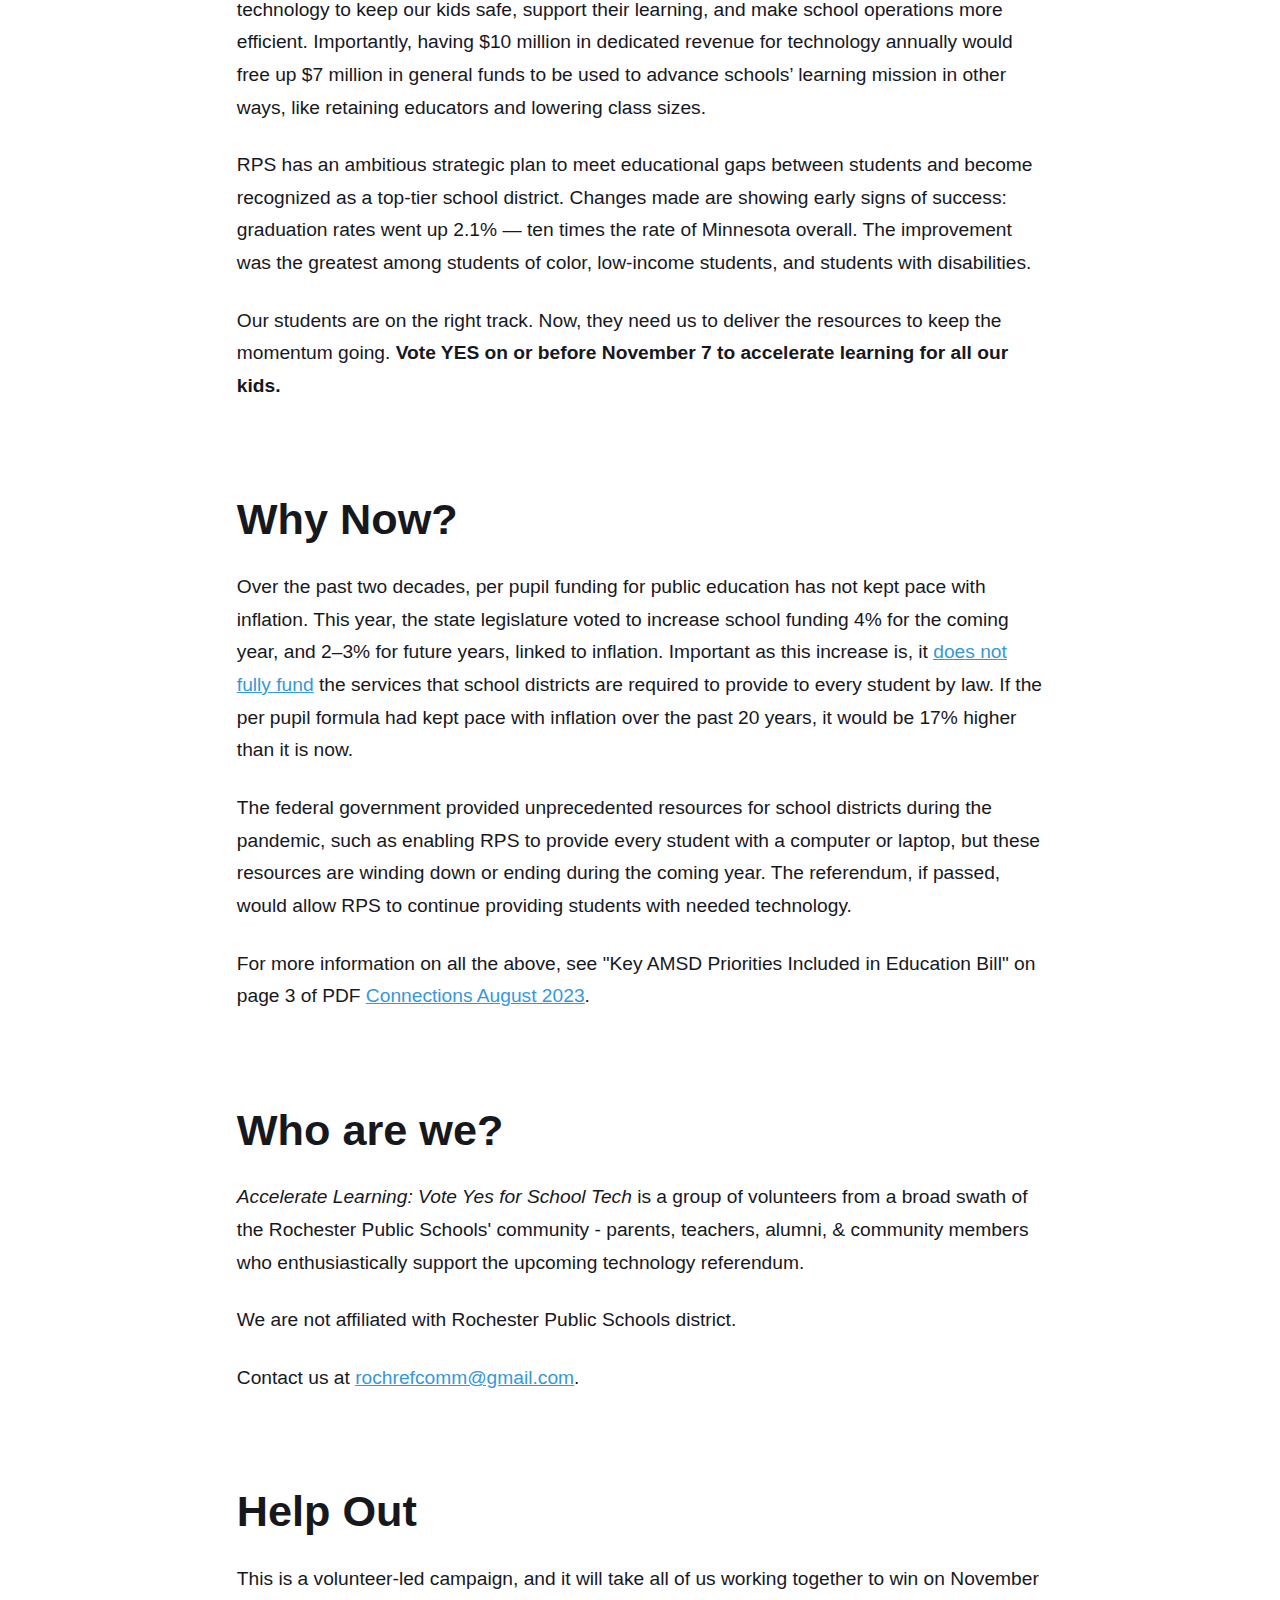
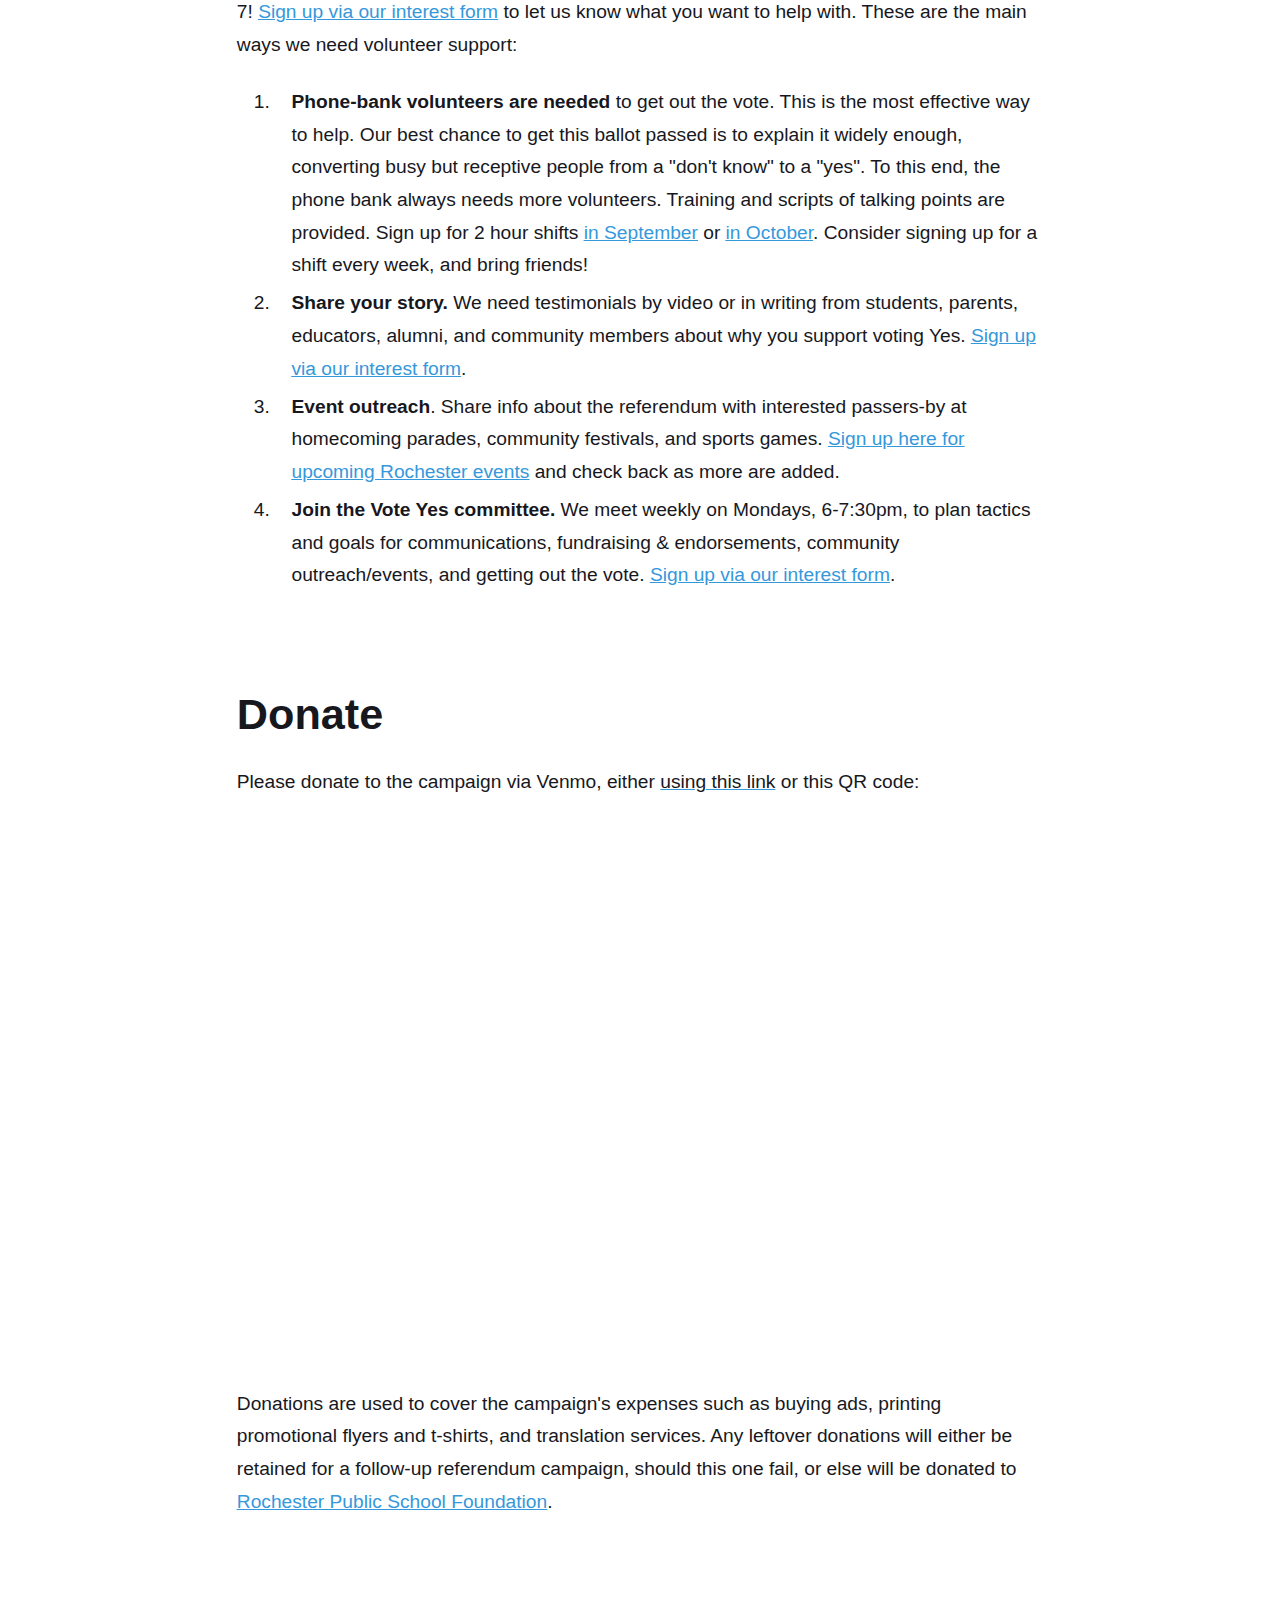
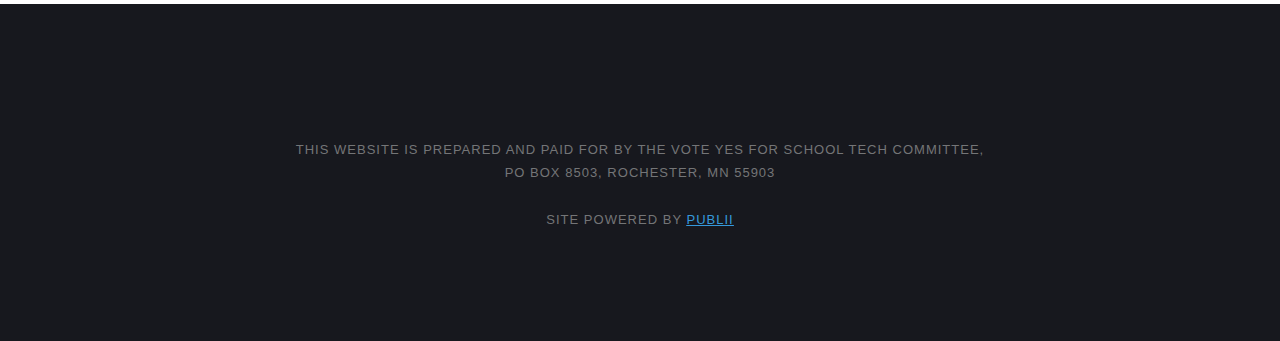
==== commit e6153f3a: "Updated from Publii" ====
--- a/index.html
+++ b/index.html
@@ -1,6 +1,6 @@
 <!DOCTYPE html><html lang="en-gb"><head><meta charset="utf-8"><meta http-equiv="X-UA-Compatible" content="IE=edge"><meta name="viewport" content="width=device-width,initial-scale=1"><title>Accelerate Learning</title><meta name="generator" content="Publii Open-Source CMS for Static Site"><link rel="canonical" href="https://tartley.github.io/vote-yes-for-school-tech/"><link rel="alternate" type="application/atom+xml" href="https://tartley.github.io/vote-yes-for-school-tech/feed.xml"><link rel="alternate" type="application/json" href="https://tartley.github.io/vote-yes-for-school-tech/feed.json"><meta property="og:title" content="Accelerate Learning"><meta property="og:image" content="https://tartley.github.io/vote-yes-for-school-tech/media/website/Green-Logo.jpg"><meta property="og:image:width" content="2376"><meta property="og:image:height" content="1119"><meta property="og:site_name" content="Accelerate Learning"><meta property="og:description" content=""><meta property="og:url" content="https://tartley.github.io/vote-yes-for-school-tech/"><meta property="og:type" content="website"><link rel="shortcut icon" href="https://tartley.github.io/vote-yes-for-school-tech/media/website/icons8-laptop-office-m-16.png" type="image/png"><link rel="stylesheet" href="https://tartley.github.io/vote-yes-for-school-tech/assets/css/style.css?v=e75a85015d96392944a6db8b30a6069c"><script type="application/ld+json">{"@context":"http://schema.org","@type":"Organization","name":"Accelerate Learning","logo":"https://tartley.github.io/vote-yes-for-school-tech/media/website/Green-Logo.jpg","url":"https://tartley.github.io/vote-yes-for-school-tech/"}</script><noscript><style>img[loading] {
                     opacity: 1;
-                }</style></noscript></head><body><div class="site-container"><header class="top" id="js-header"><a class="logo" href="https://tartley.github.io/vote-yes-for-school-tech/"><img src="https://tartley.github.io/vote-yes-for-school-tech/media/website/Green-Logo.jpg" alt="Accelerate Learning" width="2376" height="1119"></a><nav class="navbar js-navbar"><button class="navbar__toggle js-toggle" aria-label="Menu" aria-haspopup="true" aria-expanded="false"><span class="navbar__toggle-box"><span class="navbar__toggle-inner">Menu</span></span></button><ul class="navbar__menu"><li><a href="https://tartley.github.io/vote-yes-for-school-tech/why-vote-yes.html" target="_self">What referendum?</a></li><li><a href="https://tartley.github.io/vote-yes-for-school-tech/why-should-i-vote-yes.html" target="_self">Why vote yes?</a></li><li><a href="https://tartley.github.io/vote-yes-for-school-tech/why-now.html" target="_self">Why now?</a></li><li><a href="https://tartley.github.io/vote-yes-for-school-tech/who-are-we.html" target="_self">Who are we?</a></li><li><a href="https://tartley.github.io/vote-yes-for-school-tech/help-out.html" target="_self">Help Out</a></li><li><a href="https://tartley.github.io/vote-yes-for-school-tech/donate.html" target="_self">Donate</a></li></ul></nav></header><main><div class="hero"><figure class="hero__image hero__image--overlay"><img src="https://tartley.github.io/vote-yes-for-school-tech/media/website/kids-using-tablets-from-above-bigger.jpg" srcset="https://tartley.github.io/vote-yes-for-school-tech/media/website/responsive/kids-using-tablets-from-above-bigger-xs.jpg 300w, https://tartley.github.io/vote-yes-for-school-tech/media/website/responsive/kids-using-tablets-from-above-bigger-sm.jpg 480w, https://tartley.github.io/vote-yes-for-school-tech/media/website/responsive/kids-using-tablets-from-above-bigger-md.jpg 768w, https://tartley.github.io/vote-yes-for-school-tech/media/website/responsive/kids-using-tablets-from-above-bigger-lg.jpg 1024w, https://tartley.github.io/vote-yes-for-school-tech/media/website/responsive/kids-using-tablets-from-above-bigger-xl.jpg 1360w, https://tartley.github.io/vote-yes-for-school-tech/media/website/responsive/kids-using-tablets-from-above-bigger-2xl.jpg 1600w" sizes="100vw" loading="eager" width="1200" height="600" alt="Four kids use tablets, viewed from above."></figure><header class="hero__content"><div class="wrapper"><h1>Accelerate Learning</h1><p>Vote yes for school tech in Rochester, Minnesota.</p></div></header></div><div class="feed"><article class="feed__item"><header class="wrapper"><h2><a href="https://tartley.github.io/vote-yes-for-school-tech/why-vote-yes.html">What Referendum?</a></h2></header><div class="wrapper"><p><span style="font-weight: 400;">Rochester Public Schools (RPS) is asking voters to approve a Capital Projects Technology Levy Referendum in this fall’s election.</span></p><p><span style="font-weight: 400;">The referendum is a ballot question asking voters to approve a $10 million/year funding increase, financed by property taxes for homeowners and businesses in the district.</span></p><p><span style="font-weight: 400;"></span><span style="font-weight: 400;">For a home valued at $325,000, the tax would cost $135/year, or $11.25/month.</span></p><p><span style="font-weight: 400;">If approved, the referendum would:</span></p><p><span style="font-weight: 400;"></span></p><ul><li style="font-weight: 400;" aria-level="1"><span style="font-weight: 400;">Increase building and grounds security with enhanced technology</span></li><li style="font-weight: 400;" aria-level="1"><span style="font-weight: 400;">Strengthen cyber-security to prevent future attacks and safeguard personal information and sensitive data for everyone involved in the district</span></li><li style="font-weight: 400;" aria-level="1"><span style="font-weight: 400;">Provide a dedicated source of funding for technology needs, which would enable reallocation of $7 million of the District’s General Fund for teaching, curriculum, mental health services, and other opportunities for students</span></li><li style="font-weight: 400;" aria-level="1"><span style="font-weight: 400;">Ensure that all students will continue to have computers/tablets/assistive technology</span></li><li style="font-weight: 400;" aria-level="1"><span style="font-weight: 400;">Update software and printed curriculum, especially in reading and math</span></li></ul><p><span style="font-weight: 400;">For more information about the referendum, see </span><span style="text-decoration: underline; color: #3598db;"><a href="https://www.rochesterschools.org/referendum" style="color: #3598db; text-decoration: underline;">www.rochesterschools.org/referendum</a></span>.</p></div></article><article class="feed__item"><header class="wrapper"><h2><a href="https://tartley.github.io/vote-yes-for-school-tech/why-should-i-vote-yes.html">Why Should I Vote Yes?</a></h2></header><div class="wrapper"><p>Rochester Public Schools have the potential to be world-class. But limited resources are holding us back.</p><p>The district is going through a painful 3-year process of budget cuts in order to be financially sustainable. $20 million has been cut, and by next year the total will be between $25-30 million. As parents, educators, and community members, we're worried about this. We need more resources for our kids' learning, not fewer. </p><p>The new revenue raised through this referendum is a needed, strategic investment in technology to keep our kids safe, support their learning, and make school operations more efficient. Importantly, having $10 million in dedicated revenue for technology annually would free up $7 million in general funds to be used to advance schools’ learning mission in other ways, like retaining educators and lowering class sizes.</p><p>RPS has an ambitious strategic plan to meet educational gaps between students and become recognized as a top-tier school district. Changes made are showing early signs of success: graduation rates went up 2.1% ­— ten times the rate of Minnesota overall. The improvement was the greatest among students of color, low-income students, and students with disabilities.</p><p>Our students are on the right track. Now, they need us to deliver the resources to keep the momentum going. <strong>Vote YES on or before November 7 to accelerate learning for all our kids.</strong></p></div></article><article class="feed__item"><header class="wrapper"><h2><a href="https://tartley.github.io/vote-yes-for-school-tech/why-now.html">Why Now?</a></h2></header><div class="wrapper"><p><span style="font-weight: 400;">Over the past two decades, per pupil funding for public education has not kept pace with inflation. This year, the state legislature voted to increase school funding 4% for the coming year, and 2–3% for future years, linked to inflation. Important as this increase is, it <span style="text-decoration: underline; color: #3598db;"><a href="https://www.youtube.com/watch?v=L8x5UPhxWLE" style="color: #3598db; text-decoration: underline;">does not fully fund</a></span> the services that school districts are required to provide to every student by law.</span><span style="font-weight: 400;"> If the per pupil formula had kept pace with inflation over the past 20 years, it would be 17% higher than it is now.</span></p><p><span style="font-weight: 400;">The federal government provided unprecedented resources for school districts during the pandemic, such as enabling RPS to provide every student with a computer or laptop, but these resources are winding down or ending during the coming year.</span><span style="font-weight: 400;"> </span><span style="font-weight: 400;">The referendum, if passed, would allow RPS to continue providing students with needed technology.</span></p><p>For more information on all the above, s<span style="font-weight: 400;">ee "Key AMSD Priorities Included in Education Bill" on page 3 of PDF <span style="text-decoration: underline; color: #3598db;"><a href="https://www.amsd.org/wp-content/uploads/2023/08/Connections-August-2023.pdf" style="color: #3598db; text-decoration: underline;">Connections August 2023</a></span>.</span></p></div></article><article class="feed__item"><header class="wrapper"><h2><a href="https://tartley.github.io/vote-yes-for-school-tech/who-are-we.html">Who are we?</a></h2></header><div class="wrapper"><p><em>Accelerate Learning: Vote Yes for School Tech</em> is a group of volunteers from a broad swath of the Rochester Public Schools' community - parents, teachers, alumni, &amp; community members who enthusiastically support the upcoming technology referendum.</p><p>We are not affiliated with Rochester Public Schools district.</p><p>Contact us at <span style="text-decoration: underline; color: #3598db;"><a href="mailto:rochrefcomm@gmail.com" style="color: #3598db; text-decoration: underline;">rochrefcomm@gmail.com</a></span>.</p></div></article><article class="feed__item"><header class="wrapper"><h2><a href="https://tartley.github.io/vote-yes-for-school-tech/help-out.html">Help Out</a></h2></header><div class="wrapper"><p>This is a volunteer-led campaign, and it will take all of us working together to win on November 7! <span style="text-decoration: underline; color: #3598db;"><a href="https://docs.google.com/forms/d/e/1FAIpQLSc3TUcRp1nddi9gc-wBmf8awfKGR_wG1TK0gujSx1lK4FE_hQ/viewform?usp=sf_link" rel="noopener noreferrer" target="_blank" style="color: #3598db; text-decoration: underline;"><span>Sign up via our interest form</span></a></span> to let us know what you want to help with. These are the main ways we need volunteer support:</p><ol><li><strong>Phone-bank volunteers are needed</strong> to get out the vote. This is the most effective way to help. Our best chance to get this ballot passed is to explain it widely enough, converting busy but receptive people from a "don't know" to a "yes". To this end, the phone bank always needs more volunteers. Training and scripts of talking points are provided. Sign up for 2 hour shifts <span style="text-decoration: underline; color: #3598db;"><span><a href="https://www.signupgenius.com/go/10C0C49A5AB2DA0F5C52-school#/" style="color: #3598db; text-decoration: underline;">in September</a></span></span> or <span style="text-decoration: underline; color: #3598db;"><span><a href="https://www.signupgenius.com/go/10C0C49A5AB2DA0F5C52-school1#/" style="color: #3598db; text-decoration: underline;">in October</a></span></span>. Consider signing up for a shift every week, and bring friends!</li><li><strong>Share your story.</strong> We need testimonials by video or in writing from students, parents, educators, alumni, and community members about why you support voting Yes. <span style="text-decoration: underline; color: #3598db;"><span><a href="https://docs.google.com/forms/d/e/1FAIpQLSc3TUcRp1nddi9gc-wBmf8awfKGR_wG1TK0gujSx1lK4FE_hQ/viewform?usp=sf_link" target="_blank" rel="noopener noreferrer" style="color: #3598db; text-decoration: underline;">Sign up via our interest form</a></span></span>.</li><li><strong>Event outreach</strong>. Share info about the referendum with interested passers-by at homecoming parades, community festivals, and sports games. <span style="text-decoration: underline; color: #3598db;"><a href="https://www.signupgenius.com/go/10C0849ADA62CA3FDC34-referendum#/" rel="noopener noreferrer" target="_blank" style="color: #3598db; text-decoration: underline;"><span>Sign up here for upcoming Rochester events</span></a></span> and check back as more are added.</li><li><strong>Join the Vote Yes committee.</strong> We meet weekly on Mondays, 6-7:30pm, to plan tactics and goals for communications, fundraising &amp; endorsements, community outreach/events, and getting out the vote. <span style="text-decoration: underline; color: #3598db;"><a href="https://docs.google.com/forms/d/e/1FAIpQLSc3TUcRp1nddi9gc-wBmf8awfKGR_wG1TK0gujSx1lK4FE_hQ/viewform?usp=sf_link" target="_blank" rel="noopener noreferrer" style="color: #3598db; text-decoration: underline;"><span>Sign up via our interest form</span></a></span>.</li></ol></div></article><article class="feed__item"><header class="wrapper"><h2><a href="https://tartley.github.io/vote-yes-for-school-tech/donate.html">Donate</a></h2></header><div class="wrapper"><p>If you can, please <span style="text-decoration: underline; color: #3598db;"><a href="https://venmo.com/code?user_id=3886782722606773386&amp;created=1694110234">donate to the campaign, using Venmo</a></span>.</p><p>Donations are used to cover the campaign's expenses such as buying ads, printing promotional flyers and t-shirts, and translation services. Any leftover donations will either be retained for a follow-up referendum campaign, should this one fail, or else will be donated <span style="font-weight: 400;">to <span style="text-decoration: underline; color: #3598db;"><a href="http://www.rpsf.org/" style="color: #3598db; text-decoration: underline;">Rochester Public School Foundation</a></span>.</span></p></div></article></div></main><footer class="footer"><div class="footer__copyright"><p>This website is prepared and paid for by the Vote Yes for School Tech Committee,<br>PO Box 8503, Rochester, MN 55903</p><p>Site powered by <span style="text-decoration: underline; color: #3598db;"><a href="https://getpublii.com" style="color: #3598db; text-decoration: underline;">Publii</a></span></p></div></footer></div><script defer="defer" src="https://tartley.github.io/vote-yes-for-school-tech/assets/js/scripts.min.js?v=f47c11534595205f20935f0db2a62a85"></script><script>window.publiiThemeMenuConfig={mobileMenuMode:'sidebar',animationSpeed:300,submenuWidth: 'auto',doubleClickTime:500,mobileMenuExpandableSubmenus:true,relatedContainerForOverlayMenuSelector:'.top'};</script><script>var images = document.querySelectorAll('img[loading]');
+                }</style></noscript></head><body><div class="site-container"><header class="top" id="js-header"><a class="logo" href="https://tartley.github.io/vote-yes-for-school-tech/"><img src="https://tartley.github.io/vote-yes-for-school-tech/media/website/Green-Logo.jpg" alt="Accelerate Learning" width="2376" height="1119"></a><nav class="navbar js-navbar"><button class="navbar__toggle js-toggle" aria-label="Menu" aria-haspopup="true" aria-expanded="false"><span class="navbar__toggle-box"><span class="navbar__toggle-inner">Menu</span></span></button><ul class="navbar__menu"><li><a href="https://tartley.github.io/vote-yes-for-school-tech/why-vote-yes.html" target="_self">What referendum?</a></li><li><a href="https://tartley.github.io/vote-yes-for-school-tech/why-should-i-vote-yes.html" target="_self">Why vote yes?</a></li><li><a href="https://tartley.github.io/vote-yes-for-school-tech/why-now.html" target="_self">Why now?</a></li><li><a href="https://tartley.github.io/vote-yes-for-school-tech/who-are-we.html" target="_self">Who are we?</a></li><li><a href="https://tartley.github.io/vote-yes-for-school-tech/help-out.html" target="_self">Help Out</a></li><li><a href="https://tartley.github.io/vote-yes-for-school-tech/donate.html" target="_self">Donate</a></li></ul></nav></header><main><div class="hero"><figure class="hero__image hero__image--overlay"><img src="https://tartley.github.io/vote-yes-for-school-tech/media/website/kids-using-tablets-from-above-bigger.jpg" srcset="https://tartley.github.io/vote-yes-for-school-tech/media/website/responsive/kids-using-tablets-from-above-bigger-xs.jpg 300w, https://tartley.github.io/vote-yes-for-school-tech/media/website/responsive/kids-using-tablets-from-above-bigger-sm.jpg 480w, https://tartley.github.io/vote-yes-for-school-tech/media/website/responsive/kids-using-tablets-from-above-bigger-md.jpg 768w, https://tartley.github.io/vote-yes-for-school-tech/media/website/responsive/kids-using-tablets-from-above-bigger-lg.jpg 1024w, https://tartley.github.io/vote-yes-for-school-tech/media/website/responsive/kids-using-tablets-from-above-bigger-xl.jpg 1360w, https://tartley.github.io/vote-yes-for-school-tech/media/website/responsive/kids-using-tablets-from-above-bigger-2xl.jpg 1600w" sizes="100vw" loading="eager" width="1200" height="600" alt="Four kids use tablets, viewed from above."></figure><header class="hero__content"><div class="wrapper"><h1>Accelerate Learning</h1><p>Vote yes for school tech in Rochester, Minnesota.</p></div></header></div><div class="feed"><article class="feed__item"><header class="wrapper"><h2><a href="https://tartley.github.io/vote-yes-for-school-tech/why-vote-yes.html">What Referendum?</a></h2></header><div class="wrapper"><p><span style="font-weight: 400;">Rochester Public Schools (RPS) is asking voters to approve a Capital Projects Technology Levy Referendum in this fall’s election.</span></p><p><span style="font-weight: 400;">The referendum is a ballot question asking voters to approve a $10 million/year funding increase, financed by property taxes for homeowners and businesses in the district.</span></p><p><span style="font-weight: 400;"></span><span style="font-weight: 400;">For a home valued at $325,000, the tax would cost $135/year, or $11.25/month.</span></p><p><span style="font-weight: 400;">If approved, the referendum would:</span></p><p><span style="font-weight: 400;"></span></p><ul><li style="font-weight: 400;" aria-level="1"><span style="font-weight: 400;">Increase building and grounds security with enhanced technology</span></li><li style="font-weight: 400;" aria-level="1"><span style="font-weight: 400;">Strengthen cyber-security to prevent future attacks and safeguard personal information and sensitive data for everyone involved in the district</span></li><li style="font-weight: 400;" aria-level="1"><span style="font-weight: 400;">Provide a dedicated source of funding for technology needs, which would enable reallocation of $7 million of the District’s General Fund for teaching, curriculum, mental health services, and other opportunities for students</span></li><li style="font-weight: 400;" aria-level="1"><span style="font-weight: 400;">Ensure that all students will continue to have computers/tablets/assistive technology</span></li><li style="font-weight: 400;" aria-level="1"><span style="font-weight: 400;">Update software and printed curriculum, especially in reading and math</span></li></ul><p><span style="font-weight: 400;">For more information about the referendum, see </span><span style="text-decoration: underline; color: #3598db;"><a href="https://www.rochesterschools.org/referendum" style="color: #3598db; text-decoration: underline;">www.rochesterschools.org/referendum</a></span>.</p></div></article><article class="feed__item"><header class="wrapper"><h2><a href="https://tartley.github.io/vote-yes-for-school-tech/why-should-i-vote-yes.html">Why Should I Vote Yes?</a></h2></header><div class="wrapper"><p>Rochester Public Schools have the potential to be world-class. But limited resources are holding us back.</p><p>The district is going through a painful 3-year process of budget cuts in order to be financially sustainable. $20 million has been cut, and by next year the total will be between $25-30 million. As parents, educators, and community members, we're worried about this. We need more resources for our kids' learning, not fewer. </p><p>The new revenue raised through this referendum is a needed, strategic investment in technology to keep our kids safe, support their learning, and make school operations more efficient. Importantly, having $10 million in dedicated revenue for technology annually would free up $7 million in general funds to be used to advance schools’ learning mission in other ways, like retaining educators and lowering class sizes.</p><p>RPS has an ambitious strategic plan to meet educational gaps between students and become recognized as a top-tier school district. Changes made are showing early signs of success: graduation rates went up 2.1% ­— ten times the rate of Minnesota overall. The improvement was the greatest among students of color, low-income students, and students with disabilities.</p><p>Our students are on the right track. Now, they need us to deliver the resources to keep the momentum going. <strong>Vote YES on or before November 7 to accelerate learning for all our kids.</strong></p></div></article><article class="feed__item"><header class="wrapper"><h2><a href="https://tartley.github.io/vote-yes-for-school-tech/why-now.html">Why Now?</a></h2></header><div class="wrapper"><p><span style="font-weight: 400;">Over the past two decades, per pupil funding for public education has not kept pace with inflation. This year, the state legislature voted to increase school funding 4% for the coming year, and 2–3% for future years, linked to inflation. Important as this increase is, it <span style="text-decoration: underline; color: #3598db;"><a href="https://www.youtube.com/watch?v=L8x5UPhxWLE" style="color: #3598db; text-decoration: underline;">does not fully fund</a></span> the services that school districts are required to provide to every student by law.</span><span style="font-weight: 400;"> If the per pupil formula had kept pace with inflation over the past 20 years, it would be 17% higher than it is now.</span></p><p><span style="font-weight: 400;">The federal government provided unprecedented resources for school districts during the pandemic, such as enabling RPS to provide every student with a computer or laptop, but these resources are winding down or ending during the coming year.</span><span style="font-weight: 400;"> </span><span style="font-weight: 400;">The referendum, if passed, would allow RPS to continue providing students with needed technology.</span></p><p>For more information on all the above, s<span style="font-weight: 400;">ee "Key AMSD Priorities Included in Education Bill" on page 3 of PDF <span style="text-decoration: underline; color: #3598db;"><a href="https://www.amsd.org/wp-content/uploads/2023/08/Connections-August-2023.pdf" style="color: #3598db; text-decoration: underline;">Connections August 2023</a></span>.</span></p></div></article><article class="feed__item"><header class="wrapper"><h2><a href="https://tartley.github.io/vote-yes-for-school-tech/who-are-we.html">Who are we?</a></h2></header><div class="wrapper"><p><em>Accelerate Learning: Vote Yes for School Tech</em> is a group of volunteers from a broad swath of the Rochester Public Schools' community - parents, teachers, alumni, &amp; community members who enthusiastically support the upcoming technology referendum.</p><p>We are not affiliated with Rochester Public Schools district.</p><p>Contact us at <span style="text-decoration: underline; color: #3598db;"><a href="mailto:rochrefcomm@gmail.com" style="color: #3598db; text-decoration: underline;">rochrefcomm@gmail.com</a></span>.</p></div></article><article class="feed__item"><header class="wrapper"><h2><a href="https://tartley.github.io/vote-yes-for-school-tech/help-out.html">Help Out</a></h2></header><div class="wrapper"><p>This is a volunteer-led campaign, and it will take all of us working together to win on November 7! <span style="text-decoration: underline; color: #3598db;"><a href="https://docs.google.com/forms/d/e/1FAIpQLSc3TUcRp1nddi9gc-wBmf8awfKGR_wG1TK0gujSx1lK4FE_hQ/viewform?usp=sf_link" rel="noopener noreferrer" target="_blank" style="color: #3598db; text-decoration: underline;"><span>Sign up via our interest form</span></a></span> to let us know what you want to help with. These are the main ways we need volunteer support:</p><ol><li><strong>Phone-bank volunteers are needed</strong> to get out the vote. This is the most effective way to help. Our best chance to get this ballot passed is to explain it widely enough, converting busy but receptive people from a "don't know" to a "yes". To this end, the phone bank always needs more volunteers. Training and scripts of talking points are provided. Sign up for 2 hour shifts <span style="text-decoration: underline; color: #3598db;"><span><a href="https://www.signupgenius.com/go/10C0C49A5AB2DA0F5C52-school#/" style="color: #3598db; text-decoration: underline;">in September</a></span></span> or <span style="text-decoration: underline; color: #3598db;"><span><a href="https://www.signupgenius.com/go/10C0C49A5AB2DA0F5C52-school1#/" style="color: #3598db; text-decoration: underline;">in October</a></span></span>. Consider signing up for a shift every week, and bring friends!</li><li><strong>Share your story.</strong> We need testimonials by video or in writing from students, parents, educators, alumni, and community members about why you support voting Yes. <span style="text-decoration: underline; color: #3598db;"><span><a href="https://docs.google.com/forms/d/e/1FAIpQLSc3TUcRp1nddi9gc-wBmf8awfKGR_wG1TK0gujSx1lK4FE_hQ/viewform?usp=sf_link" target="_blank" rel="noopener noreferrer" style="color: #3598db; text-decoration: underline;">Sign up via our interest form</a></span></span>.</li><li><strong>Event outreach</strong>. Share info about the referendum with interested passers-by at homecoming parades, community festivals, and sports games. <span style="text-decoration: underline; color: #3598db;"><a href="https://www.signupgenius.com/go/10C0849ADA62CA3FDC34-referendum#/" rel="noopener noreferrer" target="_blank" style="color: #3598db; text-decoration: underline;"><span>Sign up here for upcoming Rochester events</span></a></span> and check back as more are added.</li><li><strong>Join the Vote Yes committee.</strong> We meet weekly on Mondays, 6-7:30pm, to plan tactics and goals for communications, fundraising &amp; endorsements, community outreach/events, and getting out the vote. <span style="text-decoration: underline; color: #3598db;"><a href="https://docs.google.com/forms/d/e/1FAIpQLSc3TUcRp1nddi9gc-wBmf8awfKGR_wG1TK0gujSx1lK4FE_hQ/viewform?usp=sf_link" target="_blank" rel="noopener noreferrer" style="color: #3598db; text-decoration: underline;"><span>Sign up via our interest form</span></a></span>.</li></ol></div></article><article class="feed__item"><header class="wrapper"><h2><a href="https://tartley.github.io/vote-yes-for-school-tech/donate.html">Donate</a></h2></header><div class="wrapper"><p>Please donate to the campaign via Venmo, either <span style="text-decoration: underline; color: #3598db;"><a href="https://venmo.com/code?user_id=3886782722606773386&amp;created=1694110234">using this link</a></span> or this QR code:</p><figure class="post__image"><img loading="lazy" src="https://tartley.github.io/vote-yes-for-school-tech/media/posts/7/venmo-qr-code.webp" alt="" width="498" height="486" sizes="100vw" srcset="https://tartley.github.io/vote-yes-for-school-tech/media/posts/7/responsive/venmo-qr-code-xs.webp 300w, https://tartley.github.io/vote-yes-for-school-tech/media/posts/7/responsive/venmo-qr-code-sm.webp 480w, https://tartley.github.io/vote-yes-for-school-tech/media/posts/7/responsive/venmo-qr-code-md.webp 768w, https://tartley.github.io/vote-yes-for-school-tech/media/posts/7/responsive/venmo-qr-code-lg.webp 1024w, https://tartley.github.io/vote-yes-for-school-tech/media/posts/7/responsive/venmo-qr-code-xl.webp 1360w, https://tartley.github.io/vote-yes-for-school-tech/media/posts/7/responsive/venmo-qr-code-2xl.webp 1600w"></figure><p>Donations are used to cover the campaign's expenses such as buying ads, printing promotional flyers and t-shirts, and translation services. Any leftover donations will either be retained for a follow-up referendum campaign, should this one fail, or else will be donated <span style="font-weight: 400;">to <span style="text-decoration: underline; color: #3598db;"><a href="http://www.rpsf.org/" style="color: #3598db; text-decoration: underline;">Rochester Public School Foundation</a></span>.</span></p></div></article></div></main><footer class="footer"><div class="footer__copyright"><p>This website is prepared and paid for by the Vote Yes for School Tech Committee,<br>PO Box 8503, Rochester, MN 55903</p><p>Site powered by <span style="text-decoration: underline; color: #3598db;"><a href="https://getpublii.com" style="color: #3598db; text-decoration: underline;">Publii</a></span></p></div></footer></div><script defer="defer" src="https://tartley.github.io/vote-yes-for-school-tech/assets/js/scripts.min.js?v=f47c11534595205f20935f0db2a62a85"></script><script>window.publiiThemeMenuConfig={mobileMenuMode:'sidebar',animationSpeed:300,submenuWidth: 'auto',doubleClickTime:500,mobileMenuExpandableSubmenus:true,relatedContainerForOverlayMenuSelector:'.top'};</script><script>var images = document.querySelectorAll('img[loading]');
         for (var i = 0; i < images.length; i++) {
             if (images[i].complete) {
                 images[i].classList.add('is-loaded');
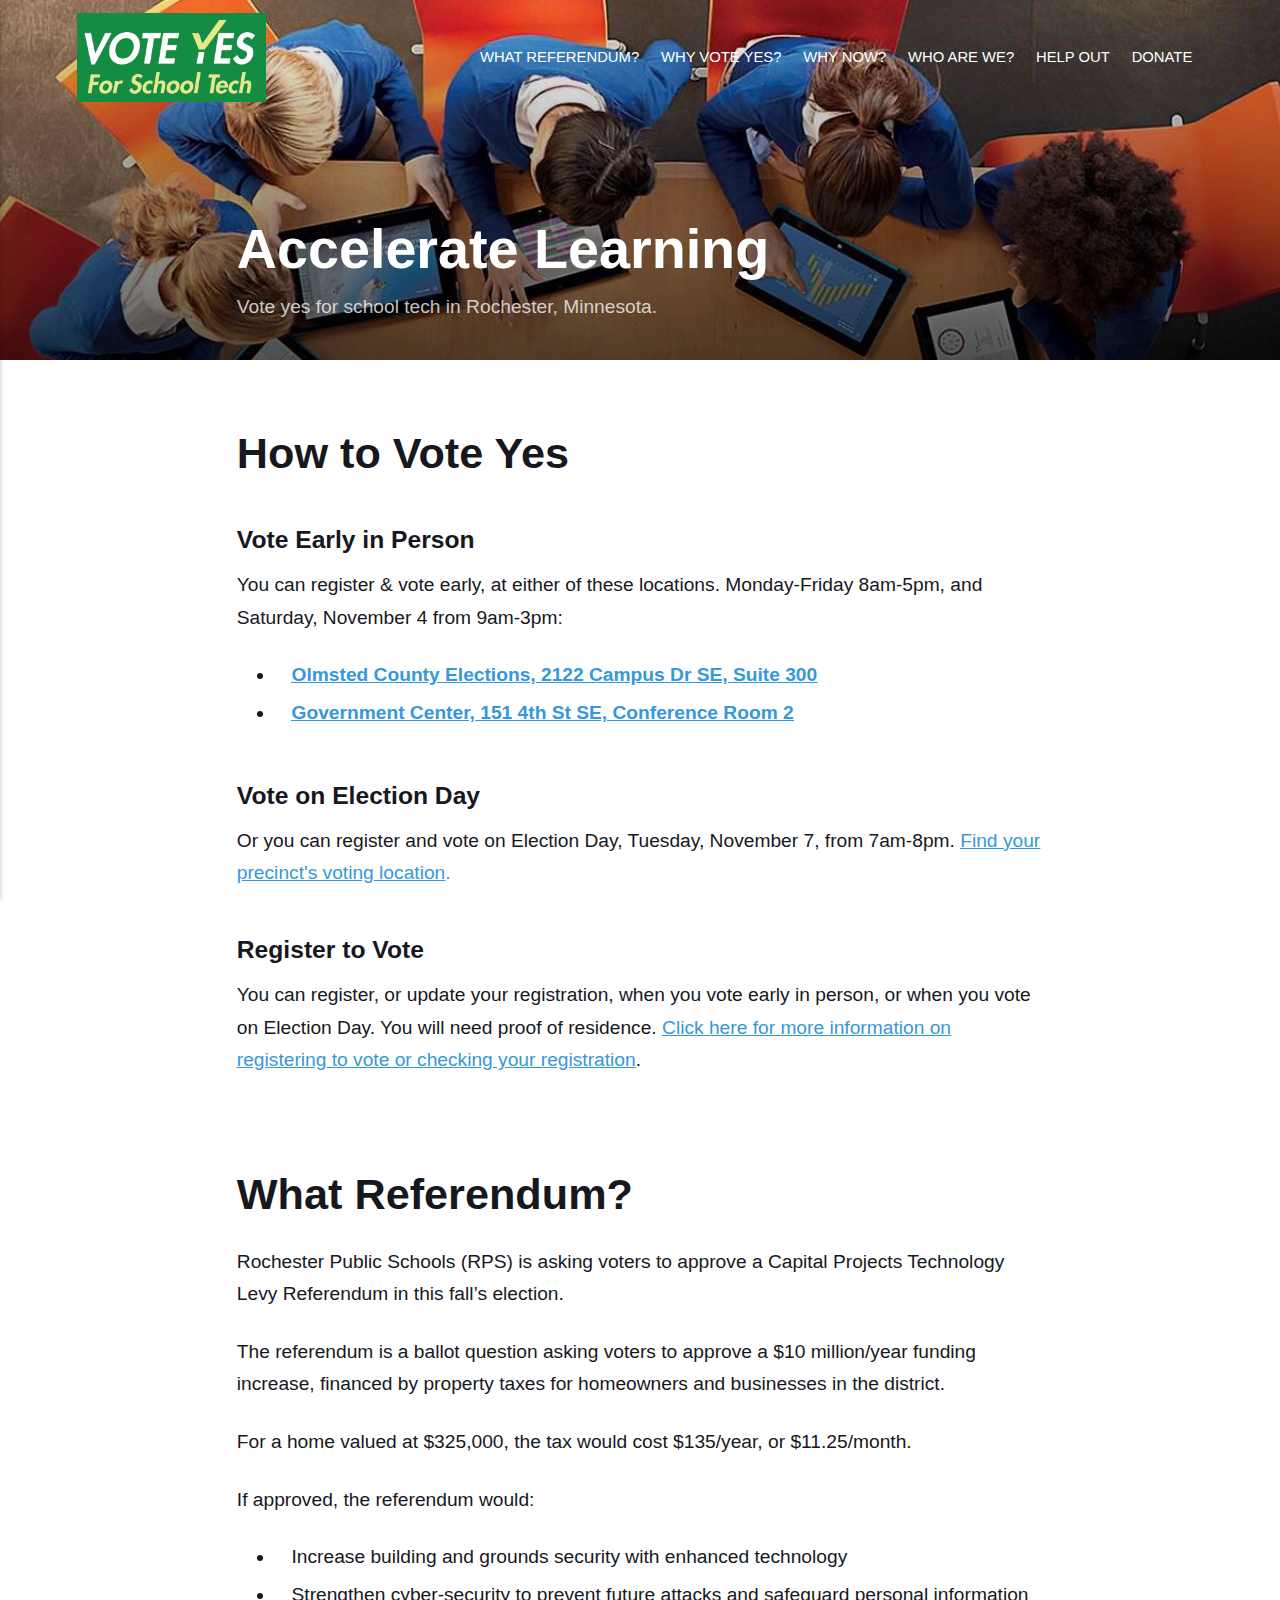
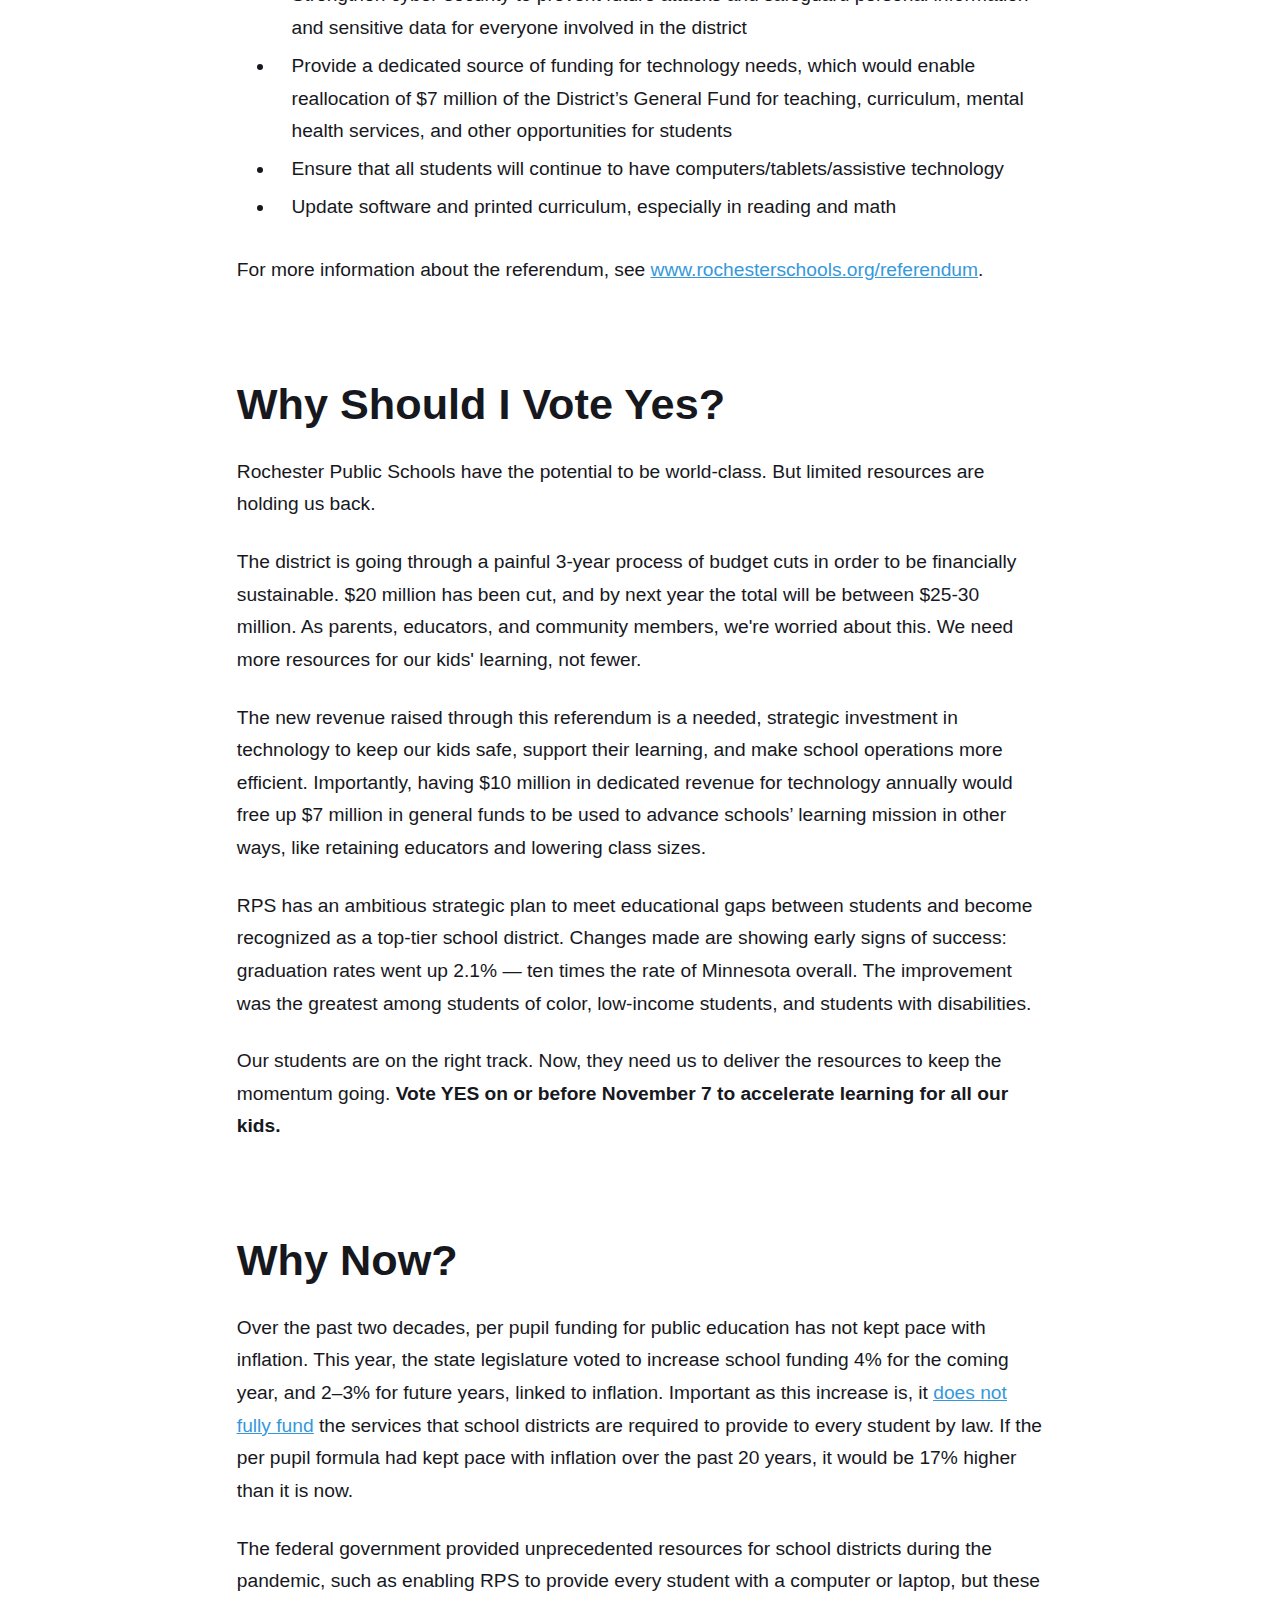
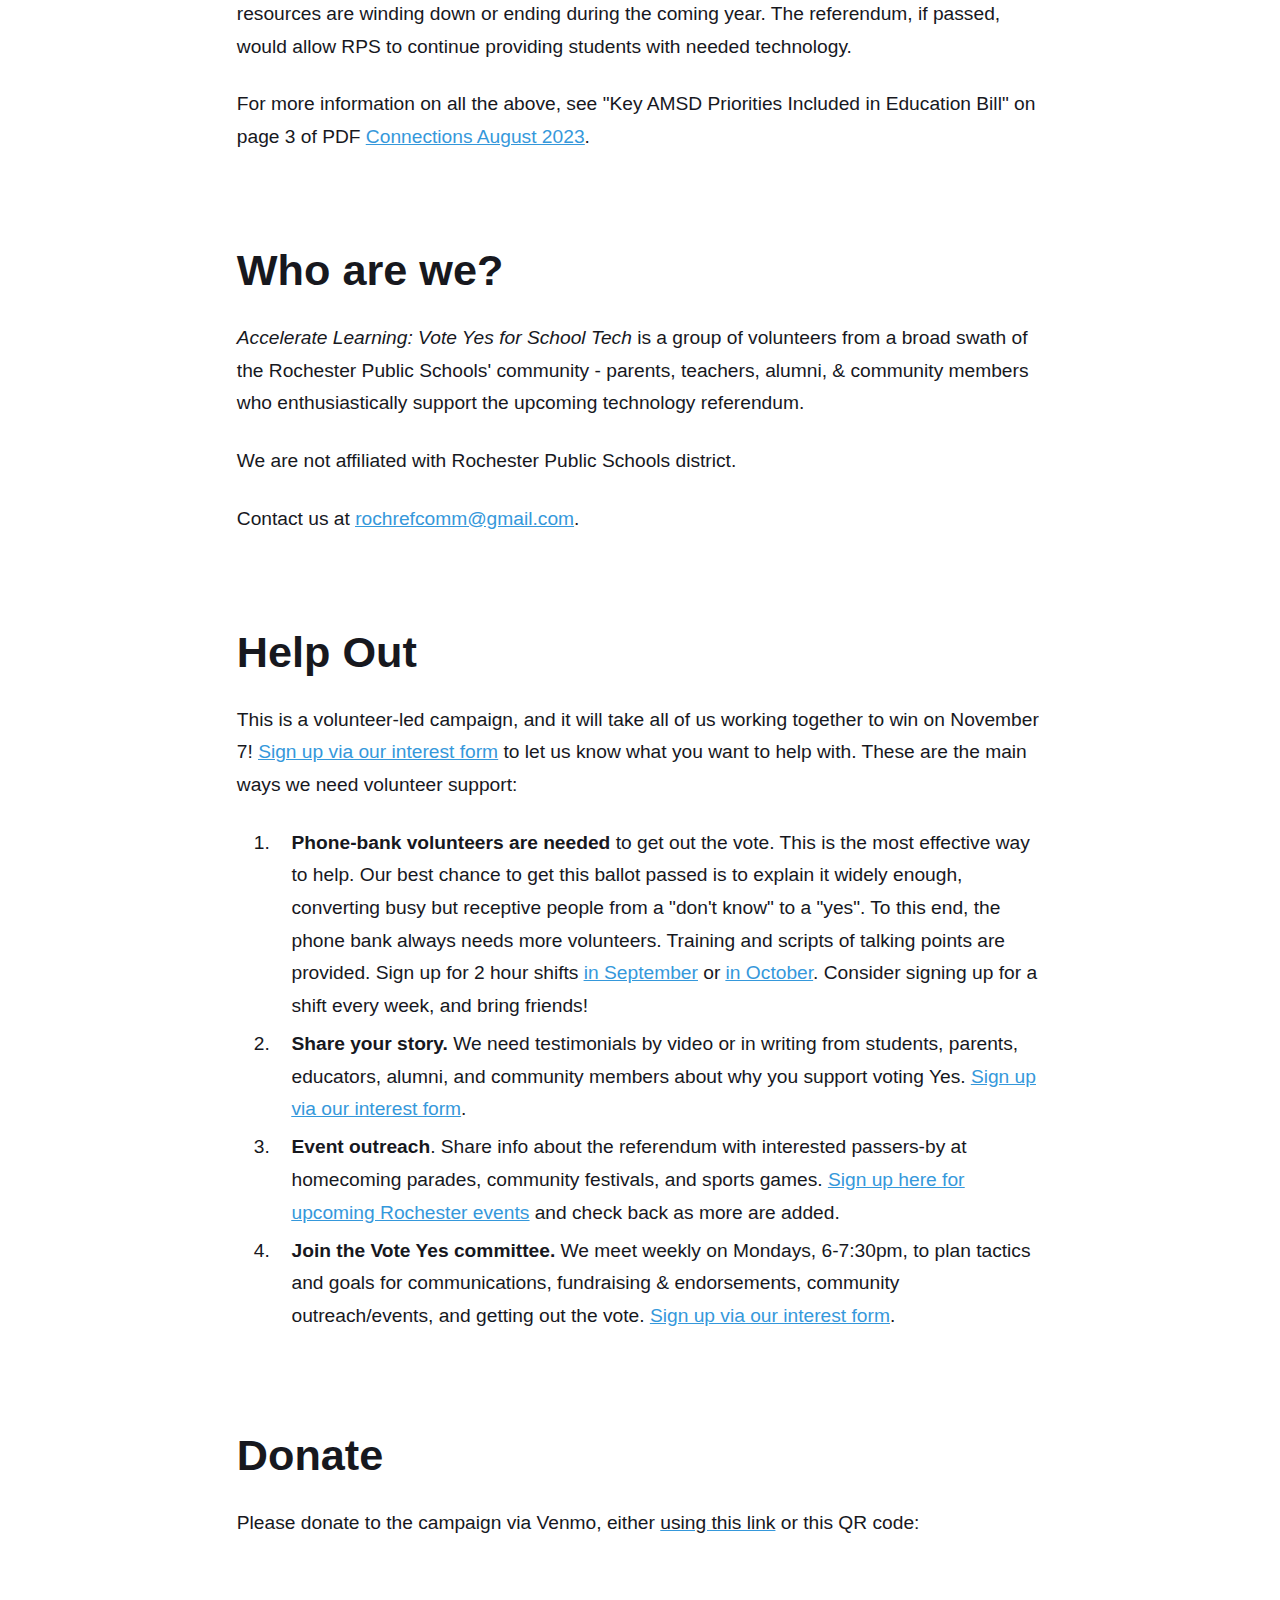
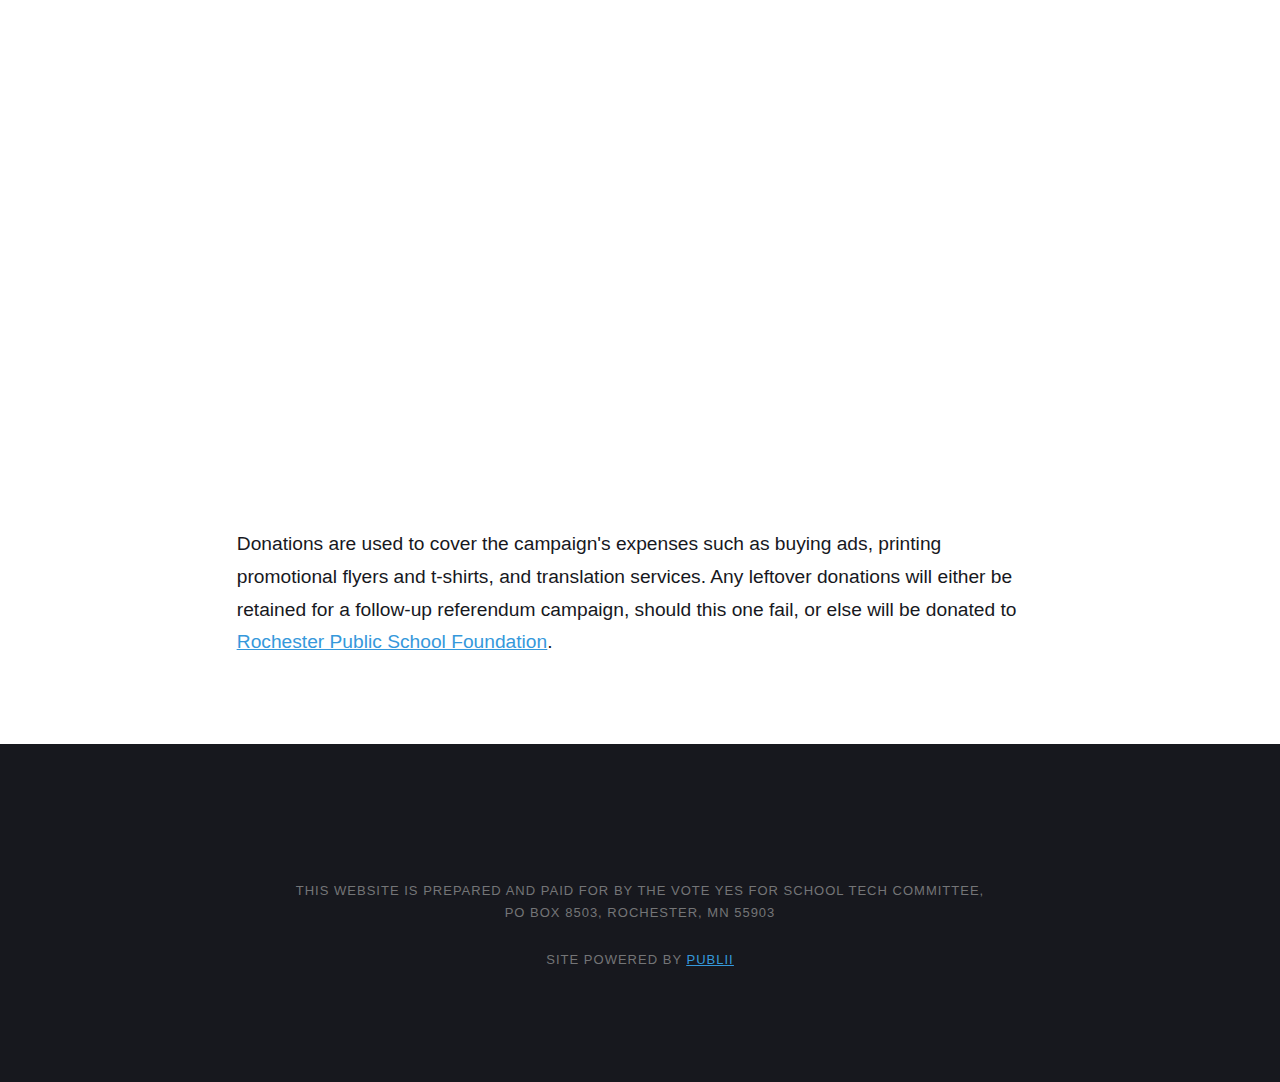
==== commit ce3f3edd: "Updated from Publii" ====
--- a/index.html
+++ b/index.html
@@ -1,6 +1,6 @@
 <!DOCTYPE html><html lang="en-gb"><head><meta charset="utf-8"><meta http-equiv="X-UA-Compatible" content="IE=edge"><meta name="viewport" content="width=device-width,initial-scale=1"><title>Accelerate Learning</title><meta name="generator" content="Publii Open-Source CMS for Static Site"><link rel="canonical" href="https://tartley.github.io/vote-yes-for-school-tech/"><link rel="alternate" type="application/atom+xml" href="https://tartley.github.io/vote-yes-for-school-tech/feed.xml"><link rel="alternate" type="application/json" href="https://tartley.github.io/vote-yes-for-school-tech/feed.json"><meta property="og:title" content="Accelerate Learning"><meta property="og:image" content="https://tartley.github.io/vote-yes-for-school-tech/media/website/Green-Logo.jpg"><meta property="og:image:width" content="2376"><meta property="og:image:height" content="1119"><meta property="og:site_name" content="Accelerate Learning"><meta property="og:description" content=""><meta property="og:url" content="https://tartley.github.io/vote-yes-for-school-tech/"><meta property="og:type" content="website"><link rel="shortcut icon" href="https://tartley.github.io/vote-yes-for-school-tech/media/website/icons8-laptop-office-m-16.png" type="image/png"><link rel="stylesheet" href="https://tartley.github.io/vote-yes-for-school-tech/assets/css/style.css?v=e75a85015d96392944a6db8b30a6069c"><script type="application/ld+json">{"@context":"http://schema.org","@type":"Organization","name":"Accelerate Learning","logo":"https://tartley.github.io/vote-yes-for-school-tech/media/website/Green-Logo.jpg","url":"https://tartley.github.io/vote-yes-for-school-tech/"}</script><noscript><style>img[loading] {
                     opacity: 1;
-                }</style></noscript></head><body><div class="site-container"><header class="top" id="js-header"><a class="logo" href="https://tartley.github.io/vote-yes-for-school-tech/"><img src="https://tartley.github.io/vote-yes-for-school-tech/media/website/Green-Logo.jpg" alt="Accelerate Learning" width="2376" height="1119"></a><nav class="navbar js-navbar"><button class="navbar__toggle js-toggle" aria-label="Menu" aria-haspopup="true" aria-expanded="false"><span class="navbar__toggle-box"><span class="navbar__toggle-inner">Menu</span></span></button><ul class="navbar__menu"><li><a href="https://tartley.github.io/vote-yes-for-school-tech/why-vote-yes.html" target="_self">What referendum?</a></li><li><a href="https://tartley.github.io/vote-yes-for-school-tech/why-should-i-vote-yes.html" target="_self">Why vote yes?</a></li><li><a href="https://tartley.github.io/vote-yes-for-school-tech/why-now.html" target="_self">Why now?</a></li><li><a href="https://tartley.github.io/vote-yes-for-school-tech/who-are-we.html" target="_self">Who are we?</a></li><li><a href="https://tartley.github.io/vote-yes-for-school-tech/help-out.html" target="_self">Help Out</a></li><li><a href="https://tartley.github.io/vote-yes-for-school-tech/donate.html" target="_self">Donate</a></li></ul></nav></header><main><div class="hero"><figure class="hero__image hero__image--overlay"><img src="https://tartley.github.io/vote-yes-for-school-tech/media/website/kids-using-tablets-from-above-bigger.jpg" srcset="https://tartley.github.io/vote-yes-for-school-tech/media/website/responsive/kids-using-tablets-from-above-bigger-xs.jpg 300w, https://tartley.github.io/vote-yes-for-school-tech/media/website/responsive/kids-using-tablets-from-above-bigger-sm.jpg 480w, https://tartley.github.io/vote-yes-for-school-tech/media/website/responsive/kids-using-tablets-from-above-bigger-md.jpg 768w, https://tartley.github.io/vote-yes-for-school-tech/media/website/responsive/kids-using-tablets-from-above-bigger-lg.jpg 1024w, https://tartley.github.io/vote-yes-for-school-tech/media/website/responsive/kids-using-tablets-from-above-bigger-xl.jpg 1360w, https://tartley.github.io/vote-yes-for-school-tech/media/website/responsive/kids-using-tablets-from-above-bigger-2xl.jpg 1600w" sizes="100vw" loading="eager" width="1200" height="600" alt="Four kids use tablets, viewed from above."></figure><header class="hero__content"><div class="wrapper"><h1>Accelerate Learning</h1><p>Vote yes for school tech in Rochester, Minnesota.</p></div></header></div><div class="feed"><article class="feed__item"><header class="wrapper"><h2><a href="https://tartley.github.io/vote-yes-for-school-tech/why-vote-yes.html">What Referendum?</a></h2></header><div class="wrapper"><p><span style="font-weight: 400;">Rochester Public Schools (RPS) is asking voters to approve a Capital Projects Technology Levy Referendum in this fall’s election.</span></p><p><span style="font-weight: 400;">The referendum is a ballot question asking voters to approve a $10 million/year funding increase, financed by property taxes for homeowners and businesses in the district.</span></p><p><span style="font-weight: 400;"></span><span style="font-weight: 400;">For a home valued at $325,000, the tax would cost $135/year, or $11.25/month.</span></p><p><span style="font-weight: 400;">If approved, the referendum would:</span></p><p><span style="font-weight: 400;"></span></p><ul><li style="font-weight: 400;" aria-level="1"><span style="font-weight: 400;">Increase building and grounds security with enhanced technology</span></li><li style="font-weight: 400;" aria-level="1"><span style="font-weight: 400;">Strengthen cyber-security to prevent future attacks and safeguard personal information and sensitive data for everyone involved in the district</span></li><li style="font-weight: 400;" aria-level="1"><span style="font-weight: 400;">Provide a dedicated source of funding for technology needs, which would enable reallocation of $7 million of the District’s General Fund for teaching, curriculum, mental health services, and other opportunities for students</span></li><li style="font-weight: 400;" aria-level="1"><span style="font-weight: 400;">Ensure that all students will continue to have computers/tablets/assistive technology</span></li><li style="font-weight: 400;" aria-level="1"><span style="font-weight: 400;">Update software and printed curriculum, especially in reading and math</span></li></ul><p><span style="font-weight: 400;">For more information about the referendum, see </span><span style="text-decoration: underline; color: #3598db;"><a href="https://www.rochesterschools.org/referendum" style="color: #3598db; text-decoration: underline;">www.rochesterschools.org/referendum</a></span>.</p></div></article><article class="feed__item"><header class="wrapper"><h2><a href="https://tartley.github.io/vote-yes-for-school-tech/why-should-i-vote-yes.html">Why Should I Vote Yes?</a></h2></header><div class="wrapper"><p>Rochester Public Schools have the potential to be world-class. But limited resources are holding us back.</p><p>The district is going through a painful 3-year process of budget cuts in order to be financially sustainable. $20 million has been cut, and by next year the total will be between $25-30 million. As parents, educators, and community members, we're worried about this. We need more resources for our kids' learning, not fewer. </p><p>The new revenue raised through this referendum is a needed, strategic investment in technology to keep our kids safe, support their learning, and make school operations more efficient. Importantly, having $10 million in dedicated revenue for technology annually would free up $7 million in general funds to be used to advance schools’ learning mission in other ways, like retaining educators and lowering class sizes.</p><p>RPS has an ambitious strategic plan to meet educational gaps between students and become recognized as a top-tier school district. Changes made are showing early signs of success: graduation rates went up 2.1% ­— ten times the rate of Minnesota overall. The improvement was the greatest among students of color, low-income students, and students with disabilities.</p><p>Our students are on the right track. Now, they need us to deliver the resources to keep the momentum going. <strong>Vote YES on or before November 7 to accelerate learning for all our kids.</strong></p></div></article><article class="feed__item"><header class="wrapper"><h2><a href="https://tartley.github.io/vote-yes-for-school-tech/why-now.html">Why Now?</a></h2></header><div class="wrapper"><p><span style="font-weight: 400;">Over the past two decades, per pupil funding for public education has not kept pace with inflation. This year, the state legislature voted to increase school funding 4% for the coming year, and 2–3% for future years, linked to inflation. Important as this increase is, it <span style="text-decoration: underline; color: #3598db;"><a href="https://www.youtube.com/watch?v=L8x5UPhxWLE" style="color: #3598db; text-decoration: underline;">does not fully fund</a></span> the services that school districts are required to provide to every student by law.</span><span style="font-weight: 400;"> If the per pupil formula had kept pace with inflation over the past 20 years, it would be 17% higher than it is now.</span></p><p><span style="font-weight: 400;">The federal government provided unprecedented resources for school districts during the pandemic, such as enabling RPS to provide every student with a computer or laptop, but these resources are winding down or ending during the coming year.</span><span style="font-weight: 400;"> </span><span style="font-weight: 400;">The referendum, if passed, would allow RPS to continue providing students with needed technology.</span></p><p>For more information on all the above, s<span style="font-weight: 400;">ee "Key AMSD Priorities Included in Education Bill" on page 3 of PDF <span style="text-decoration: underline; color: #3598db;"><a href="https://www.amsd.org/wp-content/uploads/2023/08/Connections-August-2023.pdf" style="color: #3598db; text-decoration: underline;">Connections August 2023</a></span>.</span></p></div></article><article class="feed__item"><header class="wrapper"><h2><a href="https://tartley.github.io/vote-yes-for-school-tech/who-are-we.html">Who are we?</a></h2></header><div class="wrapper"><p><em>Accelerate Learning: Vote Yes for School Tech</em> is a group of volunteers from a broad swath of the Rochester Public Schools' community - parents, teachers, alumni, &amp; community members who enthusiastically support the upcoming technology referendum.</p><p>We are not affiliated with Rochester Public Schools district.</p><p>Contact us at <span style="text-decoration: underline; color: #3598db;"><a href="mailto:rochrefcomm@gmail.com" style="color: #3598db; text-decoration: underline;">rochrefcomm@gmail.com</a></span>.</p></div></article><article class="feed__item"><header class="wrapper"><h2><a href="https://tartley.github.io/vote-yes-for-school-tech/help-out.html">Help Out</a></h2></header><div class="wrapper"><p>This is a volunteer-led campaign, and it will take all of us working together to win on November 7! <span style="text-decoration: underline; color: #3598db;"><a href="https://docs.google.com/forms/d/e/1FAIpQLSc3TUcRp1nddi9gc-wBmf8awfKGR_wG1TK0gujSx1lK4FE_hQ/viewform?usp=sf_link" rel="noopener noreferrer" target="_blank" style="color: #3598db; text-decoration: underline;"><span>Sign up via our interest form</span></a></span> to let us know what you want to help with. These are the main ways we need volunteer support:</p><ol><li><strong>Phone-bank volunteers are needed</strong> to get out the vote. This is the most effective way to help. Our best chance to get this ballot passed is to explain it widely enough, converting busy but receptive people from a "don't know" to a "yes". To this end, the phone bank always needs more volunteers. Training and scripts of talking points are provided. Sign up for 2 hour shifts <span style="text-decoration: underline; color: #3598db;"><span><a href="https://www.signupgenius.com/go/10C0C49A5AB2DA0F5C52-school#/" style="color: #3598db; text-decoration: underline;">in September</a></span></span> or <span style="text-decoration: underline; color: #3598db;"><span><a href="https://www.signupgenius.com/go/10C0C49A5AB2DA0F5C52-school1#/" style="color: #3598db; text-decoration: underline;">in October</a></span></span>. Consider signing up for a shift every week, and bring friends!</li><li><strong>Share your story.</strong> We need testimonials by video or in writing from students, parents, educators, alumni, and community members about why you support voting Yes. <span style="text-decoration: underline; color: #3598db;"><span><a href="https://docs.google.com/forms/d/e/1FAIpQLSc3TUcRp1nddi9gc-wBmf8awfKGR_wG1TK0gujSx1lK4FE_hQ/viewform?usp=sf_link" target="_blank" rel="noopener noreferrer" style="color: #3598db; text-decoration: underline;">Sign up via our interest form</a></span></span>.</li><li><strong>Event outreach</strong>. Share info about the referendum with interested passers-by at homecoming parades, community festivals, and sports games. <span style="text-decoration: underline; color: #3598db;"><a href="https://www.signupgenius.com/go/10C0849ADA62CA3FDC34-referendum#/" rel="noopener noreferrer" target="_blank" style="color: #3598db; text-decoration: underline;"><span>Sign up here for upcoming Rochester events</span></a></span> and check back as more are added.</li><li><strong>Join the Vote Yes committee.</strong> We meet weekly on Mondays, 6-7:30pm, to plan tactics and goals for communications, fundraising &amp; endorsements, community outreach/events, and getting out the vote. <span style="text-decoration: underline; color: #3598db;"><a href="https://docs.google.com/forms/d/e/1FAIpQLSc3TUcRp1nddi9gc-wBmf8awfKGR_wG1TK0gujSx1lK4FE_hQ/viewform?usp=sf_link" target="_blank" rel="noopener noreferrer" style="color: #3598db; text-decoration: underline;"><span>Sign up via our interest form</span></a></span>.</li></ol></div></article><article class="feed__item"><header class="wrapper"><h2><a href="https://tartley.github.io/vote-yes-for-school-tech/donate.html">Donate</a></h2></header><div class="wrapper"><p>Please donate to the campaign via Venmo, either <span style="text-decoration: underline; color: #3598db;"><a href="https://venmo.com/code?user_id=3886782722606773386&amp;created=1694110234">using this link</a></span> or this QR code:</p><figure class="post__image"><img loading="lazy" src="https://tartley.github.io/vote-yes-for-school-tech/media/posts/7/venmo-qr-code.webp" alt="" width="498" height="486" sizes="100vw" srcset="https://tartley.github.io/vote-yes-for-school-tech/media/posts/7/responsive/venmo-qr-code-xs.webp 300w, https://tartley.github.io/vote-yes-for-school-tech/media/posts/7/responsive/venmo-qr-code-sm.webp 480w, https://tartley.github.io/vote-yes-for-school-tech/media/posts/7/responsive/venmo-qr-code-md.webp 768w, https://tartley.github.io/vote-yes-for-school-tech/media/posts/7/responsive/venmo-qr-code-lg.webp 1024w, https://tartley.github.io/vote-yes-for-school-tech/media/posts/7/responsive/venmo-qr-code-xl.webp 1360w, https://tartley.github.io/vote-yes-for-school-tech/media/posts/7/responsive/venmo-qr-code-2xl.webp 1600w"></figure><p>Donations are used to cover the campaign's expenses such as buying ads, printing promotional flyers and t-shirts, and translation services. Any leftover donations will either be retained for a follow-up referendum campaign, should this one fail, or else will be donated <span style="font-weight: 400;">to <span style="text-decoration: underline; color: #3598db;"><a href="http://www.rpsf.org/" style="color: #3598db; text-decoration: underline;">Rochester Public School Foundation</a></span>.</span></p></div></article></div></main><footer class="footer"><div class="footer__copyright"><p>This website is prepared and paid for by the Vote Yes for School Tech Committee,<br>PO Box 8503, Rochester, MN 55903</p><p>Site powered by <span style="text-decoration: underline; color: #3598db;"><a href="https://getpublii.com" style="color: #3598db; text-decoration: underline;">Publii</a></span></p></div></footer></div><script defer="defer" src="https://tartley.github.io/vote-yes-for-school-tech/assets/js/scripts.min.js?v=f47c11534595205f20935f0db2a62a85"></script><script>window.publiiThemeMenuConfig={mobileMenuMode:'sidebar',animationSpeed:300,submenuWidth: 'auto',doubleClickTime:500,mobileMenuExpandableSubmenus:true,relatedContainerForOverlayMenuSelector:'.top'};</script><script>var images = document.querySelectorAll('img[loading]');
+                }</style></noscript></head><body><div class="site-container"><header class="top" id="js-header"><a class="logo" href="https://tartley.github.io/vote-yes-for-school-tech/"><img src="https://tartley.github.io/vote-yes-for-school-tech/media/website/Green-Logo.jpg" alt="Accelerate Learning" width="2376" height="1119"></a><nav class="navbar js-navbar"><button class="navbar__toggle js-toggle" aria-label="Menu" aria-haspopup="true" aria-expanded="false"><span class="navbar__toggle-box"><span class="navbar__toggle-inner">Menu</span></span></button><ul class="navbar__menu"><li><a href="https://tartley.github.io/vote-yes-for-school-tech/why-vote-yes.html" target="_self">What referendum?</a></li><li><a href="https://tartley.github.io/vote-yes-for-school-tech/why-should-i-vote-yes.html" target="_self">Why vote yes?</a></li><li><a href="https://tartley.github.io/vote-yes-for-school-tech/why-now.html" target="_self">Why now?</a></li><li><a href="https://tartley.github.io/vote-yes-for-school-tech/who-are-we.html" target="_self">Who are we?</a></li><li><a href="https://tartley.github.io/vote-yes-for-school-tech/help-out.html" target="_self">Help Out</a></li><li><a href="https://tartley.github.io/vote-yes-for-school-tech/donate.html" target="_self">Donate</a></li></ul></nav></header><main><div class="hero"><figure class="hero__image hero__image--overlay"><img src="https://tartley.github.io/vote-yes-for-school-tech/media/website/kids-using-tablets-from-above-bigger.jpg" srcset="https://tartley.github.io/vote-yes-for-school-tech/media/website/responsive/kids-using-tablets-from-above-bigger-xs.jpg 300w, https://tartley.github.io/vote-yes-for-school-tech/media/website/responsive/kids-using-tablets-from-above-bigger-sm.jpg 480w, https://tartley.github.io/vote-yes-for-school-tech/media/website/responsive/kids-using-tablets-from-above-bigger-md.jpg 768w, https://tartley.github.io/vote-yes-for-school-tech/media/website/responsive/kids-using-tablets-from-above-bigger-lg.jpg 1024w, https://tartley.github.io/vote-yes-for-school-tech/media/website/responsive/kids-using-tablets-from-above-bigger-xl.jpg 1360w, https://tartley.github.io/vote-yes-for-school-tech/media/website/responsive/kids-using-tablets-from-above-bigger-2xl.jpg 1600w" sizes="100vw" loading="eager" width="1200" height="600" alt="Four kids use tablets, viewed from above."></figure><header class="hero__content"><div class="wrapper"><h1>Accelerate Learning</h1><p>Vote yes for school tech in Rochester, Minnesota.</p></div></header></div><div class="feed"><article class="feed__item"><header class="wrapper"><h2><a href="https://tartley.github.io/vote-yes-for-school-tech/how-to-vote-yes.html">How to Vote Yes</a></h2></header><div class="wrapper"><div dir="ltr"><h4>Vote Early in Person</h4><p>You can register &amp; vote early, at either of these locations. Monday-Friday 8am-5pm, and Saturday, November 4 from 9am-3pm:</p><ul><li><span style="text-decoration: underline;"><span style="color: #3598db; text-decoration: underline;"><strong><a href="https://maps.app.goo.gl/18jnNBi1aeouCpt77" style="color: #3598db; text-decoration: underline;">Olmsted County Elections, 2122 Campus Dr SE, Suite 300</a></strong></span></span></li><li><span style="text-decoration: underline;"><span style="color: #3598db; text-decoration: underline;"><strong><a href="https://maps.app.goo.gl/uzJHgZHH2vEhaY83A" style="color: #3598db; text-decoration: underline;">Government Center, 151 4th St SE, Conference Room 2</a></strong></span></span></li></ul><h4>Vote on Election Day</h4><p><span style="color: var(--text-primary-color); font-family: var(--editor-font-family); font-size: inherit; font-weight: var(--font-weight-normal);">Or you can register and vote on Election Day, Tuesday, November 7, from 7am-8pm. </span><span style="color: #3598db;"><span style="text-decoration: underline;"><a href="https://pollfinder.sos.mn.gov/" style="font-family: var(--editor-font-family); font-size: inherit; font-weight: var(--font-weight-normal); color: #3598db; text-decoration: underline;">Find your precinct's voting location</a></span><span style="font-family: var(--editor-font-family); font-size: inherit; font-weight: var(--font-weight-normal);">.</span></span></p><h4>Register to Vote</h4><p>You can register, or update your registration, when you vote early in person, or when you vote on Election Day. You will need proof of residence. <a href="https://www.sos.mn.gov/elections-voting/register-to-vote/" rel="noopener noreferrer" target="_blank"><span style="text-decoration: underline;"><span style="color: #3598db; text-decoration: underline;">Click here for more information on registering to vote or checking your registration</span></span>.</a></p></div></div></article><article class="feed__item"><header class="wrapper"><h2><a href="https://tartley.github.io/vote-yes-for-school-tech/why-vote-yes.html">What Referendum?</a></h2></header><div class="wrapper"><p><span style="font-weight: 400;">Rochester Public Schools (RPS) is asking voters to approve a Capital Projects Technology Levy Referendum in this fall’s election.</span></p><p><span style="font-weight: 400;">The referendum is a ballot question asking voters to approve a $10 million/year funding increase, financed by property taxes for homeowners and businesses in the district.</span></p><p><span style="font-weight: 400;"></span><span style="font-weight: 400;">For a home valued at $325,000, the tax would cost $135/year, or $11.25/month.</span></p><p><span style="font-weight: 400;">If approved, the referendum would:</span></p><p><span style="font-weight: 400;"></span></p><ul><li style="font-weight: 400;" aria-level="1"><span style="font-weight: 400;">Increase building and grounds security with enhanced technology</span></li><li style="font-weight: 400;" aria-level="1"><span style="font-weight: 400;">Strengthen cyber-security to prevent future attacks and safeguard personal information and sensitive data for everyone involved in the district</span></li><li style="font-weight: 400;" aria-level="1"><span style="font-weight: 400;">Provide a dedicated source of funding for technology needs, which would enable reallocation of $7 million of the District’s General Fund for teaching, curriculum, mental health services, and other opportunities for students</span></li><li style="font-weight: 400;" aria-level="1"><span style="font-weight: 400;">Ensure that all students will continue to have computers/tablets/assistive technology</span></li><li style="font-weight: 400;" aria-level="1"><span style="font-weight: 400;">Update software and printed curriculum, especially in reading and math</span></li></ul><p><span style="font-weight: 400;">For more information about the referendum, see </span><span style="text-decoration: underline; color: #3598db;"><a href="https://www.rochesterschools.org/referendum" style="color: #3598db; text-decoration: underline;">www.rochesterschools.org/referendum</a></span>.</p></div></article><article class="feed__item"><header class="wrapper"><h2><a href="https://tartley.github.io/vote-yes-for-school-tech/why-should-i-vote-yes.html">Why Should I Vote Yes?</a></h2></header><div class="wrapper"><p>Rochester Public Schools have the potential to be world-class. But limited resources are holding us back.</p><p>The district is going through a painful 3-year process of budget cuts in order to be financially sustainable. $20 million has been cut, and by next year the total will be between $25-30 million. As parents, educators, and community members, we're worried about this. We need more resources for our kids' learning, not fewer. </p><p>The new revenue raised through this referendum is a needed, strategic investment in technology to keep our kids safe, support their learning, and make school operations more efficient. Importantly, having $10 million in dedicated revenue for technology annually would free up $7 million in general funds to be used to advance schools’ learning mission in other ways, like retaining educators and lowering class sizes.</p><p>RPS has an ambitious strategic plan to meet educational gaps between students and become recognized as a top-tier school district. Changes made are showing early signs of success: graduation rates went up 2.1% ­— ten times the rate of Minnesota overall. The improvement was the greatest among students of color, low-income students, and students with disabilities.</p><p>Our students are on the right track. Now, they need us to deliver the resources to keep the momentum going. <strong>Vote YES on or before November 7 to accelerate learning for all our kids.</strong></p></div></article><article class="feed__item"><header class="wrapper"><h2><a href="https://tartley.github.io/vote-yes-for-school-tech/why-now.html">Why Now?</a></h2></header><div class="wrapper"><p><span style="font-weight: 400;">Over the past two decades, per pupil funding for public education has not kept pace with inflation. This year, the state legislature voted to increase school funding 4% for the coming year, and 2–3% for future years, linked to inflation. Important as this increase is, it <span style="text-decoration: underline; color: #3598db;"><a href="https://www.youtube.com/watch?v=L8x5UPhxWLE" style="color: #3598db; text-decoration: underline;">does not fully fund</a></span> the services that school districts are required to provide to every student by law.</span><span style="font-weight: 400;"> If the per pupil formula had kept pace with inflation over the past 20 years, it would be 17% higher than it is now.</span></p><p><span style="font-weight: 400;">The federal government provided unprecedented resources for school districts during the pandemic, such as enabling RPS to provide every student with a computer or laptop, but these resources are winding down or ending during the coming year.</span><span style="font-weight: 400;"> </span><span style="font-weight: 400;">The referendum, if passed, would allow RPS to continue providing students with needed technology.</span></p><p>For more information on all the above, s<span style="font-weight: 400;">ee "Key AMSD Priorities Included in Education Bill" on page 3 of PDF <span style="text-decoration: underline; color: #3598db;"><a href="https://www.amsd.org/wp-content/uploads/2023/08/Connections-August-2023.pdf" style="color: #3598db; text-decoration: underline;">Connections August 2023</a></span>.</span></p></div></article><article class="feed__item"><header class="wrapper"><h2><a href="https://tartley.github.io/vote-yes-for-school-tech/who-are-we.html">Who are we?</a></h2></header><div class="wrapper"><p><em>Accelerate Learning: Vote Yes for School Tech</em> is a group of volunteers from a broad swath of the Rochester Public Schools' community - parents, teachers, alumni, &amp; community members who enthusiastically support the upcoming technology referendum.</p><p>We are not affiliated with Rochester Public Schools district.</p><p>Contact us at <span style="text-decoration: underline; color: #3598db;"><a href="mailto:rochrefcomm@gmail.com" style="color: #3598db; text-decoration: underline;">rochrefcomm@gmail.com</a></span>.</p></div></article><article class="feed__item"><header class="wrapper"><h2><a href="https://tartley.github.io/vote-yes-for-school-tech/help-out.html">Help Out</a></h2></header><div class="wrapper"><p>This is a volunteer-led campaign, and it will take all of us working together to win on November 7! <span style="text-decoration: underline; color: #3598db;"><a href="https://docs.google.com/forms/d/e/1FAIpQLSc3TUcRp1nddi9gc-wBmf8awfKGR_wG1TK0gujSx1lK4FE_hQ/viewform?usp=sf_link" rel="noopener noreferrer" target="_blank" style="color: #3598db; text-decoration: underline;"><span>Sign up via our interest form</span></a></span> to let us know what you want to help with. These are the main ways we need volunteer support:</p><ol><li><strong>Phone-bank volunteers are needed</strong> to get out the vote. This is the most effective way to help. Our best chance to get this ballot passed is to explain it widely enough, converting busy but receptive people from a "don't know" to a "yes". To this end, the phone bank always needs more volunteers. Training and scripts of talking points are provided. Sign up for 2 hour shifts <span style="text-decoration: underline; color: #3598db;"><span><a href="https://www.signupgenius.com/go/10C0C49A5AB2DA0F5C52-school#/" style="color: #3598db; text-decoration: underline;">in September</a></span></span> or <span style="text-decoration: underline; color: #3598db;"><span><a href="https://www.signupgenius.com/go/10C0C49A5AB2DA0F5C52-school1#/" style="color: #3598db; text-decoration: underline;">in October</a></span></span>. Consider signing up for a shift every week, and bring friends!</li><li><strong>Share your story.</strong> We need testimonials by video or in writing from students, parents, educators, alumni, and community members about why you support voting Yes. <span style="text-decoration: underline; color: #3598db;"><span><a href="https://docs.google.com/forms/d/e/1FAIpQLSc3TUcRp1nddi9gc-wBmf8awfKGR_wG1TK0gujSx1lK4FE_hQ/viewform?usp=sf_link" target="_blank" rel="noopener noreferrer" style="color: #3598db; text-decoration: underline;">Sign up via our interest form</a></span></span>.</li><li><strong>Event outreach</strong>. Share info about the referendum with interested passers-by at homecoming parades, community festivals, and sports games. <span style="text-decoration: underline; color: #3598db;"><a href="https://www.signupgenius.com/go/10C0849ADA62CA3FDC34-referendum#/" rel="noopener noreferrer" target="_blank" style="color: #3598db; text-decoration: underline;"><span>Sign up here for upcoming Rochester events</span></a></span> and check back as more are added.</li><li><strong>Join the Vote Yes committee.</strong> We meet weekly on Mondays, 6-7:30pm, to plan tactics and goals for communications, fundraising &amp; endorsements, community outreach/events, and getting out the vote. <span style="text-decoration: underline; color: #3598db;"><a href="https://docs.google.com/forms/d/e/1FAIpQLSc3TUcRp1nddi9gc-wBmf8awfKGR_wG1TK0gujSx1lK4FE_hQ/viewform?usp=sf_link" target="_blank" rel="noopener noreferrer" style="color: #3598db; text-decoration: underline;"><span>Sign up via our interest form</span></a></span>.</li></ol></div></article><article class="feed__item"><header class="wrapper"><h2><a href="https://tartley.github.io/vote-yes-for-school-tech/donate.html">Donate</a></h2></header><div class="wrapper"><p>Please donate to the campaign via Venmo, either <span style="text-decoration: underline; color: #3598db;"><a href="https://venmo.com/code?user_id=3886782722606773386&amp;created=1694110234">using this link</a></span> or this QR code:</p><figure class="post__image"><img loading="lazy" src="https://tartley.github.io/vote-yes-for-school-tech/media/posts/7/venmo-qr-code.webp" alt="" width="498" height="486" sizes="100vw" srcset="https://tartley.github.io/vote-yes-for-school-tech/media/posts/7/responsive/venmo-qr-code-xs.webp 300w, https://tartley.github.io/vote-yes-for-school-tech/media/posts/7/responsive/venmo-qr-code-sm.webp 480w, https://tartley.github.io/vote-yes-for-school-tech/media/posts/7/responsive/venmo-qr-code-md.webp 768w, https://tartley.github.io/vote-yes-for-school-tech/media/posts/7/responsive/venmo-qr-code-lg.webp 1024w, https://tartley.github.io/vote-yes-for-school-tech/media/posts/7/responsive/venmo-qr-code-xl.webp 1360w, https://tartley.github.io/vote-yes-for-school-tech/media/posts/7/responsive/venmo-qr-code-2xl.webp 1600w"></figure><p>Donations are used to cover the campaign's expenses such as buying ads, printing promotional flyers and t-shirts, and translation services. Any leftover donations will either be retained for a follow-up referendum campaign, should this one fail, or else will be donated <span style="font-weight: 400;">to <span style="text-decoration: underline; color: #3598db;"><a href="http://www.rpsf.org/" style="color: #3598db; text-decoration: underline;">Rochester Public School Foundation</a></span>.</span></p></div></article></div></main><footer class="footer"><div class="footer__copyright"><p>This website is prepared and paid for by the Vote Yes for School Tech Committee,<br>PO Box 8503, Rochester, MN 55903</p><p>Site powered by <span style="text-decoration: underline; color: #3598db;"><a href="https://getpublii.com" style="color: #3598db; text-decoration: underline;">Publii</a></span></p></div></footer></div><script defer="defer" src="https://tartley.github.io/vote-yes-for-school-tech/assets/js/scripts.min.js?v=f47c11534595205f20935f0db2a62a85"></script><script>window.publiiThemeMenuConfig={mobileMenuMode:'sidebar',animationSpeed:300,submenuWidth: 'auto',doubleClickTime:500,mobileMenuExpandableSubmenus:true,relatedContainerForOverlayMenuSelector:'.top'};</script><script>var images = document.querySelectorAll('img[loading]');
         for (var i = 0; i < images.length; i++) {
             if (images[i].complete) {
                 images[i].classList.add('is-loaded');
